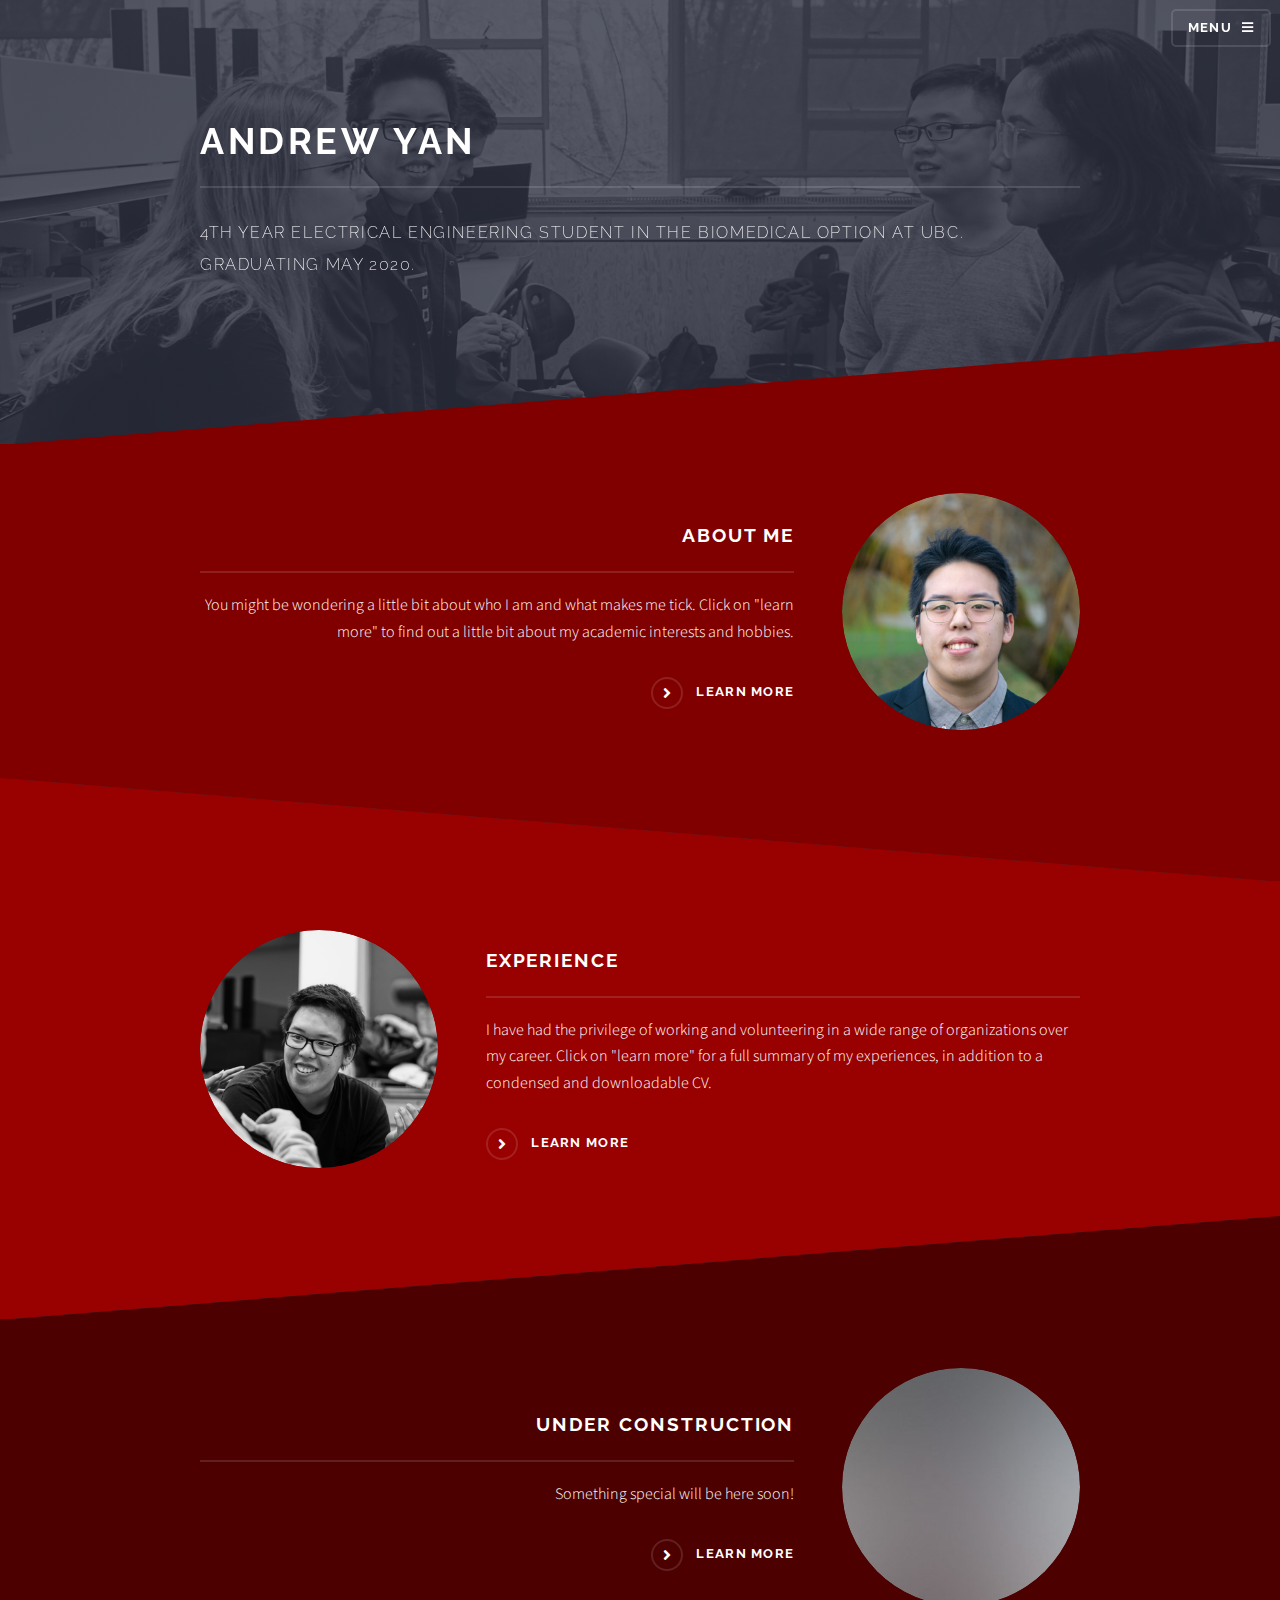
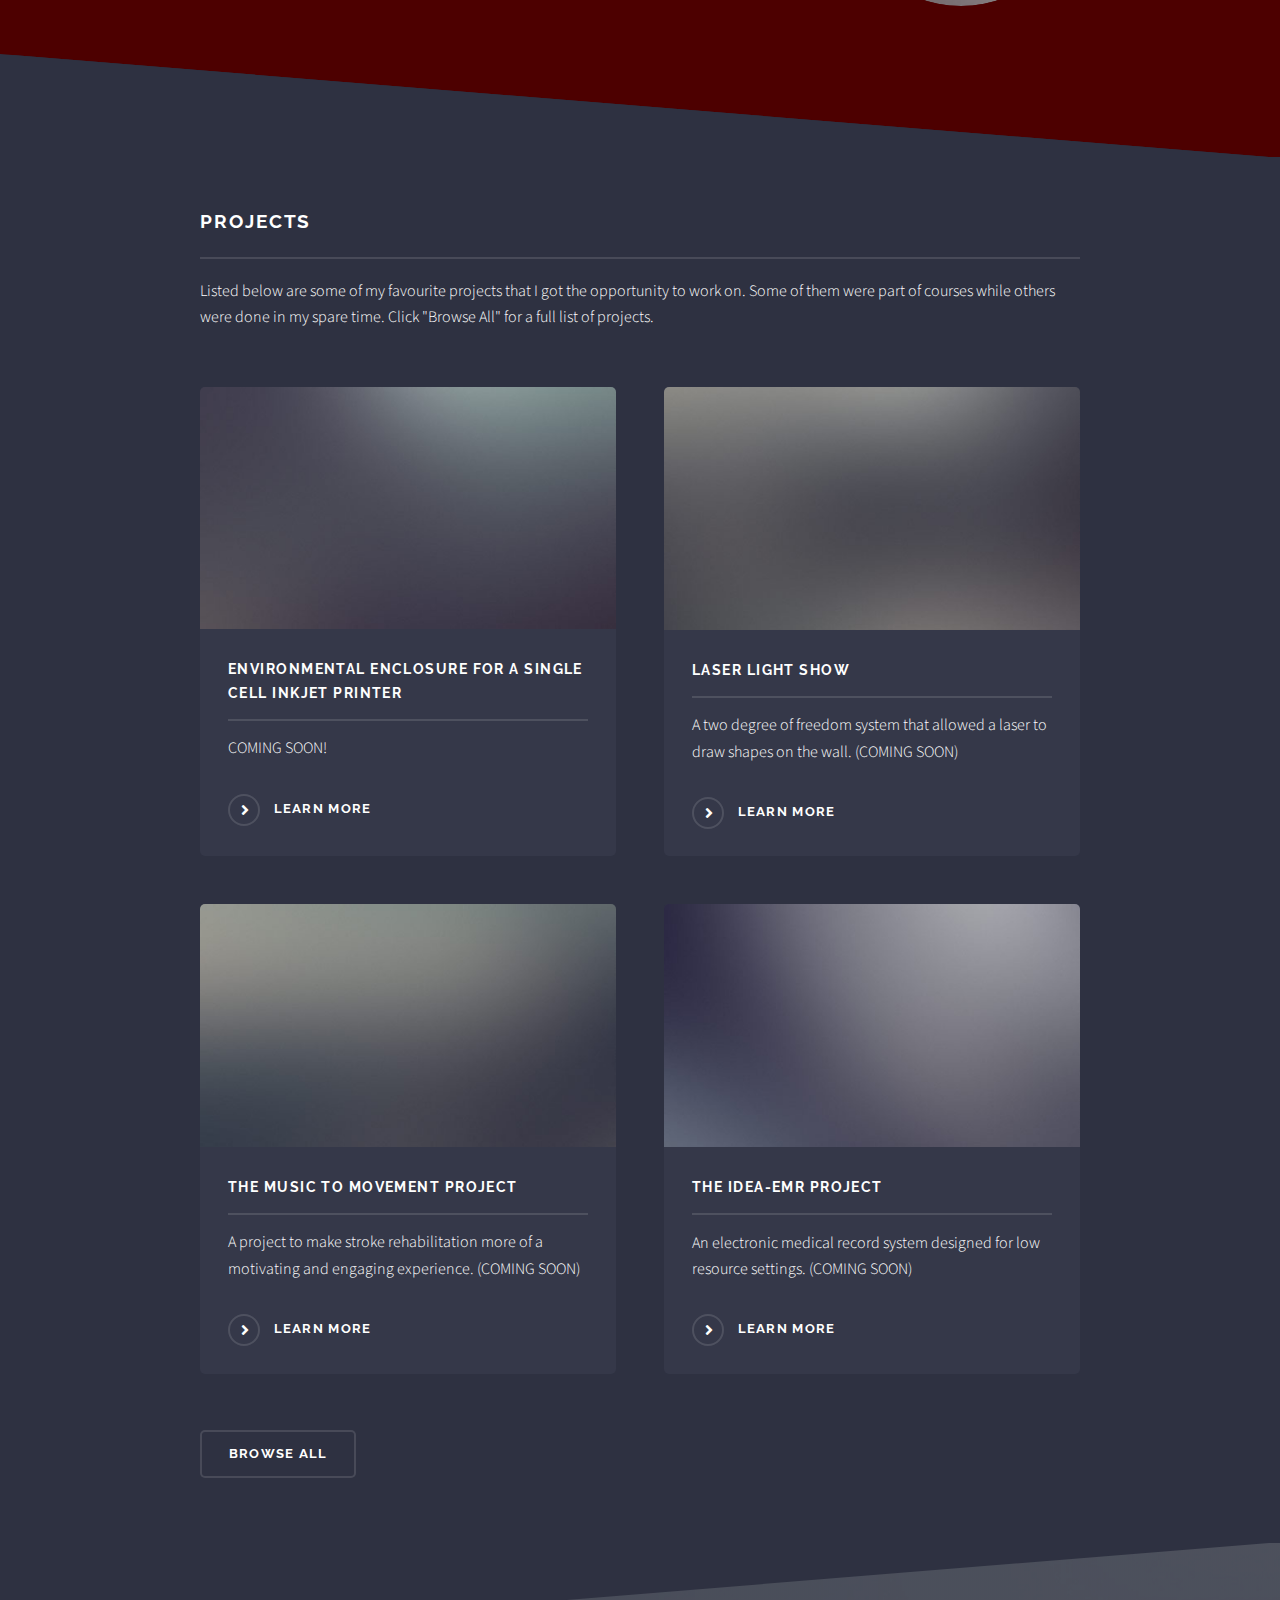
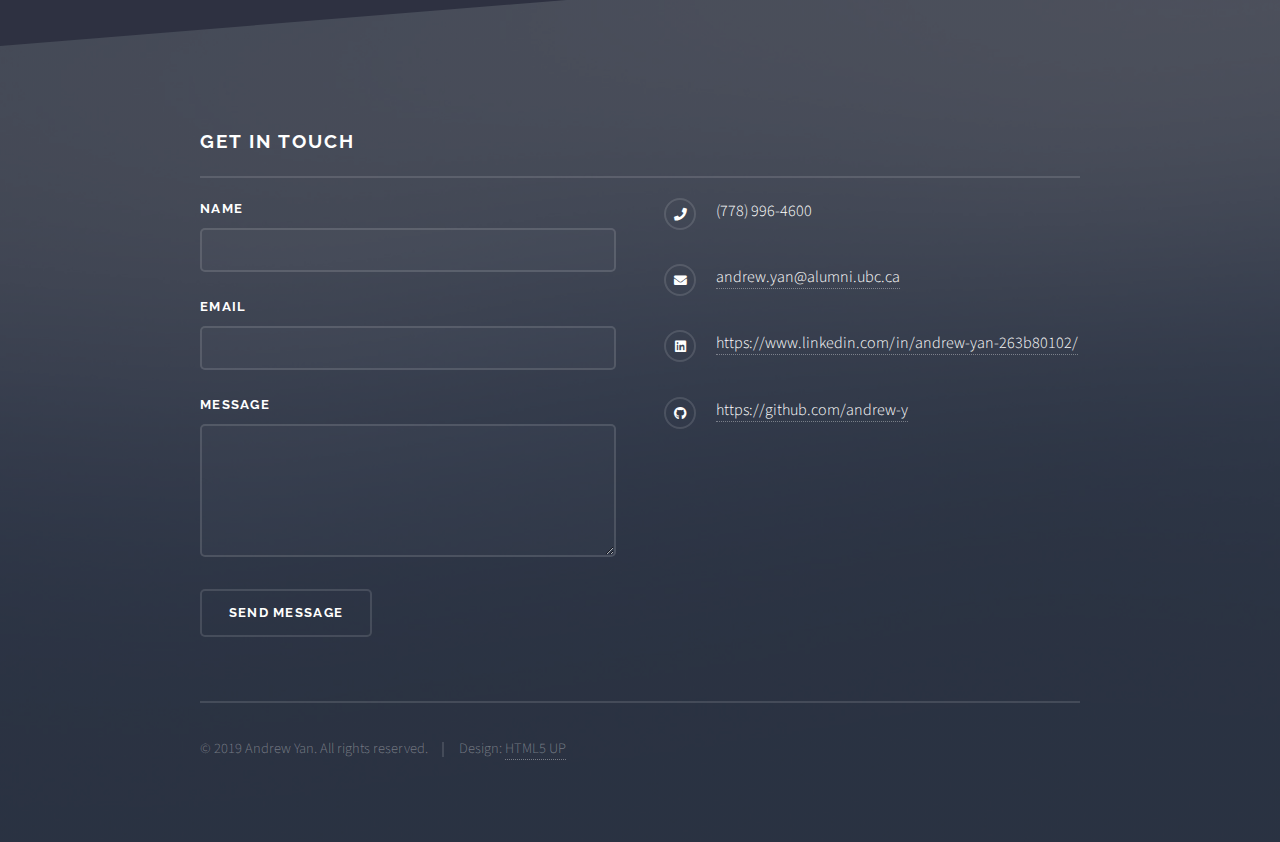
==== index.html @ cb3f6077 "Merge pull request #2 from andrew-y/projects" ====
<!DOCTYPE HTML>
<!--
	Solid State by HTML5 UP
	html5up.net | @ajlkn
	Free for personal and commercial use under the CCA 3.0 license (html5up.net/license)
-->

<html>
	<head>
		<title>Andrew Yan - Home</title>
		<meta charset="utf-8" />
		<meta name="viewport" content="width=device-width, initial-scale=1, user-scalable=no" />
		<link rel="stylesheet" href="assets/css/main.css" />
		<noscript><link rel="stylesheet" href="assets/css/noscript.css" /></noscript>
	</head>
	<body class="is-preload">

		<!-- Page Wrapper -->
			<div id="page-wrapper">

				<!-- Header -->
					<header id="header" class="alt">
						<h1><a href="index.html">Andrew Yan</a></h1>
						<nav>
							<a href="#menu">Menu</a>
						</nav>
					</header>

				<!-- Menu -->
					<nav id="menu">
						<div class="inner">
							<h2>Menu</h2>
							<ul class="links">
								<li><a href="index.html">Home</a></li>
								<li><a href="aboutme.html">About Me</a></li>
								<li><a href="experience.html">Experience</a></li>
								<li><a href="projects.html">Projects</a></li>
							</ul>
							<a href="#" class="close">Close</a>
						</div>
					</nav>

				<!-- Banner -->
					<section id="banner">
						<div class="inner">

							<h2>ANDREW YAN</h2>
							<p>4th year electrical engineering student in the biomedical option at UBC. Graduating May 2020.</p>
						</div>
					</section>

				<!-- Wrapper -->
					<section id="wrapper">

						<!-- One -->
							<section id="one" class="wrapper spotlight style1">
								<div class="inner">
									<a href="#" class="image"><img src="images/headshot_square.png" alt="" /></a>
									<div class="content">
										<h2 class="major">ABOUT ME</h2>
										<p>You might be wondering a little bit about who I am and what makes me tick.  Click on "learn more" to find out a little bit about my academic interests and hobbies.</p>
										<a href="aboutme.html" class="special">Learn more</a>
									</div>
								</div>
							</section>

						<!-- Two -->
							<section id="two" class="wrapper alt spotlight style2">
								<div class="inner">
									<a href="#" class="image"><img src="images/experience_square.png" alt="" /></a>
									<div class="content">
										<h2 class="major">EXPERIENCE</h2>
										<p>I have had the privilege of working and volunteering in a wide range of organizations over my career.  Click on "learn more" for a full summary of my experiences, in addition to a condensed and downloadable CV. </p>
										<a href="experience.html" class="special">Learn more</a>
									</div>
								</div>
							</section>

						<!-- Three -->
							<section id="three" class="wrapper spotlight style3">
								<div class="inner">
									<a href="#" class="image"><img src="images/pic03.jpg" alt="" /></a>
									<div class="content">
										<h2 class="major">UNDER CONSTRUCTION</h2>
										<p>Something special will be here soon!</p>
										<a href="#" class="special">Learn more</a>
									</div>
								</div>
							</section>

						<!-- Four -->
							<section id="four" class="wrapper alt style1">
								<div class="inner">
									<h2 class="major">PROJECTS</h2>
									<p>Listed below are some of my favourite projects that I got the opportunity to work on.  Some of them were part of courses while others were done in my spare time.  Click "Browse All" for a full list of projects.</p>
									<section class="features">
										<article>
											<a href="#" class="image"><img src="images/pic04.jpg" alt="" /></a>
											<h3 class="major">Environmental Enclosure for a Single Cell Inkjet Printer</h3>
											<p>COMING SOON!</p>
											<a href="enclosure.html" class="special">Learn more</a>
										</article>
										<article>
											<a href="#" class="image"><img src="images/pic05.jpg" alt="" /></a>
											<h3 class="major">Laser Light Show</h3>
											<p>A two degree of freedom system that allowed a laser to draw shapes on the wall. (COMING SOON)</p>
											<a href="lightshow.html" class="special">Learn more</a>
										</article>
										<article>
											<a href="#" class="image"><img src="images/pic06.jpg" alt="" /></a>
											<h3 class="major">The Music to Movement Project</h3>
											<p>A project to make stroke rehabilitation more of a motivating and engaging experience. (COMING SOON)</p>
											<a href="M2M.html" class="special">Learn more</a>
										</article>
										<article>
											<a href="#" class="image"><img src="images/pic07.jpg" alt="" /></a>
											<h3 class="major">The IDEA-EMR Project</h3>
											<p>An electronic medical record system designed for low resource settings. (COMING SOON)</p>
											<a href="IDEAEMR.html" class="special">Learn more</a>
										</article>
									</section>
									<ul class="actions">
										<li><a href="projects.html" class="button">Browse All</a></li>
									</ul>
								</div>
							</section>

					</section>

				<!-- Footer -->
					<section id="footer">
						<div class="inner">
							<h2 class="major">Get in touch</h2>
							<form method="post" action="form-to-email.php">
								<div class="fields">
									<div class="field">
										<label for="name">Name</label>
										<input type="text" name="name" id="name" />
									</div>
									<div class="field">
										<label for="email">Email</label>
										<input type="email" name="email" id="email" />
									</div>
									<div class="field">
										<label for="message">Message</label>
										<textarea name="message" id="message" rows="4"></textarea>
									</div>
								</div>
								<ul class="actions">
									<li><input type="submit" value="Send Message" /></li>
								</ul>
							</form>
							<ul class="contact">
								<li class="icon solid fa-phone">(778) 996-4600</li>
								<li class="icon solid fa-envelope"><a href="mailto: andrew.yan@alumni.ubc.ca">andrew.yan@alumni.ubc.ca</a></li>
								<!--<li class="icon brands fa-twitter"><a href="#">twitter.com/untitled-tld</a></li>
								<li class="icon brands fa-facebook-f"><a href="#">facebook.com/untitled-tld</a></li>-->
								<li class="icon brands fa-linkedin"><a href="https://www.linkedin.com/in/andrew-yan-263b80102/">https://www.linkedin.com/in/andrew-yan-263b80102/</a></li>
								<li class="icon brands fa-github"><a href="https://github.com/andrew-y">https://github.com/andrew-y</a></li>
							</ul>
							<ul class="copyright">
								<li>&copy; 2019 Andrew Yan. All rights reserved.</li><li>Design: <a href="http://html5up.net">HTML5 UP</a></li>
							</ul>
						</div>
					</section>

			</div>

		<!-- Scripts -->
			<script src="assets/js/jquery.min.js"></script>
			<script src="assets/js/jquery.scrollex.min.js"></script>
			<script src="assets/js/browser.min.js"></script>
			<script src="assets/js/breakpoints.min.js"></script>
			<script src="assets/js/util.js"></script>
			<script src="assets/js/main.js"></script>

	</body>
</html>
---- assets/css/main.css ----
@import url(fontawesome-all.min.css);
@import url("https://fonts.googleapis.com/css?family=Raleway:200,700|Source+Sans+Pro:300,600,300italic,600italic");

/*
	Solid State by HTML5 UP
	html5up.net | @ajlkn
	Free for personal and commercial use under the CCA 3.0 license (html5up.net/license)
*/

html, body, div, span, applet, object,
iframe, h1, h2, h3, h4, h5, h6, p, blockquote,
pre, a, abbr, acronym, address, big, cite,
code, del, dfn, em, img, ins, kbd, q, s, samp,
small, strike, strong, sub, sup, tt, var, b,
u, i, center, dl, dt, dd, ol, ul, li, fieldset,
form, label, legend, table, caption, tbody,
tfoot, thead, tr, th, td, article, aside,
canvas, details, embed, figure, figcaption,
footer, header, hgroup, menu, nav, output, ruby,
section, summary, time, mark, audio, video {
	margin: 0;
	padding: 0;
	border: 0;
	font-size: 100%;
	font: inherit;
	vertical-align: baseline;}

article, aside, details, figcaption, figure,
footer, header, hgroup, menu, nav, section {
	display: block;}

body {
	line-height: 1;
}

ol, ul {
	list-style: none;
}

blockquote, q {
	quotes: none;
}

	blockquote:before, blockquote:after, q:before, q:after {
		content: '';
		content: none;
	}

table {
	border-collapse: collapse;
	border-spacing: 0;
}

body {
	-webkit-text-size-adjust: none;
}

mark {
	background-color: transparent;
	color: inherit;
}

input::-moz-focus-inner {
	border: 0;
	padding: 0;
}

input, select, textarea {
	-moz-appearance: none;
	-webkit-appearance: none;
	-ms-appearance: none;
	appearance: none;
}

/* Basic */

	@-ms-viewport {
		width: device-width;
	}

	body {
		-ms-overflow-style: scrollbar;
	}

	@media screen and (max-width: 480px) {

		html, body {
			min-width: 320px;
		}

	}

	html {
		box-sizing: border-box;
	}

	*, *:before, *:after {
		box-sizing: inherit;
	}

	body {
		background-color: #2e3141;
		background-image: linear-gradient(to top, rgba(46, 49, 65, 0.8), rgba(46, 49, 65, 0.8)), url("../../images/bg.jpg");
		background-size: auto, cover;
		background-attachment: fixed, fixed;
		background-position: center, center;
	}

		body.is-preload *, body.is-preload *:before, body.is-preload *:after {
			-moz-animation: none !important;
			-webkit-animation: none !important;
			-ms-animation: none !important;
			animation: none !important;
			-moz-transition: none !important;
			-webkit-transition: none !important;
			-ms-transition: none !important;
			transition: none !important;
		}

/* Type */

	body, input, select, textarea {
		color: #ffffff;
		font-family: "Source Sans Pro", Helvetica, sans-serif;
		font-size: 16.5pt;
		font-weight: 300;
		line-height: 1.65;
	}

		@media screen and (max-width: 1680px) {

			body, input, select, textarea {
				font-size: 13pt;
			}

		}

		@media screen and (max-width: 1280px) {

			body, input, select, textarea {
				font-size: 12pt;
			}

		}

		@media screen and (max-width: 980px) {

			body, input, select, textarea {
				font-size: 12pt;
			}

		}

		@media screen and (max-width: 736px) {

			body, input, select, textarea {
				font-size: 12pt;
			}

		}

		@media screen and (max-width: 480px) {

			body, input, select, textarea {
				font-size: 12pt;
			}

		}

	a {
		-moz-transition: color 0.2s ease-in-out, border-bottom-color 0.2s ease-in-out;
		-webkit-transition: color 0.2s ease-in-out, border-bottom-color 0.2s ease-in-out;
		-ms-transition: color 0.2s ease-in-out, border-bottom-color 0.2s ease-in-out;
		transition: color 0.2s ease-in-out, border-bottom-color 0.2s ease-in-out;
		border-bottom: dotted 1px rgba(255, 255, 255, 0.35);
		color: #ffffff;
		text-decoration: none;
	}

		a:hover {
			border-bottom-color: transparent;
			color: #ffffff !important;
		}

		a.special:not(.button) {
			text-decoration: none;
			border-bottom: 0;
			display: block;
			font-family: Raleway, Helvetica, sans-serif;
			font-size: 0.8em;
			font-weight: 700;
			letter-spacing: 0.1em;
			margin: 0 0 2em 0;
			text-transform: uppercase;
		}

			a.special:not(.button):before {
				-moz-osx-font-smoothing: grayscale;
				-webkit-font-smoothing: antialiased;
				display: inline-block;
				font-style: normal;
				font-variant: normal;
				text-rendering: auto;
				line-height: 1;
				text-transform: none !important;
				font-family: 'Font Awesome 5 Free';
				font-weight: 900;
			}

			a.special:not(.button):before {
				-moz-transition: background-color 0.2s ease-in-out;
				-webkit-transition: background-color 0.2s ease-in-out;
				-ms-transition: background-color 0.2s ease-in-out;
				transition: background-color 0.2s ease-in-out;
				border-radius: 100%;
				border: solid 2px rgba(255, 255, 255, 0.125);
				content: '\f105';
				display: inline-block;
				font-size: 1.25em;
				height: 2em;
				line-height: 1.75em;
				margin-right: 0.85em;
				text-align: center;
				text-indent: 0.15em;
				vertical-align: middle;
				width: 2em;
			}

			a.special:not(.button):hover:before {
				background-color: rgba(255, 255, 255, 0.025);
			}

			a.special:not(.button):active:before {
				background-color: rgba(255, 255, 255, 0.075);
			}

	strong, b {
		color: #ffffff;
		font-weight: 600;
	}

	em, i {
		font-style: italic;
	}

	p {
		margin: 0 0 2em 0;
	}

	h1, h2, h3, h4, h5, h6 {
		color: #ffffff;
		font-family: Raleway, Helvetica, sans-serif;
		font-weight: 700;
		letter-spacing: 0.1em;
		margin: 0 0 1em 0;
		text-transform: uppercase;
	}

		h1 a, h2 a, h3 a, h4 a, h5 a, h6 a {
			color: inherit;
			text-decoration: none;
			border-bottom: 0;
		}

		h1 span, h2 span, h3 span, h4 span, h5 span, h6 span {
			font-weight: 200;
		}

		h1.major, h2.major, h3.major, h4.major, h5.major, h6.major {
			padding-bottom: 1em;
			border-bottom: solid 2px rgba(255, 255, 255, 0.125);
		}

	h2 {
		font-size: 1.2em;
	}

	h3 {
		font-size: 0.9em;
	}

	h4 {
		font-size: 0.7em;
	}

	h5 {
		font-size: 0.7em;
	}

	h6 {
		font-size: 0.7em;
	}

	@media screen and (max-width: 736px) {

		h2 {
			font-size: 1em;
		}

		h3 {
			font-size: 0.8em;
		}

	}

	sub {
		font-size: 0.8em;
		position: relative;
		top: 0.5em;
	}

	sup {
		font-size: 0.8em;
		position: relative;
		top: -0.5em;
	}

	blockquote {
		border-left: solid 4px rgba(255, 255, 255, 0.125);
		font-style: italic;
		margin: 0 0 2em 0;
		padding: 0.5em 0 0.5em 2em;
	}

	code {
		background: rgba(255, 255, 255, 0.025);
		border-radius: 5px;
		border: solid 2px rgba(255, 255, 255, 0.125);
		font-family: "Courier New", monospace;
		font-size: 0.9em;
		margin: 0 0.25em;
		padding: 0.25em 0.65em;
	}

	pre {
		-webkit-overflow-scrolling: touch;
		font-family: "Courier New", monospace;
		font-size: 0.9em;
		margin: 0 0 2em 0;
	}

		pre code {
			display: block;
			line-height: 1.75em;
			padding: 1em 1.5em;
			overflow-x: auto;
		}

	hr {
		border: 0;
		border-bottom: solid 2px rgba(255, 255, 255, 0.125);
		margin: 2.5em 0;
	}

		hr.major {
			margin: 4em 0;
		}

	.align-left {
		text-align: left;
	}

	.align-center {
		text-align: center;
	}

	.align-right {
		text-align: right;
	}

/* Row */

	.row {
		display: flex;
		flex-wrap: wrap;
		box-sizing: border-box;
		align-items: stretch;
	}

		.row > * {
			box-sizing: border-box;
		}

		.row.gtr-uniform > * > :last-child {
			margin-bottom: 0;
		}

		.row.aln-left {
			justify-content: flex-start;
		}

		.row.aln-center {
			justify-content: center;
		}

		.row.aln-right {
			justify-content: flex-end;
		}

		.row.aln-top {
			align-items: flex-start;
		}

		.row.aln-middle {
			align-items: center;
		}

		.row.aln-bottom {
			align-items: flex-end;
		}

		.row > .imp {
			order: -1;
		}

		.row > .col-1 {
			width: 8.33333%;
		}

		.row > .off-1 {
			margin-left: 8.33333%;
		}

		.row > .col-2 {
			width: 16.66667%;
		}

		.row > .off-2 {
			margin-left: 16.66667%;
		}

		.row > .col-3 {
			width: 25%;
		}

		.row > .off-3 {
			margin-left: 25%;
		}

		.row > .col-4 {
			width: 33.33333%;
		}

		.row > .off-4 {
			margin-left: 33.33333%;
		}

		.row > .col-5 {
			width: 41.66667%;
		}

		.row > .off-5 {
			margin-left: 41.66667%;
		}

		.row > .col-6 {
			width: 50%;
		}

		.row > .off-6 {
			margin-left: 50%;
		}

		.row > .col-7 {
			width: 58.33333%;
		}

		.row > .off-7 {
			margin-left: 58.33333%;
		}

		.row > .col-8 {
			width: 66.66667%;
		}

		.row > .off-8 {
			margin-left: 66.66667%;
		}

		.row > .col-9 {
			width: 75%;
		}

		.row > .off-9 {
			margin-left: 75%;
		}

		.row > .col-10 {
			width: 83.33333%;
		}

		.row > .off-10 {
			margin-left: 83.33333%;
		}

		.row > .col-11 {
			width: 91.66667%;
		}

		.row > .off-11 {
			margin-left: 91.66667%;
		}

		.row > .col-12 {
			width: 100%;
		}

		.row > .off-12 {
			margin-left: 100%;
		}

		.row.gtr-0 {
			margin-top: 0;
			margin-left: 0em;
		}

			.row.gtr-0 > * {
				padding: 0 0 0 0em;
			}

			.row.gtr-0.gtr-uniform {
				margin-top: 0em;
			}

				.row.gtr-0.gtr-uniform > * {
					padding-top: 0em;
				}

		.row.gtr-25 {
			margin-top: 0;
			margin-left: -0.4375em;
		}

			.row.gtr-25 > * {
				padding: 0 0 0 0.4375em;
			}

			.row.gtr-25.gtr-uniform {
				margin-top: -0.4375em;
			}

				.row.gtr-25.gtr-uniform > * {
					padding-top: 0.4375em;
				}

		.row.gtr-50 {
			margin-top: 0;
			margin-left: -0.875em;
		}

			.row.gtr-50 > * {
				padding: 0 0 0 0.875em;
			}

			.row.gtr-50.gtr-uniform {
				margin-top: -0.875em;
			}

				.row.gtr-50.gtr-uniform > * {
					padding-top: 0.875em;
				}

		.row {
			margin-top: 0;
			margin-left: -1.75em;
		}

			.row > * {
				padding: 0 0 0 1.75em;
			}

			.row.gtr-uniform {
				margin-top: -1.75em;
			}

				.row.gtr-uniform > * {
					padding-top: 1.75em;
				}

		.row.gtr-150 {
			margin-top: 0;
			margin-left: -2.625em;
		}

			.row.gtr-150 > * {
				padding: 0 0 0 2.625em;
			}

			.row.gtr-150.gtr-uniform {
				margin-top: -2.625em;
			}

				.row.gtr-150.gtr-uniform > * {
					padding-top: 2.625em;
				}

		.row.gtr-200 {
			margin-top: 0;
			margin-left: -3.5em;
		}

			.row.gtr-200 > * {
				padding: 0 0 0 3.5em;
			}

			.row.gtr-200.gtr-uniform {
				margin-top: -3.5em;
			}

				.row.gtr-200.gtr-uniform > * {
					padding-top: 3.5em;
				}

		@media screen and (max-width: 1680px) {

			.row {
				display: flex;
				flex-wrap: wrap;
				box-sizing: border-box;
				align-items: stretch;
			}

				.row > * {
					box-sizing: border-box;
				}

				.row.gtr-uniform > * > :last-child {
					margin-bottom: 0;
				}

				.row.aln-left {
					justify-content: flex-start;
				}

				.row.aln-center {
					justify-content: center;
				}

				.row.aln-right {
					justify-content: flex-end;
				}

				.row.aln-top {
					align-items: flex-start;
				}

				.row.aln-middle {
					align-items: center;
				}

				.row.aln-bottom {
					align-items: flex-end;
				}

				.row > .imp-xlarge {
					order: -1;
				}

				.row > .col-1-xlarge {
					width: 8.33333%;
				}

				.row > .off-1-xlarge {
					margin-left: 8.33333%;
				}

				.row > .col-2-xlarge {
					width: 16.66667%;
				}

				.row > .off-2-xlarge {
					margin-left: 16.66667%;
				}

				.row > .col-3-xlarge {
					width: 25%;
				}

				.row > .off-3-xlarge {
					margin-left: 25%;
				}

				.row > .col-4-xlarge {
					width: 33.33333%;
				}

				.row > .off-4-xlarge {
					margin-left: 33.33333%;
				}

				.row > .col-5-xlarge {
					width: 41.66667%;
				}

				.row > .off-5-xlarge {
					margin-left: 41.66667%;
				}

				.row > .col-6-xlarge {
					width: 50%;
				}

				.row > .off-6-xlarge {
					margin-left: 50%;
				}

				.row > .col-7-xlarge {
					width: 58.33333%;
				}

				.row > .off-7-xlarge {
					margin-left: 58.33333%;
				}

				.row > .col-8-xlarge {
					width: 66.66667%;
				}

				.row > .off-8-xlarge {
					margin-left: 66.66667%;
				}

				.row > .col-9-xlarge {
					width: 75%;
				}

				.row > .off-9-xlarge {
					margin-left: 75%;
				}

				.row > .col-10-xlarge {
					width: 83.33333%;
				}

				.row > .off-10-xlarge {
					margin-left: 83.33333%;
				}

				.row > .col-11-xlarge {
					width: 91.66667%;
				}

				.row > .off-11-xlarge {
					margin-left: 91.66667%;
				}

				.row > .col-12-xlarge {
					width: 100%;
				}

				.row > .off-12-xlarge {
					margin-left: 100%;
				}

				.row.gtr-0 {
					margin-top: 0;
					margin-left: 0em;
				}

					.row.gtr-0 > * {
						padding: 0 0 0 0em;
					}

					.row.gtr-0.gtr-uniform {
						margin-top: 0em;
					}

						.row.gtr-0.gtr-uniform > * {
							padding-top: 0em;
						}

				.row.gtr-25 {
					margin-top: 0;
					margin-left: -0.4375em;
				}

					.row.gtr-25 > * {
						padding: 0 0 0 0.4375em;
					}

					.row.gtr-25.gtr-uniform {
						margin-top: -0.4375em;
					}

						.row.gtr-25.gtr-uniform > * {
							padding-top: 0.4375em;
						}

				.row.gtr-50 {
					margin-top: 0;
					margin-left: -0.875em;
				}

					.row.gtr-50 > * {
						padding: 0 0 0 0.875em;
					}

					.row.gtr-50.gtr-uniform {
						margin-top: -0.875em;
					}

						.row.gtr-50.gtr-uniform > * {
							padding-top: 0.875em;
						}

				.row {
					margin-top: 0;
					margin-left: -1.75em;
				}

					.row > * {
						padding: 0 0 0 1.75em;
					}

					.row.gtr-uniform {
						margin-top: -1.75em;
					}

						.row.gtr-uniform > * {
							padding-top: 1.75em;
						}

				.row.gtr-150 {
					margin-top: 0;
					margin-left: -2.625em;
				}

					.row.gtr-150 > * {
						padding: 0 0 0 2.625em;
					}

					.row.gtr-150.gtr-uniform {
						margin-top: -2.625em;
					}

						.row.gtr-150.gtr-uniform > * {
							padding-top: 2.625em;
						}

				.row.gtr-200 {
					margin-top: 0;
					margin-left: -3.5em;
				}

					.row.gtr-200 > * {
						padding: 0 0 0 3.5em;
					}

					.row.gtr-200.gtr-uniform {
						margin-top: -3.5em;
					}

						.row.gtr-200.gtr-uniform > * {
							padding-top: 3.5em;
						}

		}

		@media screen and (max-width: 1280px) {

			.row {
				display: flex;
				flex-wrap: wrap;
				box-sizing: border-box;
				align-items: stretch;
			}

				.row > * {
					box-sizing: border-box;
				}

				.row.gtr-uniform > * > :last-child {
					margin-bottom: 0;
				}

				.row.aln-left {
					justify-content: flex-start;
				}

				.row.aln-center {
					justify-content: center;
				}

				.row.aln-right {
					justify-content: flex-end;
				}

				.row.aln-top {
					align-items: flex-start;
				}

				.row.aln-middle {
					align-items: center;
				}

				.row.aln-bottom {
					align-items: flex-end;
				}

				.row > .imp-large {
					order: -1;
				}

				.row > .col-1-large {
					width: 8.33333%;
				}

				.row > .off-1-large {
					margin-left: 8.33333%;
				}

				.row > .col-2-large {
					width: 16.66667%;
				}

				.row > .off-2-large {
					margin-left: 16.66667%;
				}

				.row > .col-3-large {
					width: 25%;
				}

				.row > .off-3-large {
					margin-left: 25%;
				}

				.row > .col-4-large {
					width: 33.33333%;
				}

				.row > .off-4-large {
					margin-left: 33.33333%;
				}

				.row > .col-5-large {
					width: 41.66667%;
				}

				.row > .off-5-large {
					margin-left: 41.66667%;
				}

				.row > .col-6-large {
					width: 50%;
				}

				.row > .off-6-large {
					margin-left: 50%;
				}

				.row > .col-7-large {
					width: 58.33333%;
				}

				.row > .off-7-large {
					margin-left: 58.33333%;
				}

				.row > .col-8-large {
					width: 66.66667%;
				}

				.row > .off-8-large {
					margin-left: 66.66667%;
				}

				.row > .col-9-large {
					width: 75%;
				}

				.row > .off-9-large {
					margin-left: 75%;
				}

				.row > .col-10-large {
					width: 83.33333%;
				}

				.row > .off-10-large {
					margin-left: 83.33333%;
				}

				.row > .col-11-large {
					width: 91.66667%;
				}

				.row > .off-11-large {
					margin-left: 91.66667%;
				}

				.row > .col-12-large {
					width: 100%;
				}

				.row > .off-12-large {
					margin-left: 100%;
				}

				.row.gtr-0 {
					margin-top: 0;
					margin-left: 0em;
				}

					.row.gtr-0 > * {
						padding: 0 0 0 0em;
					}

					.row.gtr-0.gtr-uniform {
						margin-top: 0em;
					}

						.row.gtr-0.gtr-uniform > * {
							padding-top: 0em;
						}

				.row.gtr-25 {
					margin-top: 0;
					margin-left: -0.4375em;
				}

					.row.gtr-25 > * {
						padding: 0 0 0 0.4375em;
					}

					.row.gtr-25.gtr-uniform {
						margin-top: -0.4375em;
					}

						.row.gtr-25.gtr-uniform > * {
							padding-top: 0.4375em;
						}

				.row.gtr-50 {
					margin-top: 0;
					margin-left: -0.875em;
				}

					.row.gtr-50 > * {
						padding: 0 0 0 0.875em;
					}

					.row.gtr-50.gtr-uniform {
						margin-top: -0.875em;
					}

						.row.gtr-50.gtr-uniform > * {
							padding-top: 0.875em;
						}

				.row {
					margin-top: 0;
					margin-left: -1.75em;
				}

					.row > * {
						padding: 0 0 0 1.75em;
					}

					.row.gtr-uniform {
						margin-top: -1.75em;
					}

						.row.gtr-uniform > * {
							padding-top: 1.75em;
						}

				.row.gtr-150 {
					margin-top: 0;
					margin-left: -2.625em;
				}

					.row.gtr-150 > * {
						padding: 0 0 0 2.625em;
					}

					.row.gtr-150.gtr-uniform {
						margin-top: -2.625em;
					}

						.row.gtr-150.gtr-uniform > * {
							padding-top: 2.625em;
						}

				.row.gtr-200 {
					margin-top: 0;
					margin-left: -3.5em;
				}

					.row.gtr-200 > * {
						padding: 0 0 0 3.5em;
					}

					.row.gtr-200.gtr-uniform {
						margin-top: -3.5em;
					}

						.row.gtr-200.gtr-uniform > * {
							padding-top: 3.5em;
						}

		}

		@media screen and (max-width: 980px) {

			.row {
				display: flex;
				flex-wrap: wrap;
				box-sizing: border-box;
				align-items: stretch;
			}

				.row > * {
					box-sizing: border-box;
				}

				.row.gtr-uniform > * > :last-child {
					margin-bottom: 0;
				}

				.row.aln-left {
					justify-content: flex-start;
				}

				.row.aln-center {
					justify-content: center;
				}

				.row.aln-right {
					justify-content: flex-end;
				}

				.row.aln-top {
					align-items: flex-start;
				}

				.row.aln-middle {
					align-items: center;
				}

				.row.aln-bottom {
					align-items: flex-end;
				}

				.row > .imp-medium {
					order: -1;
				}

				.row > .col-1-medium {
					width: 8.33333%;
				}

				.row > .off-1-medium {
					margin-left: 8.33333%;
				}

				.row > .col-2-medium {
					width: 16.66667%;
				}

				.row > .off-2-medium {
					margin-left: 16.66667%;
				}

				.row > .col-3-medium {
					width: 25%;
				}

				.row > .off-3-medium {
					margin-left: 25%;
				}

				.row > .col-4-medium {
					width: 33.33333%;
				}

				.row > .off-4-medium {
					margin-left: 33.33333%;
				}

				.row > .col-5-medium {
					width: 41.66667%;
				}

				.row > .off-5-medium {
					margin-left: 41.66667%;
				}

				.row > .col-6-medium {
					width: 50%;
				}

				.row > .off-6-medium {
					margin-left: 50%;
				}

				.row > .col-7-medium {
					width: 58.33333%;
				}

				.row > .off-7-medium {
					margin-left: 58.33333%;
				}

				.row > .col-8-medium {
					width: 66.66667%;
				}

				.row > .off-8-medium {
					margin-left: 66.66667%;
				}

				.row > .col-9-medium {
					width: 75%;
				}

				.row > .off-9-medium {
					margin-left: 75%;
				}

				.row > .col-10-medium {
					width: 83.33333%;
				}

				.row > .off-10-medium {
					margin-left: 83.33333%;
				}

				.row > .col-11-medium {
					width: 91.66667%;
				}

				.row > .off-11-medium {
					margin-left: 91.66667%;
				}

				.row > .col-12-medium {
					width: 100%;
				}

				.row > .off-12-medium {
					margin-left: 100%;
				}

				.row.gtr-0 {
					margin-top: 0;
					margin-left: 0em;
				}

					.row.gtr-0 > * {
						padding: 0 0 0 0em;
					}

					.row.gtr-0.gtr-uniform {
						margin-top: 0em;
					}

						.row.gtr-0.gtr-uniform > * {
							padding-top: 0em;
						}

				.row.gtr-25 {
					margin-top: 0;
					margin-left: -0.4375em;
				}

					.row.gtr-25 > * {
						padding: 0 0 0 0.4375em;
					}

					.row.gtr-25.gtr-uniform {
						margin-top: -0.4375em;
					}

						.row.gtr-25.gtr-uniform > * {
							padding-top: 0.4375em;
						}

				.row.gtr-50 {
					margin-top: 0;
					margin-left: -0.875em;
				}

					.row.gtr-50 > * {
						padding: 0 0 0 0.875em;
					}

					.row.gtr-50.gtr-uniform {
						margin-top: -0.875em;
					}

						.row.gtr-50.gtr-uniform > * {
							padding-top: 0.875em;
						}

				.row {
					margin-top: 0;
					margin-left: -1.75em;
				}

					.row > * {
						padding: 0 0 0 1.75em;
					}

					.row.gtr-uniform {
						margin-top: -1.75em;
					}

						.row.gtr-uniform > * {
							padding-top: 1.75em;
						}

				.row.gtr-150 {
					margin-top: 0;
					margin-left: -2.625em;
				}

					.row.gtr-150 > * {
						padding: 0 0 0 2.625em;
					}

					.row.gtr-150.gtr-uniform {
						margin-top: -2.625em;
					}

						.row.gtr-150.gtr-uniform > * {
							padding-top: 2.625em;
						}

				.row.gtr-200 {
					margin-top: 0;
					margin-left: -3.5em;
				}

					.row.gtr-200 > * {
						padding: 0 0 0 3.5em;
					}

					.row.gtr-200.gtr-uniform {
						margin-top: -3.5em;
					}

						.row.gtr-200.gtr-uniform > * {
							padding-top: 3.5em;
						}

		}

		@media screen and (max-width: 736px) {

			.row {
				display: flex;
				flex-wrap: wrap;
				box-sizing: border-box;
				align-items: stretch;
			}

				.row > * {
					box-sizing: border-box;
				}

				.row.gtr-uniform > * > :last-child {
					margin-bottom: 0;
				}

				.row.aln-left {
					justify-content: flex-start;
				}

				.row.aln-center {
					justify-content: center;
				}

				.row.aln-right {
					justify-content: flex-end;
				}

				.row.aln-top {
					align-items: flex-start;
				}

				.row.aln-middle {
					align-items: center;
				}

				.row.aln-bottom {
					align-items: flex-end;
				}

				.row > .imp-small {
					order: -1;
				}

				.row > .col-1-small {
					width: 8.33333%;
				}

				.row > .off-1-small {
					margin-left: 8.33333%;
				}

				.row > .col-2-small {
					width: 16.66667%;
				}

				.row > .off-2-small {
					margin-left: 16.66667%;
				}

				.row > .col-3-small {
					width: 25%;
				}

				.row > .off-3-small {
					margin-left: 25%;
				}

				.row > .col-4-small {
					width: 33.33333%;
				}

				.row > .off-4-small {
					margin-left: 33.33333%;
				}

				.row > .col-5-small {
					width: 41.66667%;
				}

				.row > .off-5-small {
					margin-left: 41.66667%;
				}

				.row > .col-6-small {
					width: 50%;
				}

				.row > .off-6-small {
					margin-left: 50%;
				}

				.row > .col-7-small {
					width: 58.33333%;
				}

				.row > .off-7-small {
					margin-left: 58.33333%;
				}

				.row > .col-8-small {
					width: 66.66667%;
				}

				.row > .off-8-small {
					margin-left: 66.66667%;
				}

				.row > .col-9-small {
					width: 75%;
				}

				.row > .off-9-small {
					margin-left: 75%;
				}

				.row > .col-10-small {
					width: 83.33333%;
				}

				.row > .off-10-small {
					margin-left: 83.33333%;
				}

				.row > .col-11-small {
					width: 91.66667%;
				}

				.row > .off-11-small {
					margin-left: 91.66667%;
				}

				.row > .col-12-small {
					width: 100%;
				}

				.row > .off-12-small {
					margin-left: 100%;
				}

				.row.gtr-0 {
					margin-top: 0;
					margin-left: 0em;
				}

					.row.gtr-0 > * {
						padding: 0 0 0 0em;
					}

					.row.gtr-0.gtr-uniform {
						margin-top: 0em;
					}

						.row.gtr-0.gtr-uniform > * {
							padding-top: 0em;
						}

				.row.gtr-25 {
					margin-top: 0;
					margin-left: -0.3125em;
				}

					.row.gtr-25 > * {
						padding: 0 0 0 0.3125em;
					}

					.row.gtr-25.gtr-uniform {
						margin-top: -0.3125em;
					}

						.row.gtr-25.gtr-uniform > * {
							padding-top: 0.3125em;
						}

				.row.gtr-50 {
					margin-top: 0;
					margin-left: -0.625em;
				}

					.row.gtr-50 > * {
						padding: 0 0 0 0.625em;
					}

					.row.gtr-50.gtr-uniform {
						margin-top: -0.625em;
					}

						.row.gtr-50.gtr-uniform > * {
							padding-top: 0.625em;
						}

				.row {
					margin-top: 0;
					margin-left: -1.25em;
				}

					.row > * {
						padding: 0 0 0 1.25em;
					}

					.row.gtr-uniform {
						margin-top: -1.25em;
					}

						.row.gtr-uniform > * {
							padding-top: 1.25em;
						}

				.row.gtr-150 {
					margin-top: 0;
					margin-left: -1.875em;
				}

					.row.gtr-150 > * {
						padding: 0 0 0 1.875em;
					}

					.row.gtr-150.gtr-uniform {
						margin-top: -1.875em;
					}

						.row.gtr-150.gtr-uniform > * {
							padding-top: 1.875em;
						}

				.row.gtr-200 {
					margin-top: 0;
					margin-left: -2.5em;
				}

					.row.gtr-200 > * {
						padding: 0 0 0 2.5em;
					}

					.row.gtr-200.gtr-uniform {
						margin-top: -2.5em;
					}

						.row.gtr-200.gtr-uniform > * {
							padding-top: 2.5em;
						}

		}

		@media screen and (max-width: 480px) {

			.row {
				display: flex;
				flex-wrap: wrap;
				box-sizing: border-box;
				align-items: stretch;
			}

				.row > * {
					box-sizing: border-box;
				}

				.row.gtr-uniform > * > :last-child {
					margin-bottom: 0;
				}

				.row.aln-left {
					justify-content: flex-start;
				}

				.row.aln-center {
					justify-content: center;
				}

				.row.aln-right {
					justify-content: flex-end;
				}

				.row.aln-top {
					align-items: flex-start;
				}

				.row.aln-middle {
					align-items: center;
				}

				.row.aln-bottom {
					align-items: flex-end;
				}

				.row > .imp-xsmall {
					order: -1;
				}

				.row > .col-1-xsmall {
					width: 8.33333%;
				}

				.row > .off-1-xsmall {
					margin-left: 8.33333%;
				}

				.row > .col-2-xsmall {
					width: 16.66667%;
				}

				.row > .off-2-xsmall {
					margin-left: 16.66667%;
				}

				.row > .col-3-xsmall {
					width: 25%;
				}

				.row > .off-3-xsmall {
					margin-left: 25%;
				}

				.row > .col-4-xsmall {
					width: 33.33333%;
				}

				.row > .off-4-xsmall {
					margin-left: 33.33333%;
				}

				.row > .col-5-xsmall {
					width: 41.66667%;
				}

				.row > .off-5-xsmall {
					margin-left: 41.66667%;
				}

				.row > .col-6-xsmall {
					width: 50%;
				}

				.row > .off-6-xsmall {
					margin-left: 50%;
				}

				.row > .col-7-xsmall {
					width: 58.33333%;
				}

				.row > .off-7-xsmall {
					margin-left: 58.33333%;
				}

				.row > .col-8-xsmall {
					width: 66.66667%;
				}

				.row > .off-8-xsmall {
					margin-left: 66.66667%;
				}

				.row > .col-9-xsmall {
					width: 75%;
				}

				.row > .off-9-xsmall {
					margin-left: 75%;
				}

				.row > .col-10-xsmall {
					width: 83.33333%;
				}

				.row > .off-10-xsmall {
					margin-left: 83.33333%;
				}

				.row > .col-11-xsmall {
					width: 91.66667%;
				}

				.row > .off-11-xsmall {
					margin-left: 91.66667%;
				}

				.row > .col-12-xsmall {
					width: 100%;
				}

				.row > .off-12-xsmall {
					margin-left: 100%;
				}

				.row.gtr-0 {
					margin-top: 0;
					margin-left: 0em;
				}

					.row.gtr-0 > * {
						padding: 0 0 0 0em;
					}

					.row.gtr-0.gtr-uniform {
						margin-top: 0em;
					}

						.row.gtr-0.gtr-uniform > * {
							padding-top: 0em;
						}

				.row.gtr-25 {
					margin-top: 0;
					margin-left: -0.3125em;
				}

					.row.gtr-25 > * {
						padding: 0 0 0 0.3125em;
					}

					.row.gtr-25.gtr-uniform {
						margin-top: -0.3125em;
					}

						.row.gtr-25.gtr-uniform > * {
							padding-top: 0.3125em;
						}

				.row.gtr-50 {
					margin-top: 0;
					margin-left: -0.625em;
				}

					.row.gtr-50 > * {
						padding: 0 0 0 0.625em;
					}

					.row.gtr-50.gtr-uniform {
						margin-top: -0.625em;
					}

						.row.gtr-50.gtr-uniform > * {
							padding-top: 0.625em;
						}

				.row {
					margin-top: 0;
					margin-left: -1.25em;
				}

					.row > * {
						padding: 0 0 0 1.25em;
					}

					.row.gtr-uniform {
						margin-top: -1.25em;
					}

						.row.gtr-uniform > * {
							padding-top: 1.25em;
						}

				.row.gtr-150 {
					margin-top: 0;
					margin-left: -1.875em;
				}

					.row.gtr-150 > * {
						padding: 0 0 0 1.875em;
					}

					.row.gtr-150.gtr-uniform {
						margin-top: -1.875em;
					}

						.row.gtr-150.gtr-uniform > * {
							padding-top: 1.875em;
						}

				.row.gtr-200 {
					margin-top: 0;
					margin-left: -2.5em;
				}

					.row.gtr-200 > * {
						padding: 0 0 0 2.5em;
					}

					.row.gtr-200.gtr-uniform {
						margin-top: -2.5em;
					}

						.row.gtr-200.gtr-uniform > * {
							padding-top: 2.5em;
						}

		}

		@media screen and (max-width: 360px) {

			.row {
				display: flex;
				flex-wrap: wrap;
				box-sizing: border-box;
				align-items: stretch;
			}

				.row > * {
					box-sizing: border-box;
				}

				.row.gtr-uniform > * > :last-child {
					margin-bottom: 0;
				}

				.row.aln-left {
					justify-content: flex-start;
				}

				.row.aln-center {
					justify-content: center;
				}

				.row.aln-right {
					justify-content: flex-end;
				}

				.row.aln-top {
					align-items: flex-start;
				}

				.row.aln-middle {
					align-items: center;
				}

				.row.aln-bottom {
					align-items: flex-end;
				}

				.row > .imp-xxsmall {
					order: -1;
				}

				.row > .col-1-xxsmall {
					width: 8.33333%;
				}

				.row > .off-1-xxsmall {
					margin-left: 8.33333%;
				}

				.row > .col-2-xxsmall {
					width: 16.66667%;
				}

				.row > .off-2-xxsmall {
					margin-left: 16.66667%;
				}

				.row > .col-3-xxsmall {
					width: 25%;
				}

				.row > .off-3-xxsmall {
					margin-left: 25%;
				}

				.row > .col-4-xxsmall {
					width: 33.33333%;
				}

				.row > .off-4-xxsmall {
					margin-left: 33.33333%;
				}

				.row > .col-5-xxsmall {
					width: 41.66667%;
				}

				.row > .off-5-xxsmall {
					margin-left: 41.66667%;
				}

				.row > .col-6-xxsmall {
					width: 50%;
				}

				.row > .off-6-xxsmall {
					margin-left: 50%;
				}

				.row > .col-7-xxsmall {
					width: 58.33333%;
				}

				.row > .off-7-xxsmall {
					margin-left: 58.33333%;
				}

				.row > .col-8-xxsmall {
					width: 66.66667%;
				}

				.row > .off-8-xxsmall {
					margin-left: 66.66667%;
				}

				.row > .col-9-xxsmall {
					width: 75%;
				}

				.row > .off-9-xxsmall {
					margin-left: 75%;
				}

				.row > .col-10-xxsmall {
					width: 83.33333%;
				}

				.row > .off-10-xxsmall {
					margin-left: 83.33333%;
				}

				.row > .col-11-xxsmall {
					width: 91.66667%;
				}

				.row > .off-11-xxsmall {
					margin-left: 91.66667%;
				}

				.row > .col-12-xxsmall {
					width: 100%;
				}

				.row > .off-12-xxsmall {
					margin-left: 100%;
				}

				.row.gtr-0 {
					margin-top: 0;
					margin-left: 0em;
				}

					.row.gtr-0 > * {
						padding: 0 0 0 0em;
					}

					.row.gtr-0.gtr-uniform {
						margin-top: 0em;
					}

						.row.gtr-0.gtr-uniform > * {
							padding-top: 0em;
						}

				.row.gtr-25 {
					margin-top: 0;
					margin-left: -0.3125em;
				}

					.row.gtr-25 > * {
						padding: 0 0 0 0.3125em;
					}

					.row.gtr-25.gtr-uniform {
						margin-top: -0.3125em;
					}

						.row.gtr-25.gtr-uniform > * {
							padding-top: 0.3125em;
						}

				.row.gtr-50 {
					margin-top: 0;
					margin-left: -0.625em;
				}

					.row.gtr-50 > * {
						padding: 0 0 0 0.625em;
					}

					.row.gtr-50.gtr-uniform {
						margin-top: -0.625em;
					}

						.row.gtr-50.gtr-uniform > * {
							padding-top: 0.625em;
						}

				.row {
					margin-top: 0;
					margin-left: -1.25em;
				}

					.row > * {
						padding: 0 0 0 1.25em;
					}

					.row.gtr-uniform {
						margin-top: -1.25em;
					}

						.row.gtr-uniform > * {
							padding-top: 1.25em;
						}

				.row.gtr-150 {
					margin-top: 0;
					margin-left: -1.875em;
				}

					.row.gtr-150 > * {
						padding: 0 0 0 1.875em;
					}

					.row.gtr-150.gtr-uniform {
						margin-top: -1.875em;
					}

						.row.gtr-150.gtr-uniform > * {
							padding-top: 1.875em;
						}

				.row.gtr-200 {
					margin-top: 0;
					margin-left: -2.5em;
				}

					.row.gtr-200 > * {
						padding: 0 0 0 2.5em;
					}

					.row.gtr-200.gtr-uniform {
						margin-top: -2.5em;
					}

						.row.gtr-200.gtr-uniform > * {
							padding-top: 2.5em;
						}

		}

/* Section/Article */

	section.special, article.special {
		text-align: center;
	}

/* Form */

	form {
		margin: 0 0 2em 0;
	}

		form > :last-child {
			margin-bottom: 0;
		}

		form > .fields {
			display: -moz-flex;
			display: -webkit-flex;
			display: -ms-flex;
			display: flex;
			-moz-flex-wrap: wrap;
			-webkit-flex-wrap: wrap;
			-ms-flex-wrap: wrap;
			flex-wrap: wrap;
			width: calc(100% + 3em);
			margin: -1.5em 0 2em -1.5em;
		}

			form > .fields > .field {
				-moz-flex-grow: 0;
				-webkit-flex-grow: 0;
				-ms-flex-grow: 0;
				flex-grow: 0;
				-moz-flex-shrink: 0;
				-webkit-flex-shrink: 0;
				-ms-flex-shrink: 0;
				flex-shrink: 0;
				padding: 1.5em 0 0 1.5em;
				width: calc(100% - 1.5em);
			}

				form > .fields > .field.half {
					width: calc(50% - 0.75em);
				}

				form > .fields > .field.third {
					width: calc(100%/3 - 0.5em);
				}

				form > .fields > .field.quarter {
					width: calc(25% - 0.375em);
				}

		@media screen and (max-width: 480px) {

			form > .fields {
				width: calc(100% + 3em);
				margin: -1.5em 0 2em -1.5em;
			}

				form > .fields > .field {
					padding: 1.5em 0 0 1.5em;
					width: calc(100% - 1.5em);
				}

					form > .fields > .field.half {
						width: calc(100% - 1.5em);
					}

					form > .fields > .field.third {
						width: calc(100% - 1.5em);
					}

					form > .fields > .field.quarter {
						width: calc(100% - 1.5em);
					}

		}

	label {
		color: #ffffff;
		display: block;
		font-family: Raleway, Helvetica, sans-serif;
		font-size: 0.8em;
		font-weight: 700;
		letter-spacing: 0.1em;
		margin: 0 0 0.7em 0;
		text-transform: uppercase;
	}

	input[type="text"],
	input[type="password"],
	input[type="email"],
	input[type="tel"],
	select,
	textarea {
		-moz-appearance: none;
		-webkit-appearance: none;
		-ms-appearance: none;
		appearance: none;
		background: rgba(255, 255, 255, 0.025);
		border-radius: 5px;
		border: none;
		border: solid 2px rgba(255, 255, 255, 0.125);
		color: inherit;
		display: block;
		outline: 0;
		padding: 0 1em;
		text-decoration: none;
		width: 100%;
	}

		input[type="text"]:invalid,
		input[type="password"]:invalid,
		input[type="email"]:invalid,
		input[type="tel"]:invalid,
		select:invalid,
		textarea:invalid {
			box-shadow: none;
		}

		input[type="text"]:focus,
		input[type="password"]:focus,
		input[type="email"]:focus,
		input[type="tel"]:focus,
		select:focus,
		textarea:focus {
			border-color: #5b6ba6;
		}

	select {
		background-image: url("data:image/svg+xml;charset=utf8,%3Csvg xmlns='http://www.w3.org/2000/svg' width='40' height='40' preserveAspectRatio='none' viewBox='0 0 40 40'%3E%3Cpath d='M9.4,12.3l10.4,10.4l10.4-10.4c0.2-0.2,0.5-0.4,0.9-0.4c0.3,0,0.6,0.1,0.9,0.4l3.3,3.3c0.2,0.2,0.4,0.5,0.4,0.9 c0,0.4-0.1,0.6-0.4,0.9L20.7,31.9c-0.2,0.2-0.5,0.4-0.9,0.4c-0.3,0-0.6-0.1-0.9-0.4L4.3,17.3c-0.2-0.2-0.4-0.5-0.4-0.9 c0-0.4,0.1-0.6,0.4-0.9l3.3-3.3c0.2-0.2,0.5-0.4,0.9-0.4S9.1,12.1,9.4,12.3z' fill='rgba(255, 255, 255, 0.125)' /%3E%3C/svg%3E");
		background-size: 1.25rem;
		background-repeat: no-repeat;
		background-position: calc(100% - 1rem) center;
		height: 2.75em;
		padding-right: 2.75em;
		text-overflow: ellipsis;
	}

		select option {
			color: #ffffff;
			background: #2e3141;
		}

		select:focus::-ms-value {
			background-color: transparent;
		}

		select::-ms-expand {
			display: none;
		}

	input[type="text"],
	input[type="password"],
	input[type="email"],
	select {
		height: 2.75em;
	}

	textarea {
		padding: 0.75em 1em;
	}

	input[type="checkbox"],
	input[type="radio"] {
		-moz-appearance: none;
		-webkit-appearance: none;
		-ms-appearance: none;
		appearance: none;
		display: block;
		float: left;
		margin-right: -2em;
		opacity: 0;
		width: 1em;
		z-index: -1;
	}

		input[type="checkbox"] + label,
		input[type="radio"] + label {
			text-decoration: none;
			color: #ffffff;
			cursor: pointer;
			display: inline-block;
			font-size: 1em;
			font-family: "Source Sans Pro", Helvetica, sans-serif;
			text-transform: none;
			letter-spacing: 0;
			font-weight: 300;
			padding-left: 2.4em;
			padding-right: 0.75em;
			position: relative;
		}

			input[type="checkbox"] + label:before,
			input[type="radio"] + label:before {
				-moz-osx-font-smoothing: grayscale;
				-webkit-font-smoothing: antialiased;
				display: inline-block;
				font-style: normal;
				font-variant: normal;
				text-rendering: auto;
				line-height: 1;
				text-transform: none !important;
				font-family: 'Font Awesome 5 Free';
				font-weight: 900;
			}

			input[type="checkbox"] + label:before,
			input[type="radio"] + label:before {
				background: rgba(255, 255, 255, 0.025);
				border-radius: 5px;
				border: solid 2px rgba(255, 255, 255, 0.125);
				content: '';
				display: inline-block;
				font-size: 0.8em;
				height: 2.0625em;
				left: 0;
				line-height: 2.0625em;
				position: absolute;
				text-align: center;
				top: 0;
				width: 2.0625em;
			}

		input[type="checkbox"]:checked + label:before,
		input[type="radio"]:checked + label:before {
			background: #ffffff;
			border-color: #ffffff;
			content: '\f00c';
			color: #2e3141;
		}

		input[type="checkbox"]:focus + label:before,
		input[type="radio"]:focus + label:before {
			border-color: #4c5c96;
		}

	input[type="checkbox"] + label:before {
		border-radius: 5px;
	}

	input[type="radio"] + label:before {
		border-radius: 100%;
	}

	::-webkit-input-placeholder {
		color: rgba(255, 255, 255, 0.35) !important;
		opacity: 1.0;
	}

	:-moz-placeholder {
		color: rgba(255, 255, 255, 0.35) !important;
		opacity: 1.0;
	}

	::-moz-placeholder {
		color: rgba(255, 255, 255, 0.35) !important;
		opacity: 1.0;
	}

	:-ms-input-placeholder {
		color: rgba(255, 255, 255, 0.35) !important;
		opacity: 1.0;
	}

/* Box */

	.box {
		border-radius: 5px;
		border: solid 2px rgba(255, 255, 255, 0.125);
		margin-bottom: 2em;
		padding: 1.5em;
	}

		.box > :last-child,
		.box > :last-child > :last-child,
		.box > :last-child > :last-child > :last-child {
			margin-bottom: 0;
		}

		.box.alt {
			border: 0;
			border-radius: 0;
			padding: 0;
		}

/* Icon */

	.icon {
		text-decoration: none;
		border-bottom: none;
		position: relative;
	}

		.icon:before {
			-moz-osx-font-smoothing: grayscale;
			-webkit-font-smoothing: antialiased;
			display: inline-block;
			font-style: normal;
			font-variant: normal;
			text-rendering: auto;
			line-height: 1;
			text-transform: none !important;
			font-family: 'Font Awesome 5 Free';
			font-weight: 400;
		}

		.icon > .label {
			display: none;
		}

		.icon:before {
			line-height: inherit;
		}

		.icon.solid:before {
			font-weight: 900;
		}

		.icon.brands:before {
			font-family: 'Font Awesome 5 Brands';
		}

/* Image */

	.image {
		border-radius: 5px;
		border: 0;
		display: inline-block;
		position: relative;
	}

		.image img {
			border-radius: 5px;
			display: block;
		}

		.image.left, .image.right {
			max-width: 40%;
		}

			.image.left img, .image.right img {
				width: 100%;
			}

		.image.left {
			float: left;
			padding: 0 1.5em 1em 0;
			top: 0.25em;
		}

		.image.right {
			float: right;
			padding: 0 0 1em 1.5em;
			top: 0.25em;
		}

		.image.fit {
			display: block;
			margin: 0 0 2em 0;
			width: 100%;
		}

			.image.fit img {
				width: 100%;
			}

		.image.main {
			display: block;
			margin: 0 0 3em 0;
			width: 100%;
		}

			.image.main img {
				width: 100%;
			}

/* List */

	ol {
		list-style: decimal;
		margin: 0 0 2em 0;
		padding-left: 1.25em;
	}

		ol li {
			padding-left: 0.25em;
		}

	ul {
		list-style: disc;
		margin: 0 0 3em 0;
		padding-left: 4em;
	}

		ul li {
			padding-left: 0.5em;
		}

		ul.alt {
			list-style: none;
			padding-left: 0;
		}

			ul.alt li {
				border-top: solid 1px rgba(255, 255, 255, 0.125);
				padding: 0.5em 0;
			}

				ul.alt li:first-child {
					border-top: 0;
					padding-top: 0;
				}

	dl {
		margin: 0 0 2em 0;
	}

		dl dt {
			display: block;
			font-weight: 600;
			margin: 0 0 1em 0;
		}

		dl dd {
			margin-left: 2em;
		}

/* Actions */

	ul.actions {
		display: -moz-flex;
		display: -webkit-flex;
		display: -ms-flex;
		display: flex;
		cursor: default;
		list-style: none;
		margin-left: -1em;
		padding-left: 0;
	}

		ul.actions li {
			padding: 0 0 0 1em;
			vertical-align: middle;
		}

		ul.actions.special {
			-moz-justify-content: center;
			-webkit-justify-content: center;
			-ms-justify-content: center;
			justify-content: center;
			width: 100%;
			margin-left: 0;
		}

			ul.actions.special li:first-child {
				padding-left: 0;
			}

		ul.actions.stacked {
			-moz-flex-direction: column;
			-webkit-flex-direction: column;
			-ms-flex-direction: column;
			flex-direction: column;
			margin-left: 0;
		}

			ul.actions.stacked li {
				padding: 1.3em 0 0 0;
			}

				ul.actions.stacked li:first-child {
					padding-top: 0;
				}

		ul.actions.fit {
			width: calc(100% + 1em);
		}

			ul.actions.fit li {
				-moz-flex-grow: 1;
				-webkit-flex-grow: 1;
				-ms-flex-grow: 1;
				flex-grow: 1;
				-moz-flex-shrink: 1;
				-webkit-flex-shrink: 1;
				-ms-flex-shrink: 1;
				flex-shrink: 1;
				width: 100%;
			}

				ul.actions.fit li > * {
					width: 100%;
				}

			ul.actions.fit.stacked {
				width: 100%;
			}

		@media screen and (max-width: 480px) {

			ul.actions:not(.fixed) {
				-moz-flex-direction: column;
				-webkit-flex-direction: column;
				-ms-flex-direction: column;
				flex-direction: column;
				margin-left: 0;
				width: 100% !important;
			}

				ul.actions:not(.fixed) li {
					-moz-flex-grow: 1;
					-webkit-flex-grow: 1;
					-ms-flex-grow: 1;
					flex-grow: 1;
					-moz-flex-shrink: 1;
					-webkit-flex-shrink: 1;
					-ms-flex-shrink: 1;
					flex-shrink: 1;
					padding: 1em 0 0 0;
					text-align: center;
					width: 100%;
				}

					ul.actions:not(.fixed) li > * {
						width: 100%;
					}

					ul.actions:not(.fixed) li:first-child {
						padding-top: 0;
					}

					ul.actions:not(.fixed) li input[type="submit"],
					ul.actions:not(.fixed) li input[type="reset"],
					ul.actions:not(.fixed) li input[type="button"],
					ul.actions:not(.fixed) li button,
					ul.actions:not(.fixed) li .button {
						width: 100%;
					}

						ul.actions:not(.fixed) li input[type="submit"].icon:before,
						ul.actions:not(.fixed) li input[type="reset"].icon:before,
						ul.actions:not(.fixed) li input[type="button"].icon:before,
						ul.actions:not(.fixed) li button.icon:before,
						ul.actions:not(.fixed) li .button.icon:before {
							margin-left: -0.5rem;
						}

		}

/* Icons */

	ul.icons {
		cursor: default;
		list-style: none;
		padding-left: 0;
	}

		ul.icons li {
			display: inline-block;
			padding: 0 1em 0 0;
		}

			ul.icons li:last-child {
				padding-right: 0;
			}

			ul.icons li .icon:before {
				font-size: 1.25em;
			}

/* Contact */

	ul.contact {
		list-style: none;
		padding: 0;
	}

		ul.contact li {
			text-decoration: none;
			margin: 2.5em 0 0 0;
			padding: 0 0 0 3.25em;
			position: relative;
		}

			ul.contact li:before {
				-moz-osx-font-smoothing: grayscale;
				-webkit-font-smoothing: antialiased;
				display: inline-block;
				font-style: normal;
				font-variant: normal;
				text-rendering: auto;
				line-height: 1;
				text-transform: none !important;
				font-family: 'Font Awesome 5 Free';
				font-weight: 400;
			}

			ul.contact li:before {
				border-radius: 100%;
				border: solid 2px rgba(255, 255, 255, 0.125);
				display: inline-block;
				font-size: 0.8em;
				height: 2.5em;
				left: 0;
				line-height: 2.35em;
				position: absolute;
				text-align: center;
				top: 0;
				width: 2.5em;
			}

			ul.contact li:first-child {
				margin-top: 0;
			}

		@media screen and (max-width: 736px) {

			ul.contact li {
				margin: 1.5em 0 0 0;
			}

		}

/* Pagination */

	ul.pagination {
		cursor: default;
		list-style: none;
		padding-left: 0;
	}

		ul.pagination li {
			display: inline-block;
			padding-left: 0;
			vertical-align: middle;
		}

			ul.pagination li > .page {
				-moz-transition: background-color 0.2s ease-in-out, color 0.2s ease-in-out;
				-webkit-transition: background-color 0.2s ease-in-out, color 0.2s ease-in-out;
				-ms-transition: background-color 0.2s ease-in-out, color 0.2s ease-in-out;
				transition: background-color 0.2s ease-in-out, color 0.2s ease-in-out;
				border-bottom: 0;
				border-radius: 5px;
				display: inline-block;
				height: 1.5em;
				line-height: 1.5em;
				margin: 0 0.125em;
				min-width: 1.5em;
				padding: 0 0.5em;
				text-align: center;
			}

				ul.pagination li > .page:hover {
					background-color: rgba(255, 255, 255, 0.025);
				}

				ul.pagination li > .page.active {
					background-color: #4c5c96;
				}

			ul.pagination li:first-child {
				padding-right: 0.75em;
			}

			ul.pagination li:last-child {
				padding-left: 0.75em;
			}

		@media screen and (max-width: 480px) {

			ul.pagination li:nth-child(n+2):nth-last-child(n+2) {
				display: none;
			}

			ul.pagination li .button {
				width: 100%;
			}

			ul.pagination li:first-child {
				width: calc(50% - 2px);
				text-align: left;
				padding-right: 0.325em;
			}

			ul.pagination li:last-child {
				width: calc(50% - 2px);
				text-align: right;
				padding-left: 0.325em;
			}

		}

/* Table */

	.table-wrapper {
		-webkit-overflow-scrolling: touch;
		overflow-x: auto;
	}

	table {
		margin: 0 0 2em 0;
		width: 100%;
	}

		table tbody tr {
			border: solid 1px rgba(255, 255, 255, 0.125);
			border-left: 0;
			border-right: 0;
		}

			table tbody tr:nth-child(2n + 1) {
				background-color: rgba(255, 255, 255, 0.025);
			}

		table td {
			padding: 0.75em 0.75em;
		}

		table th {
			color: #ffffff;
			font-size: 0.9em;
			font-weight: 600;
			padding: 0 0.75em 0.75em 0.75em;
			text-align: left;
		}

		table thead {
			border-bottom: solid 2px rgba(255, 255, 255, 0.125);
		}

		table tfoot {
			border-top: solid 2px rgba(255, 255, 255, 0.125);
		}

		table.alt {
			border-collapse: separate;
		}

			table.alt tbody tr td {
				border: solid 1px rgba(255, 255, 255, 0.125);
				border-left-width: 0;
				border-top-width: 0;
			}

				table.alt tbody tr td:first-child {
					border-left-width: 1px;
				}

			table.alt tbody tr:first-child td {
				border-top-width: 1px;
			}

			table.alt thead {
				border-bottom: 0;
			}

			table.alt tfoot {
				border-top: 0;
			}

/* Button */

	input[type="submit"],
	input[type="reset"],
	input[type="button"],
	button,
	.button {
		-moz-appearance: none;
		-webkit-appearance: none;
		-ms-appearance: none;
		appearance: none;
		-moz-transition: background-color 0.2s ease-in-out;
		-webkit-transition: background-color 0.2s ease-in-out;
		-ms-transition: background-color 0.2s ease-in-out;
		transition: background-color 0.2s ease-in-out;
		background-color: transparent;
		border-radius: 5px;
		border: 0;
		box-shadow: inset 0 0 0 2px rgba(255, 255, 255, 0.125);
		color: #ffffff !important;
		cursor: pointer;
		display: inline-block;
		font-family: Raleway, Helvetica, sans-serif;
		font-size: 0.8em;
		font-weight: 700;
		height: 3.75em;
		letter-spacing: 0.1em;
		line-height: 3.75em;
		padding: 0 2.25em;
		text-align: center;
		text-decoration: none;
		text-transform: uppercase;
		white-space: nowrap;
	}

		input[type="submit"]:hover,
		input[type="reset"]:hover,
		input[type="button"]:hover,
		button:hover,
		.button:hover {
			background-color: rgba(255, 255, 255, 0.025);
		}

		input[type="submit"]:active,
		input[type="reset"]:active,
		input[type="button"]:active,
		button:active,
		.button:active {
			background-color: rgba(255, 255, 255, 0.075);
		}

		input[type="submit"].icon:before,
		input[type="reset"].icon:before,
		input[type="button"].icon:before,
		button.icon:before,
		.button.icon:before {
			margin-right: 0.5em;
			color: rgba(255, 255, 255, 0.35);
		}

		input[type="submit"].primary,
		input[type="reset"].primary,
		input[type="button"].primary,
		button.primary,
		.button.primary {
			background-color: #4c5c96;
			box-shadow: none;
		}

			input[type="submit"].primary:hover,
			input[type="reset"].primary:hover,
			input[type="button"].primary:hover,
			button.primary:hover,
			.button.primary:hover {
				background-color: #53639e;
			}

			input[type="submit"].primary:active,
			input[type="reset"].primary:active,
			input[type="button"].primary:active,
			button.primary:active,
			.button.primary:active {
				background-color: #45558d;
			}

			input[type="submit"].primary.icon:before,
			input[type="reset"].primary.icon:before,
			input[type="button"].primary.icon:before,
			button.primary.icon:before,
			.button.primary.icon:before {
				color: #7985b0;
			}

		input[type="submit"].fit,
		input[type="reset"].fit,
		input[type="button"].fit,
		button.fit,
		.button.fit {
			width: 100%;
		}

		input[type="submit"].small,
		input[type="reset"].small,
		input[type="button"].small,
		button.small,
		.button.small {
			font-size: 0.6em;
		}

		input[type="submit"].large,
		input[type="reset"].large,
		input[type="button"].large,
		button.large,
		.button.large {
			font-size: 1em;
		}

		input[type="submit"].disabled, input[type="submit"]:disabled,
		input[type="reset"].disabled,
		input[type="reset"]:disabled,
		input[type="button"].disabled,
		input[type="button"]:disabled,
		button.disabled,
		button:disabled,
		.button.disabled,
		.button:disabled {
			opacity: 0.25;
		}

		@media screen and (max-width: 480px) {

			input[type="submit"],
			input[type="reset"],
			input[type="button"],
			button,
			.button {
				padding: 0;
			}

		}

/* Features */

	.features {
		display: -moz-flex;
		display: -webkit-flex;
		display: -ms-flex;
		display: flex;
		-moz-flex-wrap: wrap;
		-webkit-flex-wrap: wrap;
		-ms-flex-wrap: wrap;
		flex-wrap: wrap;
		margin: 0 0 2em 0;
	}

		.features article {
			padding: 1.75em 1.75em 0.1em 1.75em ;
			background-color: #353849;
			border-radius: 5px;
			margin: 1.5em 3em 1.5em 0;
			width: calc(50% - 1.5em);
		}

			.features article:nth-child(2n) {
				margin-right: 0;
			}

			.features article .image {
				border-radius: 5px 5px 0 0;
				display: block;
				margin-bottom: 1.75em;
				margin-left: -1.75em;
				margin-top: -1.75em;
				position: relative;
				width: calc(100% + 3.5em);
			}

				.features article .image img {
					border-radius: 5px 5px 0 0;
					width: 100%;
				}

		@media screen and (max-width: 980px) {

			.features article {
				margin: 1em 2em 1em 0;
				width: calc(50% - 1em);
			}

		}

		@media screen and (max-width: 736px) {

			.features article {
				padding: 1.5em 1.5em 0.1em 1.5em ;
				margin: 0.875em 1.75em 0.875em 0;
				width: calc(50% - 0.875em - 1px);
			}

				.features article .image {
					margin-bottom: 1.5em;
					margin-left: -1.5em;
					margin-top: -1.5em;
					width: calc(100% + 3em);
				}

		}

		@media screen and (max-width: 480px) {

			.features {
				display: block;
			}

				.features article {
					width: 100%;
					margin: 0 0 2em 0 !important;
				}

		}

/* Header */

	#header {
		-moz-transition: background-color 0.2s ease-in-out;
		-webkit-transition: background-color 0.2s ease-in-out;
		-ms-transition: background-color 0.2s ease-in-out;
		transition: background-color 0.2s ease-in-out;
		background-color: rgba(53, 56, 73, 0.95);
		height: 3.5em;
		left: 0;
		line-height: 3.5em;
		padding: 0 1.25em;
		position: fixed;
		top: 0;
		width: 100%;
		z-index: 10000;
	}

		#header h1 {
			-moz-transition: opacity 0.2s ease-in-out, visibility 0.2s;
			-webkit-transition: opacity 0.2s ease-in-out, visibility 0.2s;
			-ms-transition: opacity 0.2s ease-in-out, visibility 0.2s;
			transition: opacity 0.2s ease-in-out, visibility 0.2s;
			border-bottom: 0;
			font-size: 0.8em;
			margin-bottom: 0;
			opacity: 1;
			visibility: visible;
		}

			#header h1 a {
				border: 0;
			}

		#header nav {
			font-family: Raleway, Helvetica, sans-serif;
			font-size: 0.8em;
			font-weight: 700;
			height: 3em;
			letter-spacing: 0.1em;
			line-height: 3em;
			position: absolute;
			right: 0.7em;
			text-transform: uppercase;
			top: 0.7em;
		}

			#header nav a {
				border: 0;
				display: inline-block;
				padding: 0 1em;
			}

				#header nav a:before {
					float: right;
					margin-left: 0.75em;
				}

				#header nav a[href="#menu"] {
					text-decoration: none;
					-moz-transition: background-color 0.2s ease-in-out;
					-webkit-transition: background-color 0.2s ease-in-out;
					-ms-transition: background-color 0.2s ease-in-out;
					transition: background-color 0.2s ease-in-out;
					border-radius: 5px;
					box-shadow: inset 0 0 0 2px rgba(255, 255, 255, 0.125);
					padding: 0 1.35em;
				}

					#header nav a[href="#menu"]:before {
						-moz-osx-font-smoothing: grayscale;
						-webkit-font-smoothing: antialiased;
						display: inline-block;
						font-style: normal;
						font-variant: normal;
						text-rendering: auto;
						line-height: 1;
						text-transform: none !important;
						font-family: 'Font Awesome 5 Free';
						font-weight: 900;
					}

					#header nav a[href="#menu"]:before {
						content: '\f0c9';
						line-height: inherit;
					}

					#header nav a[href="#menu"]:hover {
						background-color: rgba(255, 255, 255, 0.025);
					}

					#header nav a[href="#menu"]:active {
						background-color: rgba(255, 255, 255, 0.075);
					}

		#header.alt {
			background-color: transparent;
		}

			#header.alt h1 {
				opacity: 0;
				visibility: hidden;
			}

		@media screen and (max-width: 736px) {

			#header {
				height: 2.75em;
				line-height: 2.75em;
			}

				#header nav {
					top: 0;
					right: 0;
					height: inherit;
					line-height: inherit;
				}

					#header nav a {
						height: inherit;
						line-height: inherit;
					}

						#header nav a[href="#menu"] {
							box-shadow: none;
							padding: 0 1em;
							border-radius: 0;
						}

							#header nav a[href="#menu"]:hover, #header nav a[href="#menu"]:active {
								background-color: inherit;
							}

		}

		@media screen and (max-width: 480px) {

			#header nav a[href="#menu"] {
				width: 4em;
				white-space: nowrap;
				text-indent: 4em;
				position: relative;
			}

				#header nav a[href="#menu"]:before {
					width: inherit;
					position: absolute;
					top: 0;
					left: 0;
					text-indent: 0;
					text-align: right;
					margin-left: 0;
					padding-right: 1.25em;
				}

		}

/* Menu */

	#page-wrapper {
		-moz-transition: -moz-filter 0.25s ease;
		-webkit-transition: -webkit-filter 0.25s ease;
		-ms-transition: -ms-filter 0.25s ease;
		transition: filter 0.25s ease;
	}

	#menu {
		-moz-align-items: center;
		-webkit-align-items: center;
		-ms-align-items: center;
		align-items: center;
		display: -moz-flex;
		display: -webkit-flex;
		display: -ms-flex;
		display: flex;
		-moz-justify-content: center;
		-webkit-justify-content: center;
		-ms-justify-content: center;
		justify-content: center;
		pointer-events: none;
		-moz-transition: opacity 0.35s ease, visibility 0.35s;
		-webkit-transition: opacity 0.35s ease, visibility 0.35s;
		-ms-transition: opacity 0.35s ease, visibility 0.35s;
		transition: opacity 0.35s ease, visibility 0.35s;
		-moz-user-select: none;
		-webkit-user-select: none;
		-ms-user-select: none;
		user-select: none;
		-webkit-tap-highlight-color: rgba(0, 0, 0, 0);
		background: rgba(46, 49, 65, 0.8);
		cursor: default;
		height: 100%;
		left: 0;
		opacity: 0;
		position: fixed;
		text-align: center;
		top: 0;
		visibility: hidden;
		width: 100%;
	}

		#menu .inner {
			padding: 2.5em 1.5em 0.5em 1.5em ;
			-moz-transform: translateY(0.5em);
			-webkit-transform: translateY(0.5em);
			-ms-transform: translateY(0.5em);
			transform: translateY(0.5em);
			-moz-transition: opacity 0.35s ease, -moz-transform 0.35s ease;
			-webkit-transition: opacity 0.35s ease, -webkit-transform 0.35s ease;
			-ms-transition: opacity 0.35s ease, -ms-transform 0.35s ease;
			transition: opacity 0.35s ease, transform 0.35s ease;
			-webkit-overflow-scrolling: touch;
			background: #4d4d4d;
			border-radius: 5px;
			display: block;
			max-width: 100%;
			opacity: 0;
			position: relative;
			width: 18em;
		}

		#menu h2 {
			border-bottom: solid 2px rgba(255, 255, 255, 0.125);
			padding-bottom: 1em;
		}

		#menu .close {
			background-image: url("images/close.svg");
			background-position: 75% 25%;
			background-repeat: no-repeat;
			background-size: 2em 2em;
			border: 0;
			content: '';
			display: block;
			height: 4em;
			overflow: hidden;
			position: absolute;
			right: 0;
			text-align: center;
			text-indent: 4em;
			top: 0;
			width: 4em;
		}

		#menu .links {
			list-style: none;
			margin-bottom: 1.5em;
			padding: 0;
		}

			#menu .links li {
				padding: 0;
			}

				#menu .links li a {
					border-radius: 5px;
					border: 0;
					display: block;
					font-family: Raleway, Helvetica, sans-serif;
					font-size: 0.8em;
					font-weight: 200;
					letter-spacing: 0.1em;
					line-height: 1.85em;
					padding: 0.75em 0;
					text-transform: uppercase;
				}

					#menu .links li a:hover {
						background: #800000;
					}

		@media screen and (max-width: 736px) {

			#menu .inner {
				max-height: 100%;
				overflow-y: auto;
				overflow-x: hidden;
			}

				#menu .inner .close {
					background-size: 1.5em 1.5em;
				}

		}

	body.is-menu-visible #page-wrapper {
		-moz-filter: blur(1.5px);
		-webkit-filter: blur(1.5px);
		-ms-filter: blur(1.5px);
		filter: blur(1.5px);
	}

	body.is-menu-visible #menu {
		pointer-events: auto;
		opacity: 1;
		visibility: visible;
	}

		body.is-menu-visible #menu .inner {
			-moz-transform: translateY(0);
			-webkit-transform: translateY(0);
			-ms-transform: translateY(0);
			transform: translateY(0);
			opacity: 1;
		}

/* Banner */

	#banner {
		padding: 10em 0 4.75em 0 ;
	}

		#banner .inner {
			margin: 0 auto;
			width: 55em;
		}

		#banner .logo {
			-moz-transition: opacity 2s ease, -moz-transform 1s ease;
			-webkit-transition: opacity 2s ease, -webkit-transform 1s ease;
			-ms-transition: opacity 2s ease, -ms-transform 1s ease;
			transition: opacity 2s ease, transform 1s ease;
			-moz-transform: translateY(0);
			-webkit-transform: translateY(0);
			-ms-transform: translateY(0);
			transform: translateY(0);
			opacity: 1;
			margin: 0 0 1.3em 0;
		}

			#banner .logo .icon {
				border-radius: 100%;
				border: solid 2px rgba(255, 255, 255, 0.125);
				cursor: default;
				display: inline-block;
				font-size: 2em;
				height: 2.25em;
				line-height: 2.25em;
				text-align: center;
				width: 2.25em;
			}

		#banner h2 {
			-moz-transition: opacity 0.5s ease, -moz-transform 0.5s ease, -moz-filter 0.25s ease;
			-webkit-transition: opacity 0.5s ease, -webkit-transform 0.5s ease, -webkit-filter 0.25s ease;
			-ms-transition: opacity 0.5s ease, -ms-transform 0.5s ease, -ms-filter 0.25s ease;
			transition: opacity 0.5s ease, transform 0.5s ease, filter 0.25s ease;
			-moz-transform: translateX(0);
			-webkit-transform: translateX(0);
			-ms-transform: translateX(0);
			transform: translateX(0);
			-moz-transition-delay: 0.65s;
			-webkit-transition-delay: 0.65s;
			-ms-transition-delay: 0.65s;
			transition-delay: 0.65s;
			-moz-filter: blur(0);
			-webkit-filter: blur(0);
			-ms-filter: blur(0);
			filter: blur(0);
			opacity: 1;
			border-bottom: solid 2px rgba(255, 255, 255, 0.125);
			font-size: 2.25em;
			margin-bottom: 0.8em;
			padding-bottom: 0.4em;
		}

		#banner p {
			-moz-transition: opacity 0.5s ease, -moz-transform 0.5s ease, -moz-filter 0.25s ease;
			-webkit-transition: opacity 0.5s ease, -webkit-transform 0.5s ease, -webkit-filter 0.25s ease;
			-ms-transition: opacity 0.5s ease, -ms-transform 0.5s ease, -ms-filter 0.25s ease;
			transition: opacity 0.5s ease, transform 0.5s ease, filter 0.25s ease;
			-moz-transform: translateX(0);
			-webkit-transform: translateX(0);
			-ms-transform: translateX(0);
			transform: translateX(0);
			-moz-transition-delay: 0.8s;
			-webkit-transition-delay: 0.8s;
			-ms-transition-delay: 0.8s;
			transition-delay: 0.8s;
			-moz-filter: blur(0);
			-webkit-filter: blur(0);
			-ms-filter: blur(0);
			filter: blur(0);
			opacity: 1;
			font-family: Raleway, Helvetica, sans-serif;
			font-size: 1em;
			font-weight: 200;
			letter-spacing: 0.1em;
			line-height: 2;
			text-transform: uppercase;
		}

		@media screen and (max-width: 4096px) {

			#banner {
				padding: 7em 0 8.25em 0 ;
				background-color: #2e3141;
				background-image: linear-gradient(to top, rgba(46, 49, 65, 0.8), rgba(46, 49, 65, 0.8)), url("../../images/lab_photo2.jpg");
				background-size: auto, cover;
				background-position: center, center;
				margin-bottom: -6.5em;
			}

		}

		@media screen and (max-width: 980px) {

			#banner {
				padding: 12em 3em 12.375em 3em ;
				margin-bottom: -4.75em;
			}

				#banner .inner {
					width: 100%;
				}

		}

		@media screen and (max-width: 736px) {

			#banner {
				padding: 5em 2em 4.25em 2em ;
				margin-bottom: -2.5em;
			}

				#banner .logo {
					margin: 0 0 1em 0;
				}

					#banner .logo .icon {
						font-size: 1.5em;
					}

				#banner h2 {
					font-size: 1.5em;
				}

				#banner p {
					font-size: 0.8em;
				}

		}

		body.is-preload #banner .logo {
			-moz-transform: translateY(0.5em);
			-webkit-transform: translateY(0.5em);
			-ms-transform: translateY(0.5em);
			transform: translateY(0.5em);
			opacity: 0;
		}

		body.is-preload #banner h2 {
			opacity: 0;
			-moz-transform: translateX(0.25em);
			-webkit-transform: translateX(0.25em);
			-ms-transform: translateX(0.25em);
			transform: translateX(0.25em);
			-moz-filter: blur(2px);
			-webkit-filter: blur(2px);
			-ms-filter: blur(2px);
			filter: blur(2px);
		}

		body.is-preload #banner p {
			opacity: 0;
			-moz-transform: translateX(0.5em);
			-webkit-transform: translateX(0.5em);
			-ms-transform: translateX(0.5em);
			transform: translateX(0.5em);
			-moz-filter: blur(2px);
			-webkit-filter: blur(2px);
			-ms-filter: blur(2px);
			filter: blur(2px);
		}

/* Wrapper */

	#wrapper > header {
		padding: 11em 0 2.25em 0 ;
	}

		#wrapper > header .inner {
			margin: 0 auto;
			width: 55em;
		}

		#wrapper > header h2 {
			border-bottom: solid 2px rgba(255, 255, 255, 0.125);
			font-size: 2em;
			margin-bottom: 0.8em;
			padding-bottom: 0.4em;
		}

		#wrapper > header p {
			font-family: Raleway, Helvetica, sans-serif;
			font-size: 1em;
			font-weight: 200;
			letter-spacing: 0.1em;
			line-height: 2;
			text-transform: uppercase;
		}

	@media screen and (max-width: 1280px) {

		#wrapper > header {
			padding: 9em 0 6.25em 0 ;
			background-color: #2e3141;
			background-image: linear-gradient(to top, rgba(46, 49, 65, 0.8), rgba(46, 49, 65, 0.8)), url("../../images/bg.jpg");
			background-size: auto, cover;
			background-position: center, 0% 30%;
			margin-bottom: -6.5em;
		}

	}

	@media screen and (max-width: 980px) {

		#wrapper > header {
			padding: 11em 3em 7.375em 3em ;
			background-size: auto, cover;
			background-position: center, 0% 0%;
			margin-bottom: -4.75em;
		}

			#wrapper > header .inner {
				width: 100%;
			}

	}

	@media screen and (max-width: 736px) {

		#wrapper > header {
			padding: 6.5em 2em 3em 2em ;
			background-size: auto, 125%;
			margin-bottom: -2.5em;
		}

			#wrapper > header h2 {
				font-size: 1.25em;
			}

			#wrapper > header p {
				font-size: 0.8em;
			}

	}

	.wrapper {
		background-color: #2e3141;
		margin: 6.5em 0;
		position: relative;
	}

		.wrapper:before, .wrapper:after {
			background-image: url("data:image/svg+xml;charset=utf8,%3Csvg xmlns='http://www.w3.org/2000/svg' width='100' height='100' viewBox='0 0 100 100' preserveAspectRatio='none'%3E%3Cpolygon points='0,100 100,0 100,100' style='fill:%232e3141%3B' /%3E%3C/svg%3E");
		}

		.wrapper:before {
			box-shadow: inset 0 -1px 0 0 #2e3141, 0 1px 0 0 #2e3141;
		}

		.wrapper:after {
			box-shadow: inset 0 -1px 0 0 #2e3141, 0 1px 0 0 #2e3141;
		}

		.wrapper:before, .wrapper:after {
			background-repeat: no-repeat;
			background-size: 100% 100%;
			content: '';
			display: block;
			height: 6.5em;
			position: absolute;
			width: 100%;
		}

		.wrapper:before {
			left: 0;
			top: -6.5em;
		}

		.wrapper:after {
			-moz-transform: scaleY(-1);
			-webkit-transform: scaleY(-1);
			-ms-transform: scaleY(-1);
			transform: scaleY(-1);
			bottom: -6.5em;
			left: 0;
		}

		.wrapper.alt:before {
			-moz-transform: scaleX(-1);
			-webkit-transform: scaleX(-1);
			-ms-transform: scaleX(-1);
			transform: scaleX(-1);
		}

		.wrapper.alt:after {
			-moz-transform: scaleY(-1) scaleX(-1);
			-webkit-transform: scaleY(-1) scaleX(-1);
			-ms-transform: scaleY(-1) scaleX(-1);
			transform: scaleY(-1) scaleX(-1);
		}

		.wrapper .inner {
			padding: 3em 0 1em 0 ;
			margin: 0 auto;
			width: 55em;
		}

		.wrapper.style2 {
			background-color: #353849;
		}

			.wrapper.style2:before, .wrapper.style2:after {
				background-image: url("data:image/svg+xml;charset=utf8,%3Csvg xmlns='http://www.w3.org/2000/svg' width='100' height='100' viewBox='0 0 100 100' preserveAspectRatio='none'%3E%3Cpolygon points='0,100 100,0 100,100' style='fill:%23353849%3B' /%3E%3C/svg%3E");
			}

			.wrapper.style2:before {
				box-shadow: inset 0 -1px 0 0 #353849, 0 1px 0 0 #353849;
			}

			.wrapper.style2:after {
				box-shadow: inset 0 -1px 0 0 #353849, 0 1px 0 0 #353849;
			}

		.wrapper.style3 {
			background-color: #3d4051;
		}

			.wrapper.style3:before, .wrapper.style3:after {
				background-image: url("data:image/svg+xml;charset=utf8,%3Csvg xmlns='http://www.w3.org/2000/svg' width='100' height='100' viewBox='0 0 100 100' preserveAspectRatio='none'%3E%3Cpolygon points='0,100 100,0 100,100' style='fill:%233d4051%3B' /%3E%3C/svg%3E");
			}

			.wrapper.style3:before {
				box-shadow: inset 0 -1px 0 0 #3d4051, 0 1px 0 0 #3d4051;
			}

			.wrapper.style3:after {
				box-shadow: inset 0 -1px 0 0 #3d4051, 0 1px 0 0 #3d4051;
			}

		.wrapper.style4 {
			background-color: #454858;
		}

			.wrapper.style4:before, .wrapper.style4:after {
				background-image: url("data:image/svg+xml;charset=utf8,%3Csvg xmlns='http://www.w3.org/2000/svg' width='100' height='100' viewBox='0 0 100 100' preserveAspectRatio='none'%3E%3Cpolygon points='0,100 100,0 100,100' style='fill:%23454858%3B' /%3E%3C/svg%3E");
			}

			.wrapper.style4:before {
				box-shadow: inset 0 -1px 0 0 #454858, 0 1px 0 0 #454858;
			}

			.wrapper.style4:after {
				box-shadow: inset 0 -1px 0 0 #454858, 0 1px 0 0 #454858;
			}

		.wrapper.style5 {
			background-color: #4d5060;
		}

			.wrapper.style5:before, .wrapper.style5:after {
				background-image: url("data:image/svg+xml;charset=utf8,%3Csvg xmlns='http://www.w3.org/2000/svg' width='100' height='100' viewBox='0 0 100 100' preserveAspectRatio='none'%3E%3Cpolygon points='0,100 100,0 100,100' style='fill:%234d5060%3B' /%3E%3C/svg%3E");
			}

			.wrapper.style5:before {
				box-shadow: inset 0 -1px 0 0 #4d5060, 0 1px 0 0 #4d5060;
			}

			.wrapper.style5:after {
				box-shadow: inset 0 -1px 0 0 #4d5060, 0 1px 0 0 #4d5060;
			}

		.wrapper.style6 {
			background-color: #555867;
		}

			.wrapper.style6:before, .wrapper.style6:after {
				background-image: url("data:image/svg+xml;charset=utf8,%3Csvg xmlns='http://www.w3.org/2000/svg' width='100' height='100' viewBox='0 0 100 100' preserveAspectRatio='none'%3E%3Cpolygon points='0,100 100,0 100,100' style='fill:%23555867%3B' /%3E%3C/svg%3E");
			}

			.wrapper.style6:before {
				box-shadow: inset 0 -1px 0 0 #555867, 0 1px 0 0 #555867;
			}

			.wrapper.style6:after {
				box-shadow: inset 0 -1px 0 0 #555867, 0 1px 0 0 #555867;
			}

		.wrapper.spotlight {
			background-color: #800000;
		}

			.wrapper.spotlight:before, .wrapper.spotlight:after {
				background-image: url("data:image/svg+xml;charset=utf8,%3Csvg xmlns='http://www.w3.org/2000/svg' width='100' height='100' viewBox='0 0 100 100' preserveAspectRatio='none'%3E%3Cpolygon points='0,100 100,0 100,100' style='fill:%23800000%3B' /%3E%3C/svg%3E");
			}

			.wrapper.spotlight:before {
				box-shadow: inset 0 -1px 0 0 #800000, 0 1px 0 0 #800000;
			}

			.wrapper.spotlight:after {
				box-shadow: inset 0 -1px 0 0 #800000, 0 1px 0 0 #800000;
			}

			.wrapper.spotlight .inner {
				display: -moz-flex;
				display: -webkit-flex;
				display: -ms-flex;
				display: flex;
				-moz-align-items: center;
				-webkit-align-items: center;
				-ms-align-items: center;
				align-items: center;
				-moz-flex-direction: row;
				-webkit-flex-direction: row;
				-ms-flex-direction: row;
				flex-direction: row;
			}

			.wrapper.spotlight .image {
				border-radius: 100%;
				margin: 0 3em 2em 0;
				width: 22em;
				overflow: hidden;
				-ms-flex: 1;
			}

				.wrapper.spotlight .image img {
					border-radius: 100%;
					width: 100%;
				}

			.wrapper.spotlight .content {
				width: 100%;
				-ms-flex: 2;
			}

			.wrapper.spotlight:nth-child(2n - 1) .inner {
				-moz-flex-direction: row-reverse;
				-webkit-flex-direction: row-reverse;
				-ms-flex-direction: row-reverse;
				flex-direction: row-reverse;
				text-align: right;
			}

			.wrapper.spotlight:nth-child(2n - 1) .image {
				margin: 0 0 2em 3em;
			}

			.wrapper.spotlight.style2 {
				background-color: #990000;
			}

				.wrapper.spotlight.style2:before, .wrapper.spotlight.style2:after {
					background-image: url("data:image/svg+xml;charset=utf8,%3Csvg xmlns='http://www.w3.org/2000/svg' width='100' height='100' viewBox='0 0 100 100' preserveAspectRatio='none'%3E%3Cpolygon points='0,100 100,0 100,100' style='fill:%23990000%3B' /%3E%3C/svg%3E");
				}

				.wrapper.spotlight.style2:before {
					box-shadow: inset 0 -1px 0 0 #990000, 0 1px 0 0 #990000;
				}

				.wrapper.spotlight.style2:after {
					box-shadow: inset 0 -1px 0 0 #990000, 0 1px 0 0 #990000;
				}

			.wrapper.spotlight.style3 {
				background-color: #4d0000;
			}

				.wrapper.spotlight.style3:before, .wrapper.spotlight.style3:after {
					background-image: url("data:image/svg+xml;charset=utf8,%3Csvg xmlns='http://www.w3.org/2000/svg' width='100' height='100' viewBox='0 0 100 100' preserveAspectRatio='none'%3E%3Cpolygon points='0,100 100,0 100,100' style='fill:%234d0000%3B' /%3E%3C/svg%3E");
				}

				.wrapper.spotlight.style3:before {
					box-shadow: inset 0 -1px 0 0 #4d0000, 0 1px 0 0 #4d0000;
				}

				.wrapper.spotlight.style3:after {
					box-shadow: inset 0 -1px 0 0 #4d0000, 0 1px 0 0 #4d0000;
				}

			.wrapper.spotlight.style4 {
				background-color: #39477c;
			}

				.wrapper.spotlight.style4:before, .wrapper.spotlight.style4:after {
					background-image: url("data:image/svg+xml;charset=utf8,%3Csvg xmlns='http://www.w3.org/2000/svg' width='100' height='100' viewBox='0 0 100 100' preserveAspectRatio='none'%3E%3Cpolygon points='0,100 100,0 100,100' style='fill:%2339477c%3B' /%3E%3C/svg%3E");
				}

				.wrapper.spotlight.style4:before {
					box-shadow: inset 0 -1px 0 0 #39477c, 0 1px 0 0 #39477c;
				}

				.wrapper.spotlight.style4:after {
					box-shadow: inset 0 -1px 0 0 #39477c, 0 1px 0 0 #39477c;
				}

			.wrapper.spotlight.style5 {
				background-color: #324072;
			}

				.wrapper.spotlight.style5:before, .wrapper.spotlight.style5:after {
					background-image: url("data:image/svg+xml;charset=utf8,%3Csvg xmlns='http://www.w3.org/2000/svg' width='100' height='100' viewBox='0 0 100 100' preserveAspectRatio='none'%3E%3Cpolygon points='0,100 100,0 100,100' style='fill:%23324072%3B' /%3E%3C/svg%3E");
				}

				.wrapper.spotlight.style5:before {
					box-shadow: inset 0 -1px 0 0 #324072, 0 1px 0 0 #324072;
				}

				.wrapper.spotlight.style5:after {
					box-shadow: inset 0 -1px 0 0 #324072, 0 1px 0 0 #324072;
				}

			.wrapper.spotlight.style6 {
				background-color: #2d3a69;
			}

				.wrapper.spotlight.style6:before, .wrapper.spotlight.style6:after {
					background-image: url("data:image/svg+xml;charset=utf8,%3Csvg xmlns='http://www.w3.org/2000/svg' width='100' height='100' viewBox='0 0 100 100' preserveAspectRatio='none'%3E%3Cpolygon points='0,100 100,0 100,100' style='fill:%232d3a69%3B' /%3E%3C/svg%3E");
				}

				.wrapper.spotlight.style6:before {
					box-shadow: inset 0 -1px 0 0 #2d3a69, 0 1px 0 0 #2d3a69;
				}

				.wrapper.spotlight.style6:after {
					box-shadow: inset 0 -1px 0 0 #2d3a69, 0 1px 0 0 #2d3a69;
				}

		@media screen and (max-width: 980px) {

			.wrapper {
				margin: 4.75em 0;
			}

				.wrapper:before, .wrapper:after {
					height: 4.75em;
				}

				.wrapper:before {
					top: -4.75em;
				}

				.wrapper:after {
					bottom: -4.75em;
					left: 0;
				}

				.wrapper .inner {
					padding: 3em 3em 1em 3em ;
					width: 100%;
				}

				.wrapper.spotlight .image {
					margin: 0 2em 2em 0;
					width: 32em;
				}

				.wrapper.spotlight:nth-child(2n - 1) .image {
					margin: 0 0 2em 2em;
				}

		}

		@media screen and (max-width: 736px) {

			.wrapper {
				margin: 2.5em 0;
			}

				.wrapper:before, .wrapper:after {
					height: 2.5em;
				}

				.wrapper:before {
					top: -2.5em;
				}

				.wrapper:after {
					bottom: -2.5em;
					left: 0;
				}

				.wrapper .inner {
					padding: 2em 2em 0.1em 2em ;
				}

				.wrapper.spotlight .inner {
					-moz-align-items: -moz-flex-start;
					-webkit-align-items: -webkit-flex-start;
					-ms-align-items: -ms-flex-start;
					align-items: flex-start;
				}

				.wrapper.spotlight .image {
					width: 19em;
					margin: 0 1.75em 2em 0;
				}

				.wrapper.spotlight:nth-child(2n - 1) .image {
					margin: 0 0 2em 1.75em;
				}

		}

		@media screen and (max-width: 480px) {

			.wrapper.spotlight .inner {
				display: block;
			}

			.wrapper.spotlight .image {
				margin: 0 0 1em 0 !important;
				max-width: 85%;
				width: 12em;
			}

		}

		@media screen and (max-width: 360px) {

			.wrapper .inner {
				padding: 2em 1.5em 0.1em 1.5em ;
			}

		}

/* Footer */

	#footer .inner {
		padding: 5em 0 3em 0 ;
		display: -moz-flex;
		display: -webkit-flex;
		display: -ms-flex;
		display: flex;
		-moz-flex-direction: row;
		-webkit-flex-direction: row;
		-ms-flex-direction: row;
		flex-direction: row;
		-moz-flex-wrap: wrap;
		-webkit-flex-wrap: wrap;
		-ms-flex-wrap: wrap;
		flex-wrap: wrap;
		margin: 0 auto;
		width: 55em;
	}

		#footer .inner > * {
			width: 100%;
		}

		#footer .inner form {
			margin: 0 3em 0 0;
			width: calc(50% - 1.5em);
		}

		#footer .inner .contact {
			width: calc(50% - 1.5em);
		}

		#footer .inner .copyright {
			border-top: solid 2px rgba(255, 255, 255, 0.125);
			list-style: none;
			margin: 4em 0 2em 0;
			padding: 2em 0 0 0;
			width: 100%;
		}

			#footer .inner .copyright li {
				border-left: solid 2px rgba(255, 255, 255, 0.125);
				color: rgba(255, 255, 255, 0.35);
				display: inline-block;
				font-size: 0.9em;
				line-height: 1;
				margin-left: 1em;
				padding: 0;
				padding-left: 1em;
			}

				#footer .inner .copyright li:first-child {
					border-left: 0;
					margin-left: 0;
					padding-left: 0;
				}

				#footer .inner .copyright li a {
					color: inherit;
				}

	@media screen and (max-width: 1280px) {

		#footer {
			background-color: #2e3141;
			background-image: linear-gradient(to top, rgba(46, 49, 65, 0.8), rgba(46, 49, 65, 0.8)), url("../../images/bg.jpg");
			background-size: auto, cover;
			background-position: center, center;
			margin-top: -6.5em;
			padding-top: 6.5em;
		}

	}

	@media screen and (max-width: 980px) {

		#footer {
			margin-top: -4.75em;
			padding-top: 4.75em;
		}

			#footer .inner {
				padding: 3em 3em 1em 3em ;
				display: block;
				width: 100%;
			}

				#footer .inner form {
					width: 100%;
					margin: 0 0 4em 0;
				}

				#footer .inner .contact {
					width: 100%;
					margin: 0 0 4em 0;
				}

				#footer .inner .copyright {
					margin: 4em 0 2em 0;
				}

	}

	@media screen and (max-width: 736px) {

		#footer {
			margin-top: -2.5em;
			padding-top: 2.5em;
		}

			#footer .inner {
				padding: 2em 2em 0.1em 2em ;
			}

				#footer .inner form {
					margin: 0 0 3em 0;
				}

				#footer .inner .contact {
					margin: 0 0 3em 0;
				}

	}

	@media screen and (max-width: 480px) {

		#footer .inner .copyright li {
			border-left: 0;
			display: block;
			margin: 1em 0 0 0;
			padding-left: 0;
		}

			#footer .inner .copyright li:first-child {
				margin-top: 0;
			}

	}

	@media screen and (max-width: 360px) {

		#footer .inner {
			padding: 2em 1.5em 0.1em 1.5em ;
		}

	}
---- assets/css/noscript.css ----
/*
	Solid State by HTML5 UP
	html5up.net | @ajlkn
	Free for personal and commercial use under the CCA 3.0 license (html5up.net/license)
*/

/* Banner */

	body.is-preload #banner .logo {
		-moz-transform: none;
		-webkit-transform: none;
		-ms-transform: none;
		transform: none;
		opacity: 1;
	}

	body.is-preload #banner h2 {
		opacity: 1;
		-moz-transform: none;
		-webkit-transform: none;
		-ms-transform: none;
		transform: none;
		-moz-filter: none;
		-webkit-filter: none;
		-ms-filter: none;
		filter: none;
	}

	body.is-preload #banner p {
		opacity: 01;
		-moz-transform: none;
		-webkit-transform: none;
		-ms-transform: none;
		transform: none;
		-moz-filter: none;
		-webkit-filter: none;
		-ms-filter: none;
		filter: none;
	}
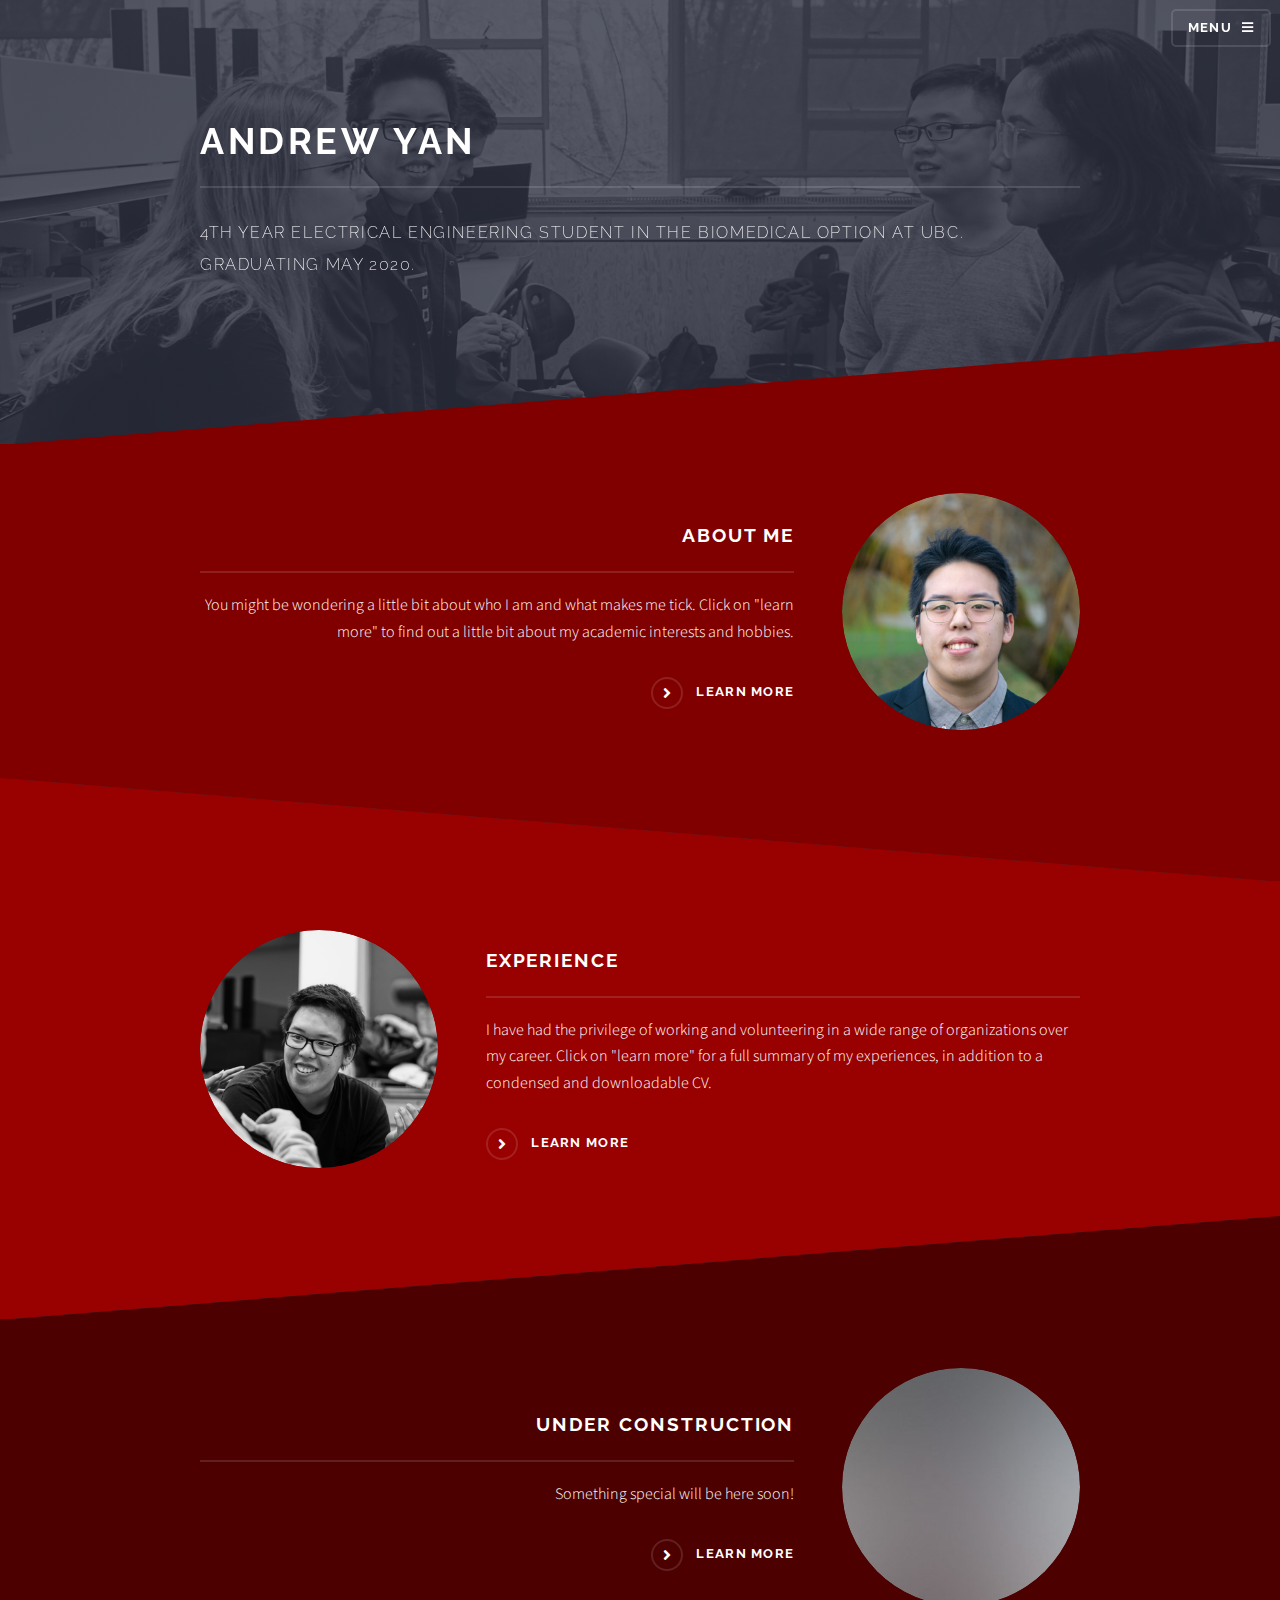
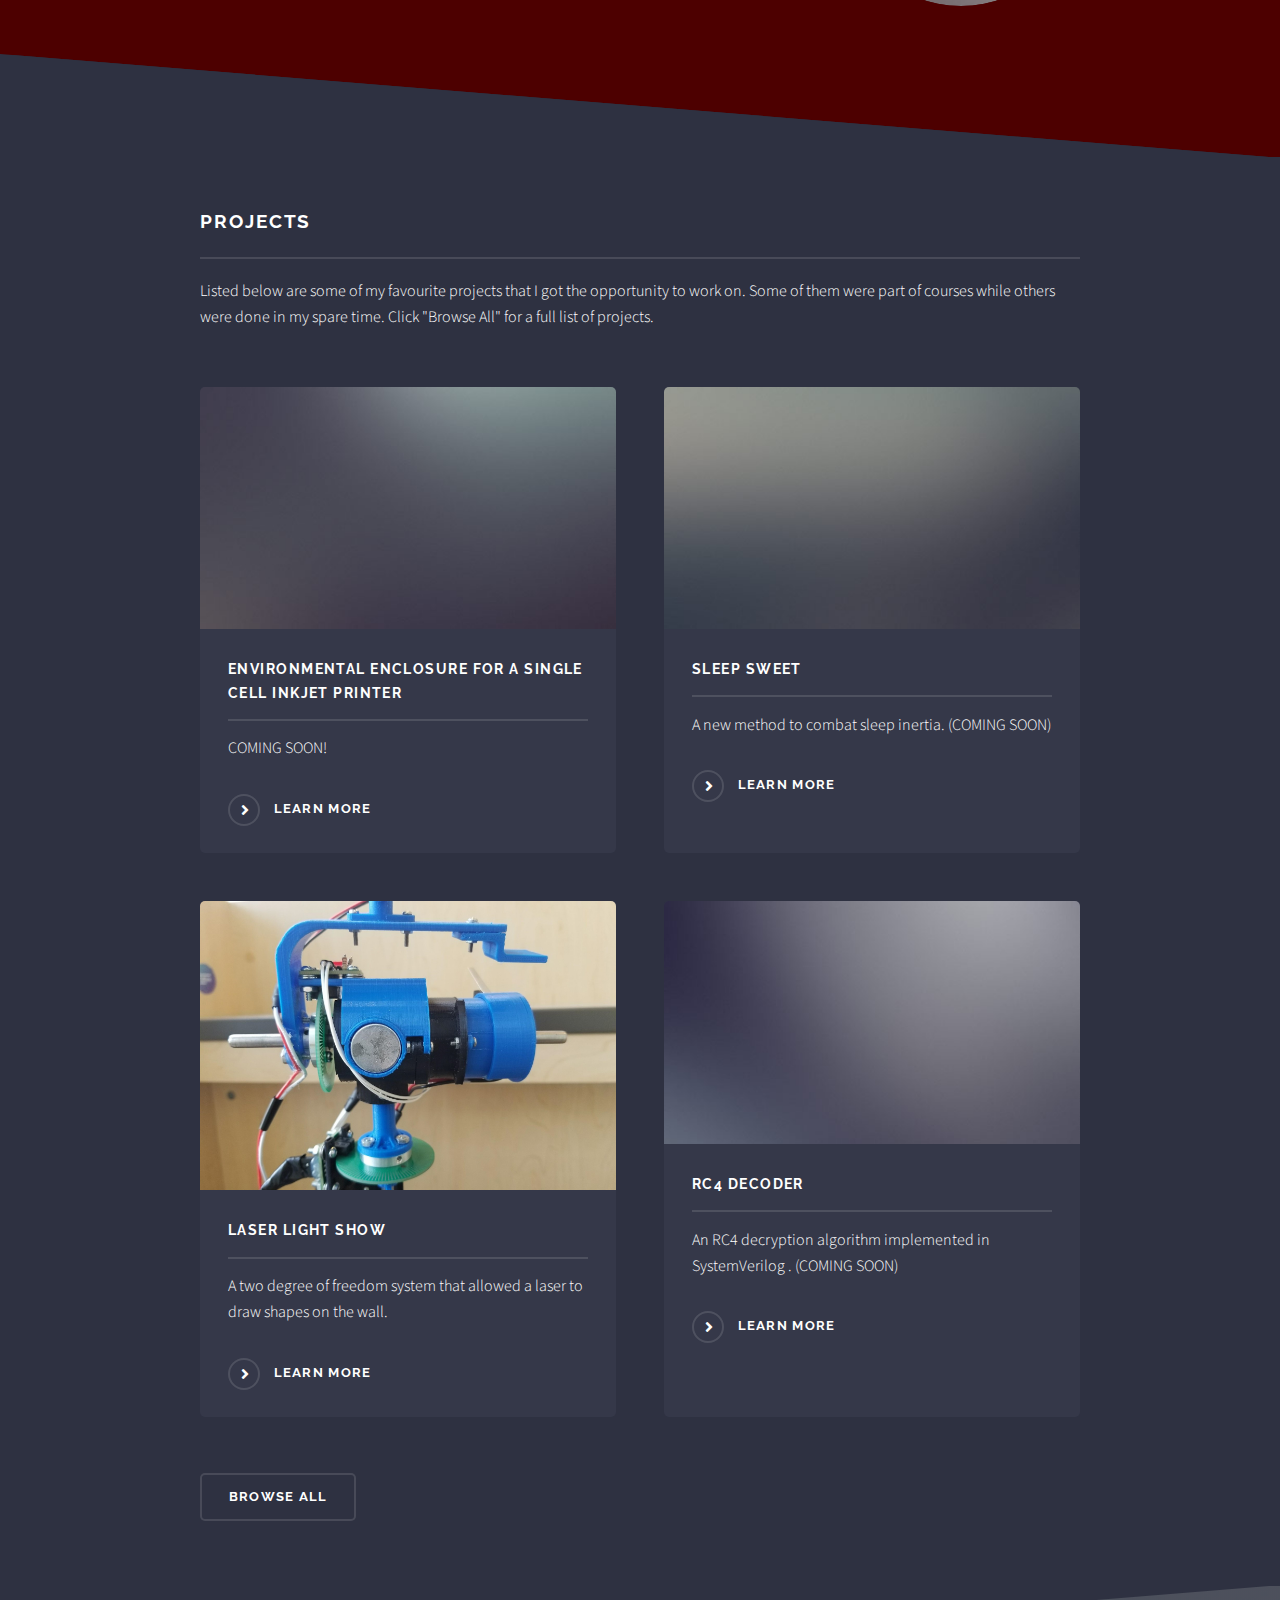
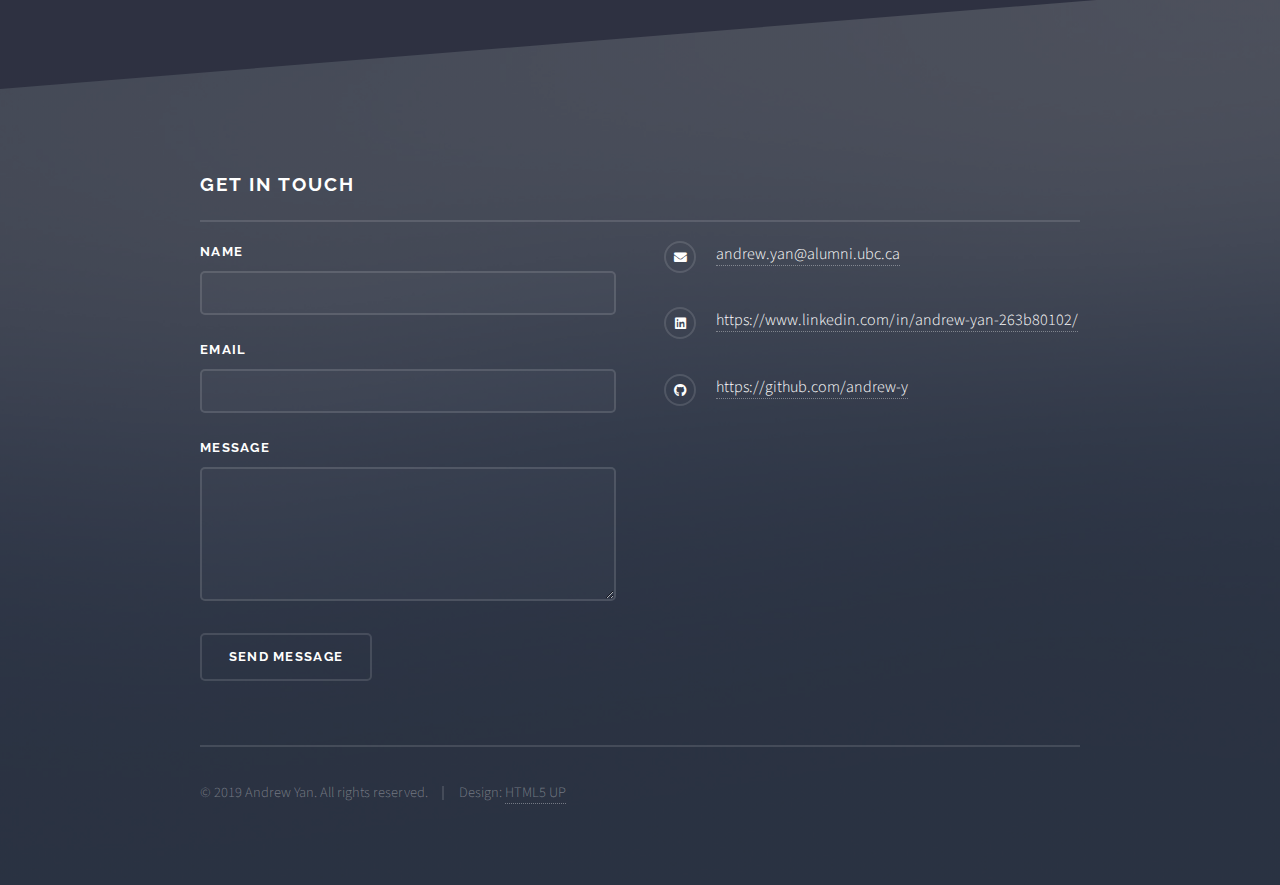
==== commit c8aec46a: "added all projects and project summary document" ====
--- a/index.html
+++ b/index.html
@@ -12,6 +12,15 @@
 		<meta name="viewport" content="width=device-width, initial-scale=1, user-scalable=no" />
 		<link rel="stylesheet" href="assets/css/main.css" />
 		<noscript><link rel="stylesheet" href="assets/css/noscript.css" /></noscript>
+		<!-- Global site tag (gtag.js) - Google Analytics -->
+		<script async src="https://www.googletagmanager.com/gtag/js?id=G-5B5MLZBRSQ"></script>
+		<script>
+		  window.dataLayer = window.dataLayer || [];
+		  function gtag(){dataLayer.push(arguments);}
+		  gtag('js', new Date());
+
+		  gtag('config', 'G-5B5MLZBRSQ');
+		</script>
 	</head>
 	<body class="is-preload">
 
@@ -101,22 +110,22 @@
 											<a href="enclosure.html" class="special">Learn more</a>
 										</article>
 										<article>
-											<a href="#" class="image"><img src="images/pic05.jpg" alt="" /></a>
+											<a href="#" class="image"><img src="images/pic06.jpg" alt="" /></a>
+											<h3 class="major">Sleep Sweet</h3>
+											<p>A new method to combat sleep inertia. (COMING SOON)</p>
+											<a href="nwhacks2020.html" class="special">Learn more</a>
+										</article>
+										<article>
+											<a href="#" class="image"><img src="images/laser_bg.jpg" alt="" /></a>
 											<h3 class="major">Laser Light Show</h3>
-											<p>A two degree of freedom system that allowed a laser to draw shapes on the wall. (COMING SOON)</p>
+											<p>A two degree of freedom system that allowed a laser to draw shapes on the wall.</p>
 											<a href="lightshow.html" class="special">Learn more</a>
 										</article>
 										<article>
-											<a href="#" class="image"><img src="images/pic06.jpg" alt="" /></a>
-											<h3 class="major">The Music to Movement Project</h3>
-											<p>A project to make stroke rehabilitation more of a motivating and engaging experience. (COMING SOON)</p>
-											<a href="M2M.html" class="special">Learn more</a>
-										</article>
-										<article>
 											<a href="#" class="image"><img src="images/pic07.jpg" alt="" /></a>
-											<h3 class="major">The IDEA-EMR Project</h3>
-											<p>An electronic medical record system designed for low resource settings. (COMING SOON)</p>
-											<a href="IDEAEMR.html" class="special">Learn more</a>
+											<h3 class="major">RC4 Decoder</h3>
+											<p>An RC4 decryption algorithm implemented in SystemVerilog . (COMING SOON)</p>
+											<a href="decoder.html" class="special">Learn more</a>
 										</article>
 									</section>
 									<ul class="actions">
@@ -151,7 +160,6 @@
 								</ul>
 							</form>
 							<ul class="contact">
-								<li class="icon solid fa-phone">(778) 996-4600</li>
 								<li class="icon solid fa-envelope"><a href="mailto: andrew.yan@alumni.ubc.ca">andrew.yan@alumni.ubc.ca</a></li>
 								<!--<li class="icon brands fa-twitter"><a href="#">twitter.com/untitled-tld</a></li>
 								<li class="icon brands fa-facebook-f"><a href="#">facebook.com/untitled-tld</a></li>-->
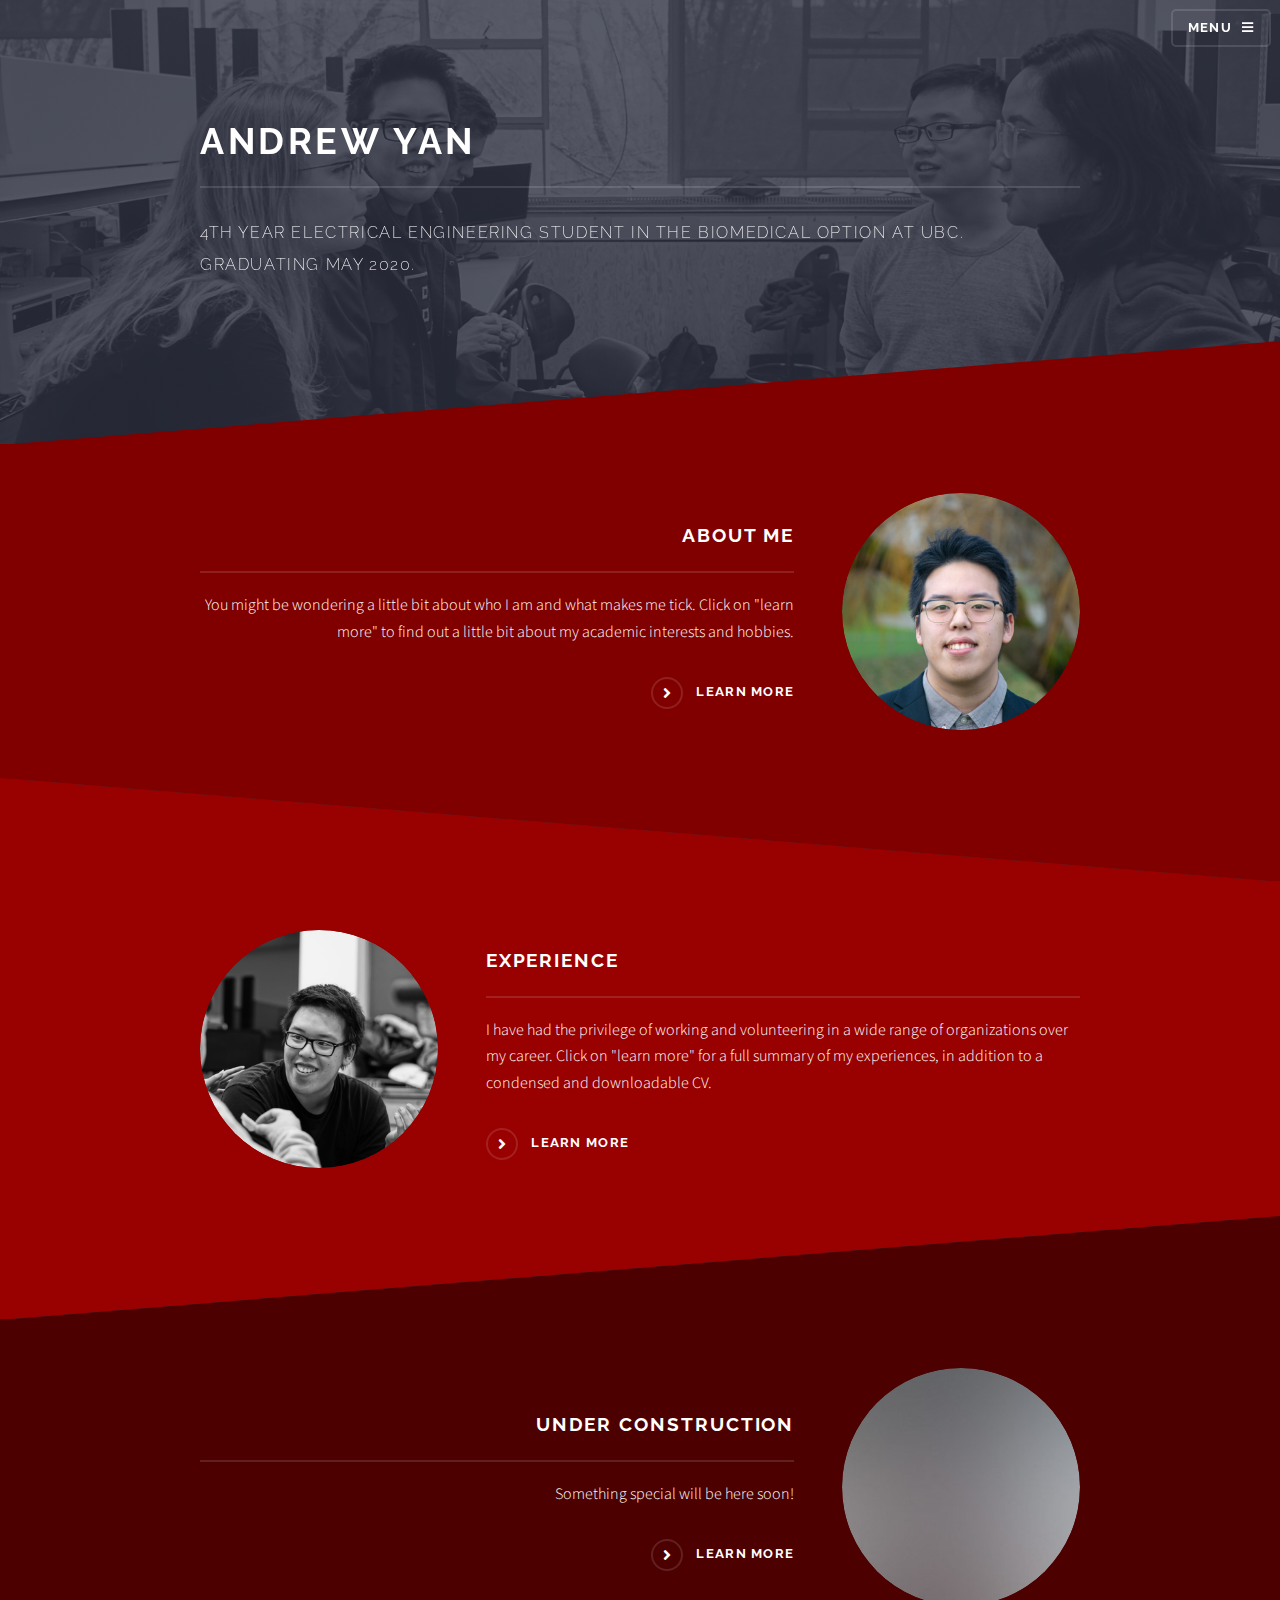
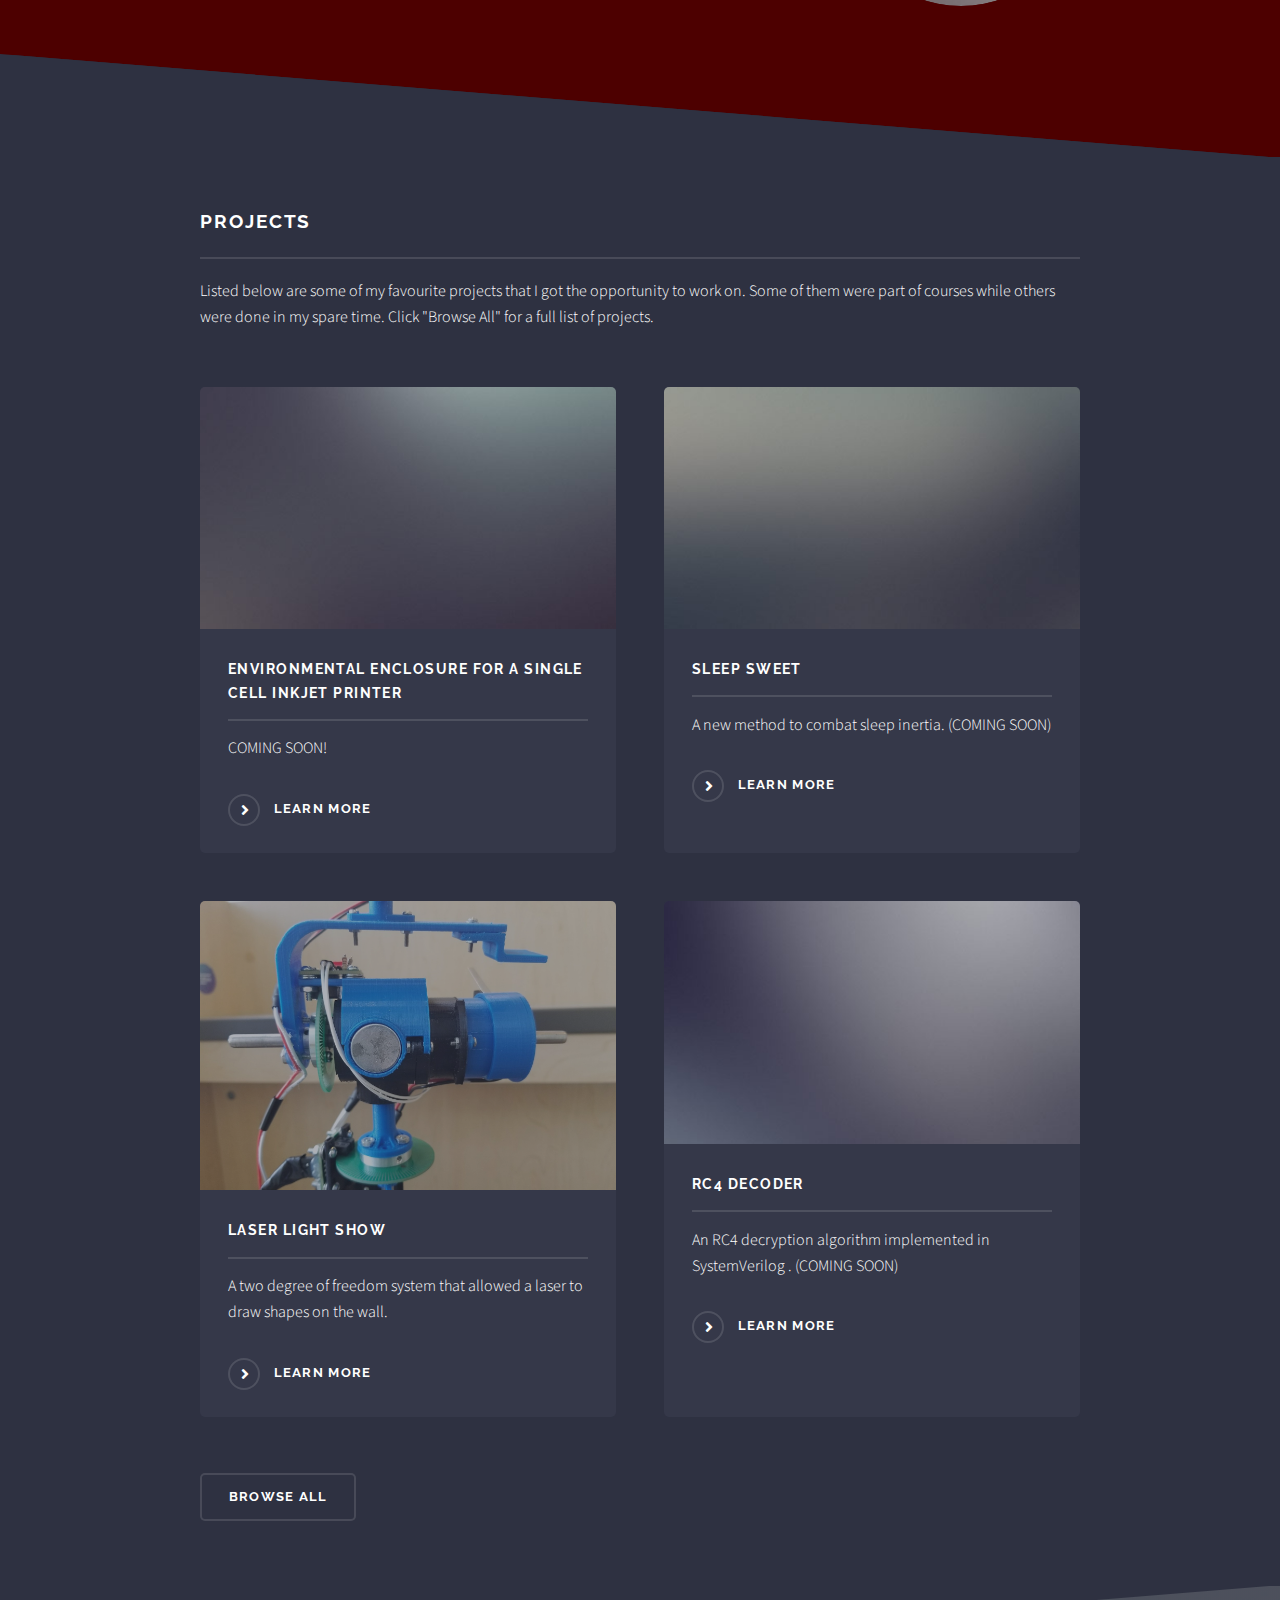
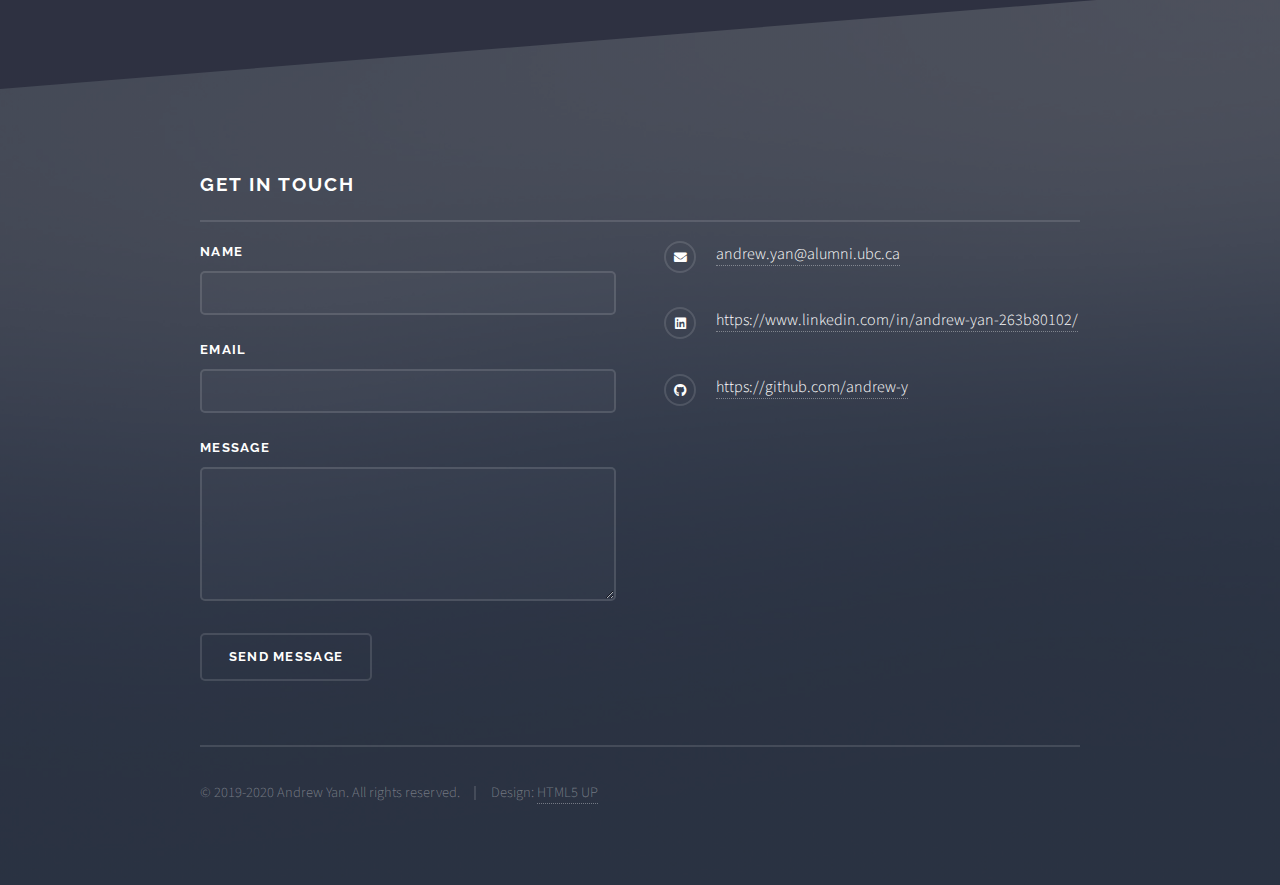
==== commit 345d2246: "updated copyright to 2019-2020, fixed lumohacks description, new version of project portfolio" ====
--- a/index.html
+++ b/index.html
@@ -104,25 +104,25 @@
 									<p>Listed below are some of my favourite projects that I got the opportunity to work on.  Some of them were part of courses while others were done in my spare time.  Click "Browse All" for a full list of projects.</p>
 									<section class="features">
 										<article>
-											<a href="#" class="image"><img src="images/pic04.jpg" alt="" /></a>
+											<a href="enclosure.html" class="image"><img src="images/pic04.jpg" alt="" /></a>
 											<h3 class="major">Environmental Enclosure for a Single Cell Inkjet Printer</h3>
 											<p>COMING SOON!</p>
 											<a href="enclosure.html" class="special">Learn more</a>
 										</article>
 										<article>
-											<a href="#" class="image"><img src="images/pic06.jpg" alt="" /></a>
+											<a href="nwhacks2020.html" class="image"><img src="images/pic06.jpg" alt="" /></a>
 											<h3 class="major">Sleep Sweet</h3>
 											<p>A new method to combat sleep inertia. (COMING SOON)</p>
 											<a href="nwhacks2020.html" class="special">Learn more</a>
 										</article>
 										<article>
-											<a href="#" class="image"><img src="images/laser_bg.jpg" alt="" /></a>
+											<a href="lightshow.html" class="image"><img src="images/laser_bg.jpg" alt="" style="opacity: 0.6"/></a>
 											<h3 class="major">Laser Light Show</h3>
 											<p>A two degree of freedom system that allowed a laser to draw shapes on the wall.</p>
 											<a href="lightshow.html" class="special">Learn more</a>
 										</article>
 										<article>
-											<a href="#" class="image"><img src="images/pic07.jpg" alt="" /></a>
+											<a href="decoder.html" class="image"><img src="images/pic07.jpg" alt="" /></a>
 											<h3 class="major">RC4 Decoder</h3>
 											<p>An RC4 decryption algorithm implemented in SystemVerilog . (COMING SOON)</p>
 											<a href="decoder.html" class="special">Learn more</a>
@@ -167,7 +167,7 @@
 								<li class="icon brands fa-github"><a href="https://github.com/andrew-y">https://github.com/andrew-y</a></li>
 							</ul>
 							<ul class="copyright">
-								<li>&copy; 2019 Andrew Yan. All rights reserved.</li><li>Design: <a href="http://html5up.net">HTML5 UP</a></li>
+								<li>&copy; 2019-2020 Andrew Yan. All rights reserved.</li><li>Design: <a href="http://html5up.net">HTML5 UP</a></li>
 							</ul>
 						</div>
 					</section>
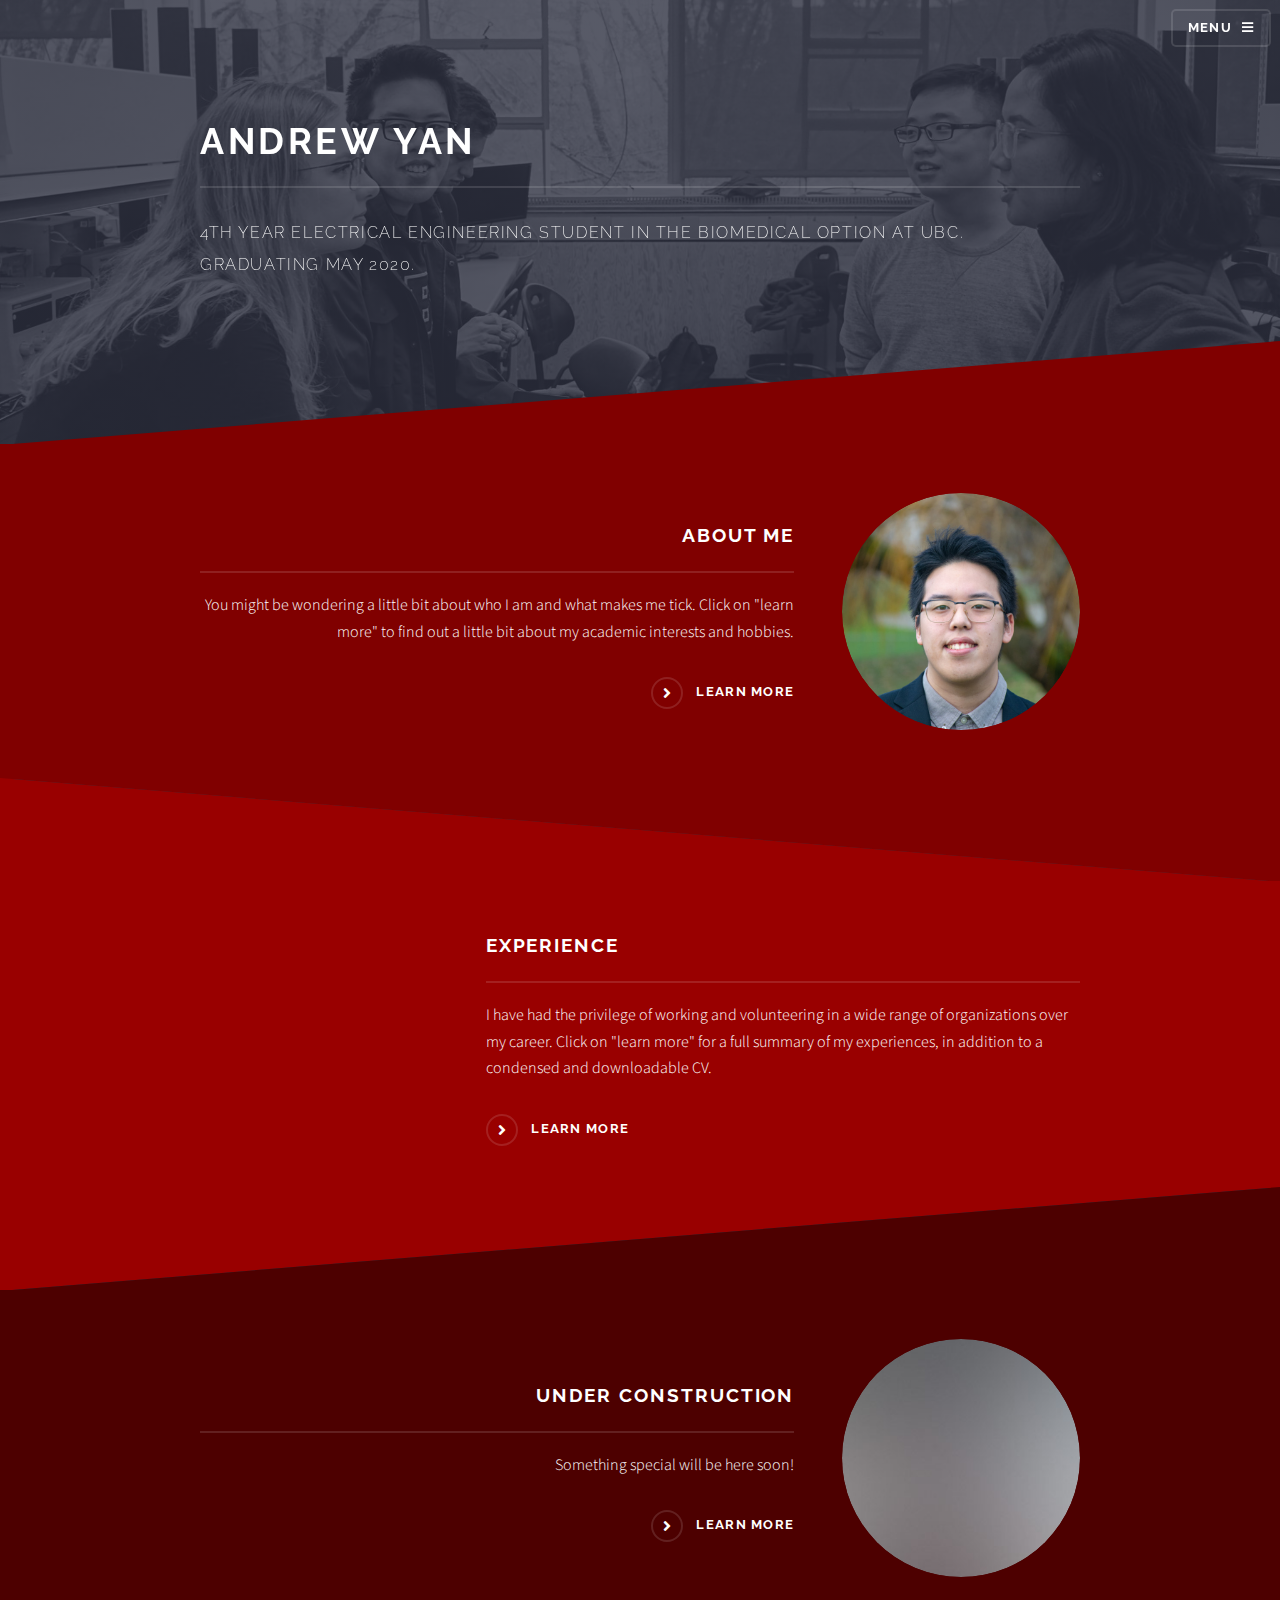
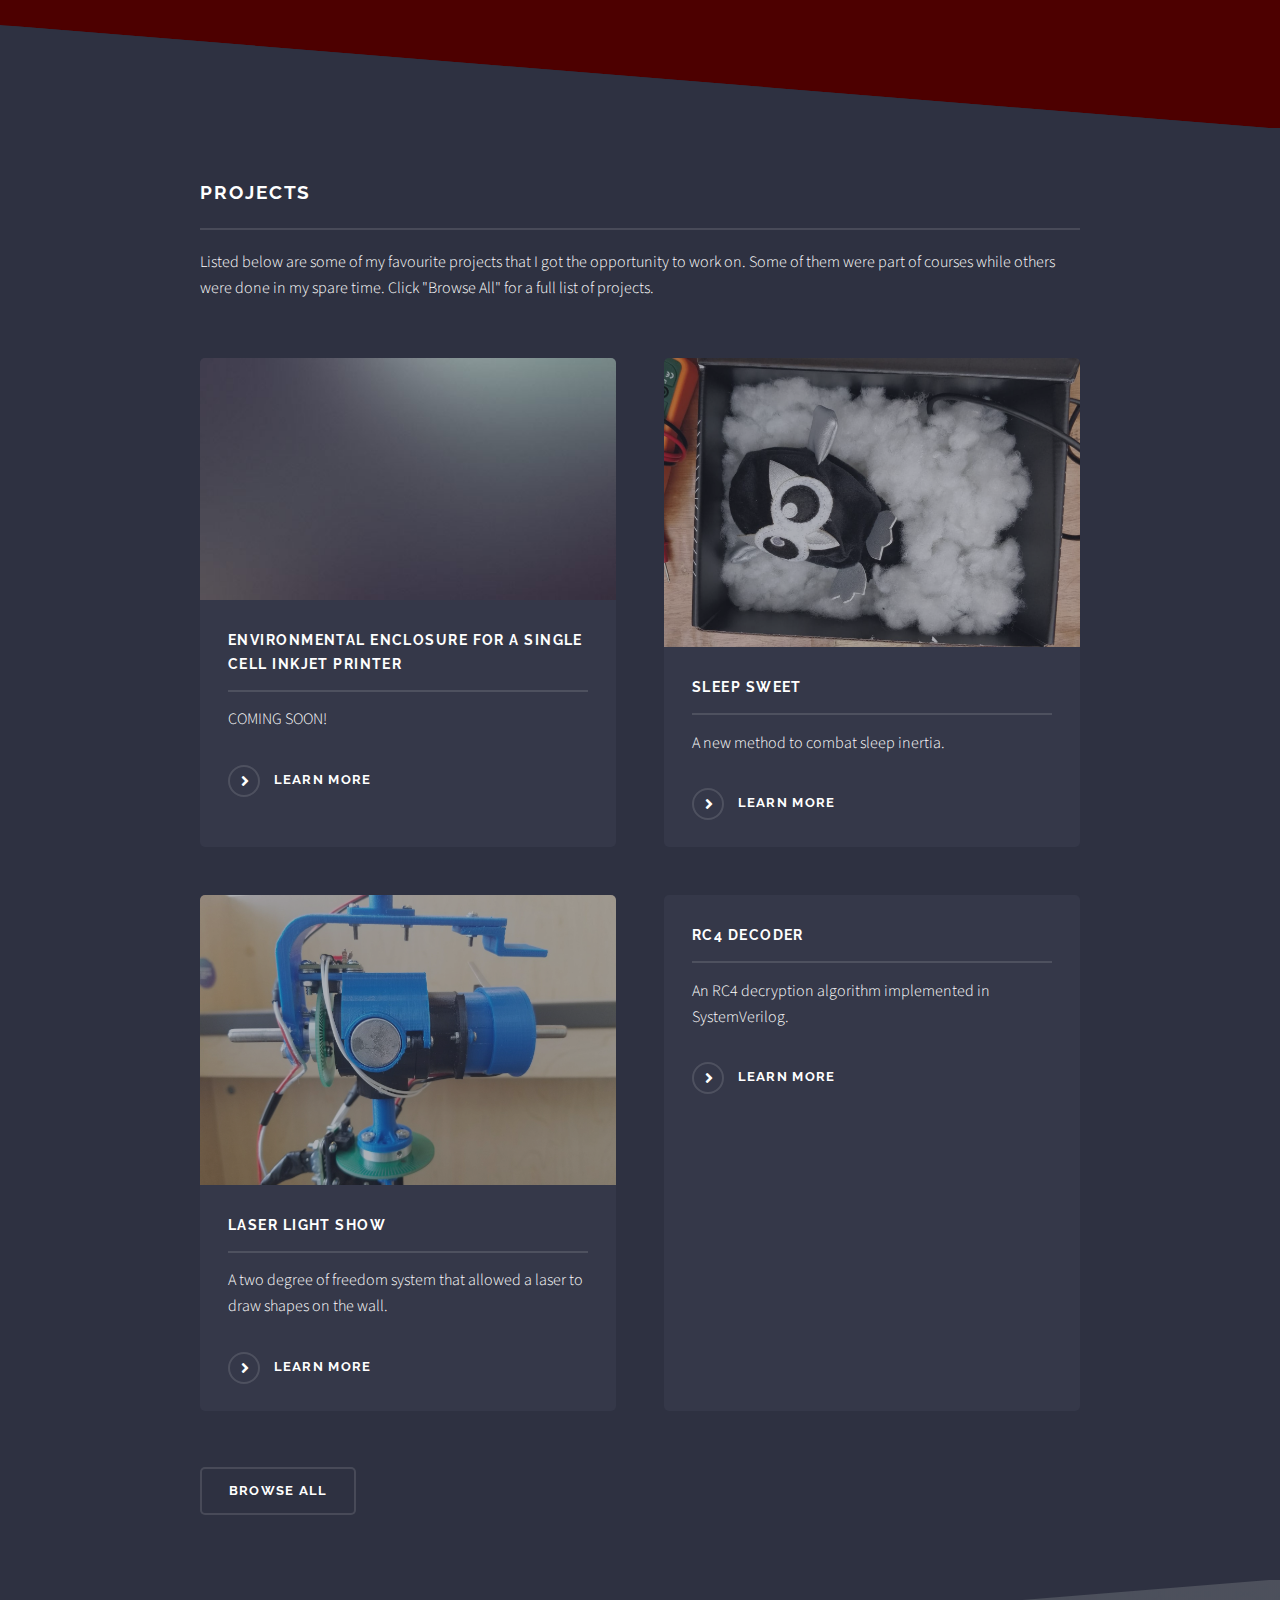
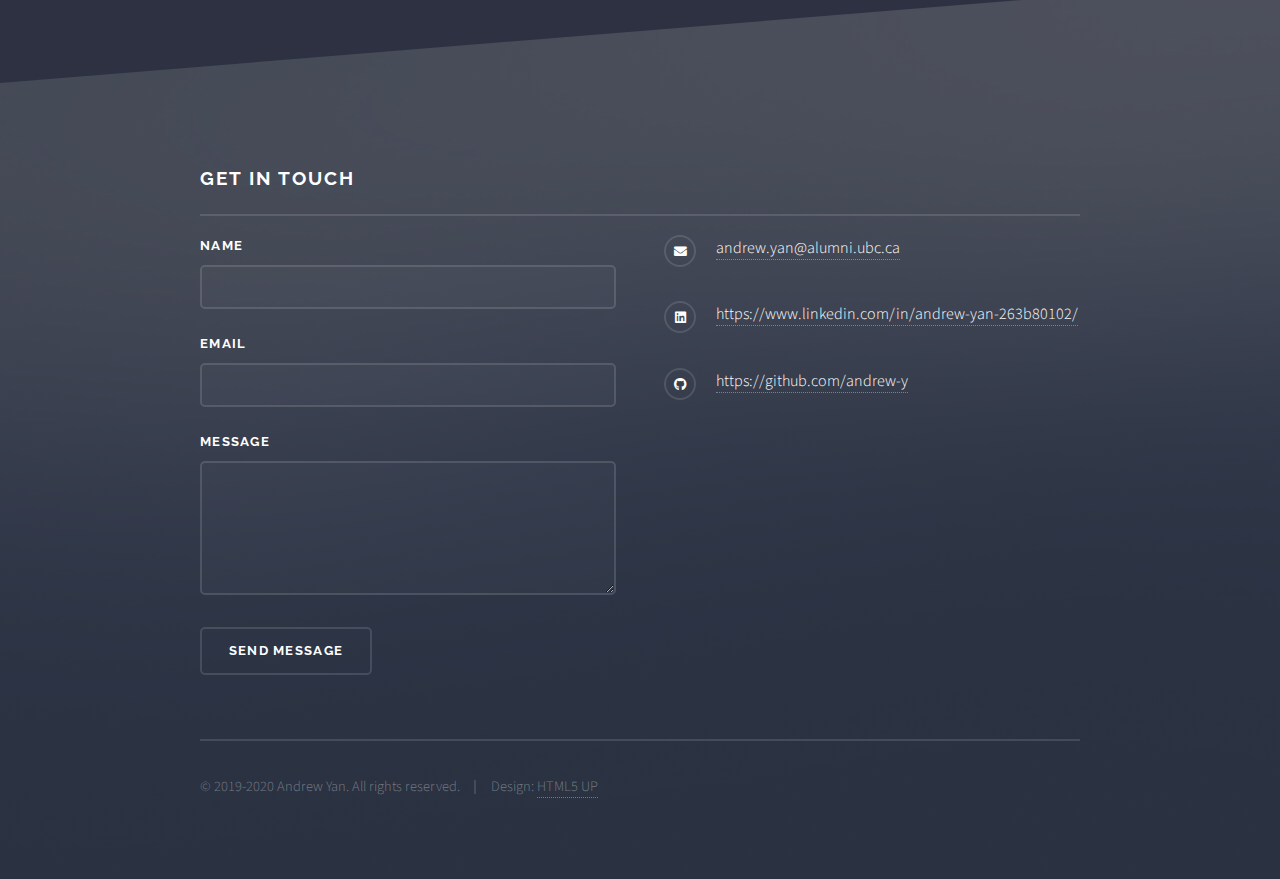
==== commit aa829f01: "added content for sleep sweet page" ====
--- a/index.html
+++ b/index.html
@@ -12,6 +12,7 @@
 		<meta name="viewport" content="width=device-width, initial-scale=1, user-scalable=no" />
 		<link rel="stylesheet" href="assets/css/main.css" />
 		<noscript><link rel="stylesheet" href="assets/css/noscript.css" /></noscript>
+		<link rel="shortcut icon" type="image/x-icon" href="images/icons/favicon.ico" />
 		<!-- Global site tag (gtag.js) - Google Analytics -->
 		<script async src="https://www.googletagmanager.com/gtag/js?id=G-5B5MLZBRSQ"></script>
 		<script>
@@ -64,7 +65,7 @@
 						<!-- One -->
 							<section id="one" class="wrapper spotlight style1">
 								<div class="inner">
-									<a href="#" class="image"><img src="images/headshot_square.png" alt="" /></a>
+									<a href="aboutme.html" class="image"><img src="images/headshot_square.png" alt="" /></a>
 									<div class="content">
 										<h2 class="major">ABOUT ME</h2>
 										<p>You might be wondering a little bit about who I am and what makes me tick.  Click on "learn more" to find out a little bit about my academic interests and hobbies.</p>
@@ -76,7 +77,7 @@
 						<!-- Two -->
 							<section id="two" class="wrapper alt spotlight style2">
 								<div class="inner">
-									<a href="#" class="image"><img src="images/experience_square.png" alt="" /></a>
+									<a href="experience.html" class="image"><img src="images/stemcon_square.png" alt="" /></a>
 									<div class="content">
 										<h2 class="major">EXPERIENCE</h2>
 										<p>I have had the privilege of working and volunteering in a wide range of organizations over my career.  Click on "learn more" for a full summary of my experiences, in addition to a condensed and downloadable CV. </p>
@@ -110,9 +111,9 @@
 											<a href="enclosure.html" class="special">Learn more</a>
 										</article>
 										<article>
-											<a href="nwhacks2020.html" class="image"><img src="images/pic06.jpg" alt="" /></a>
+											<a href="nwhacks2020.html" class="image"><img src="images/sleepsweet.png" alt="" style="opacity: 0.6"/></a>
 											<h3 class="major">Sleep Sweet</h3>
-											<p>A new method to combat sleep inertia. (COMING SOON)</p>
+											<p>A new method to combat sleep inertia.</p>
 											<a href="nwhacks2020.html" class="special">Learn more</a>
 										</article>
 										<article>
@@ -122,9 +123,9 @@
 											<a href="lightshow.html" class="special">Learn more</a>
 										</article>
 										<article>
-											<a href="decoder.html" class="image"><img src="images/pic07.jpg" alt="" /></a>
+											<a href="decoder.html" class="image"><img src="images/rc4_preview.png" alt="" style="opacity: 0.6"/></a>
 											<h3 class="major">RC4 Decoder</h3>
-											<p>An RC4 decryption algorithm implemented in SystemVerilog . (COMING SOON)</p>
+											<p>An RC4 decryption algorithm implemented in SystemVerilog.</p>
 											<a href="decoder.html" class="special">Learn more</a>
 										</article>
 									</section>
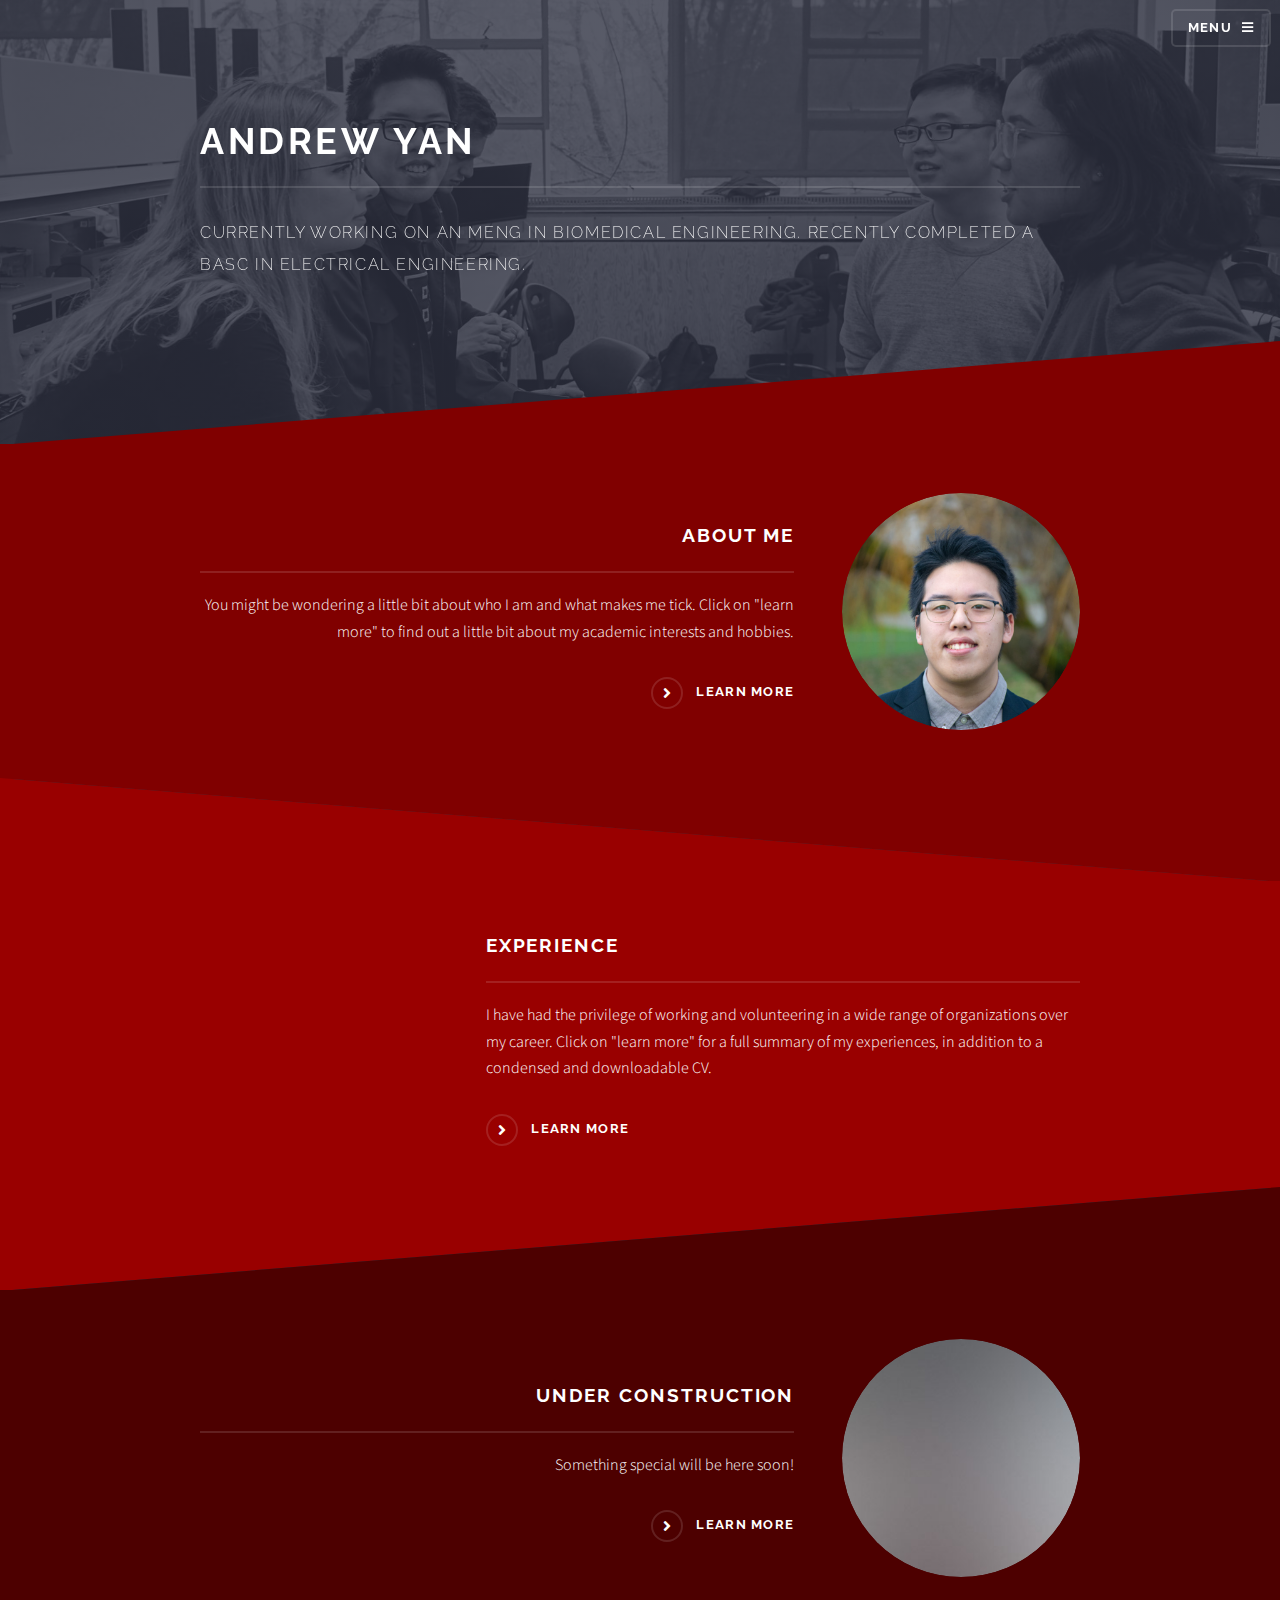
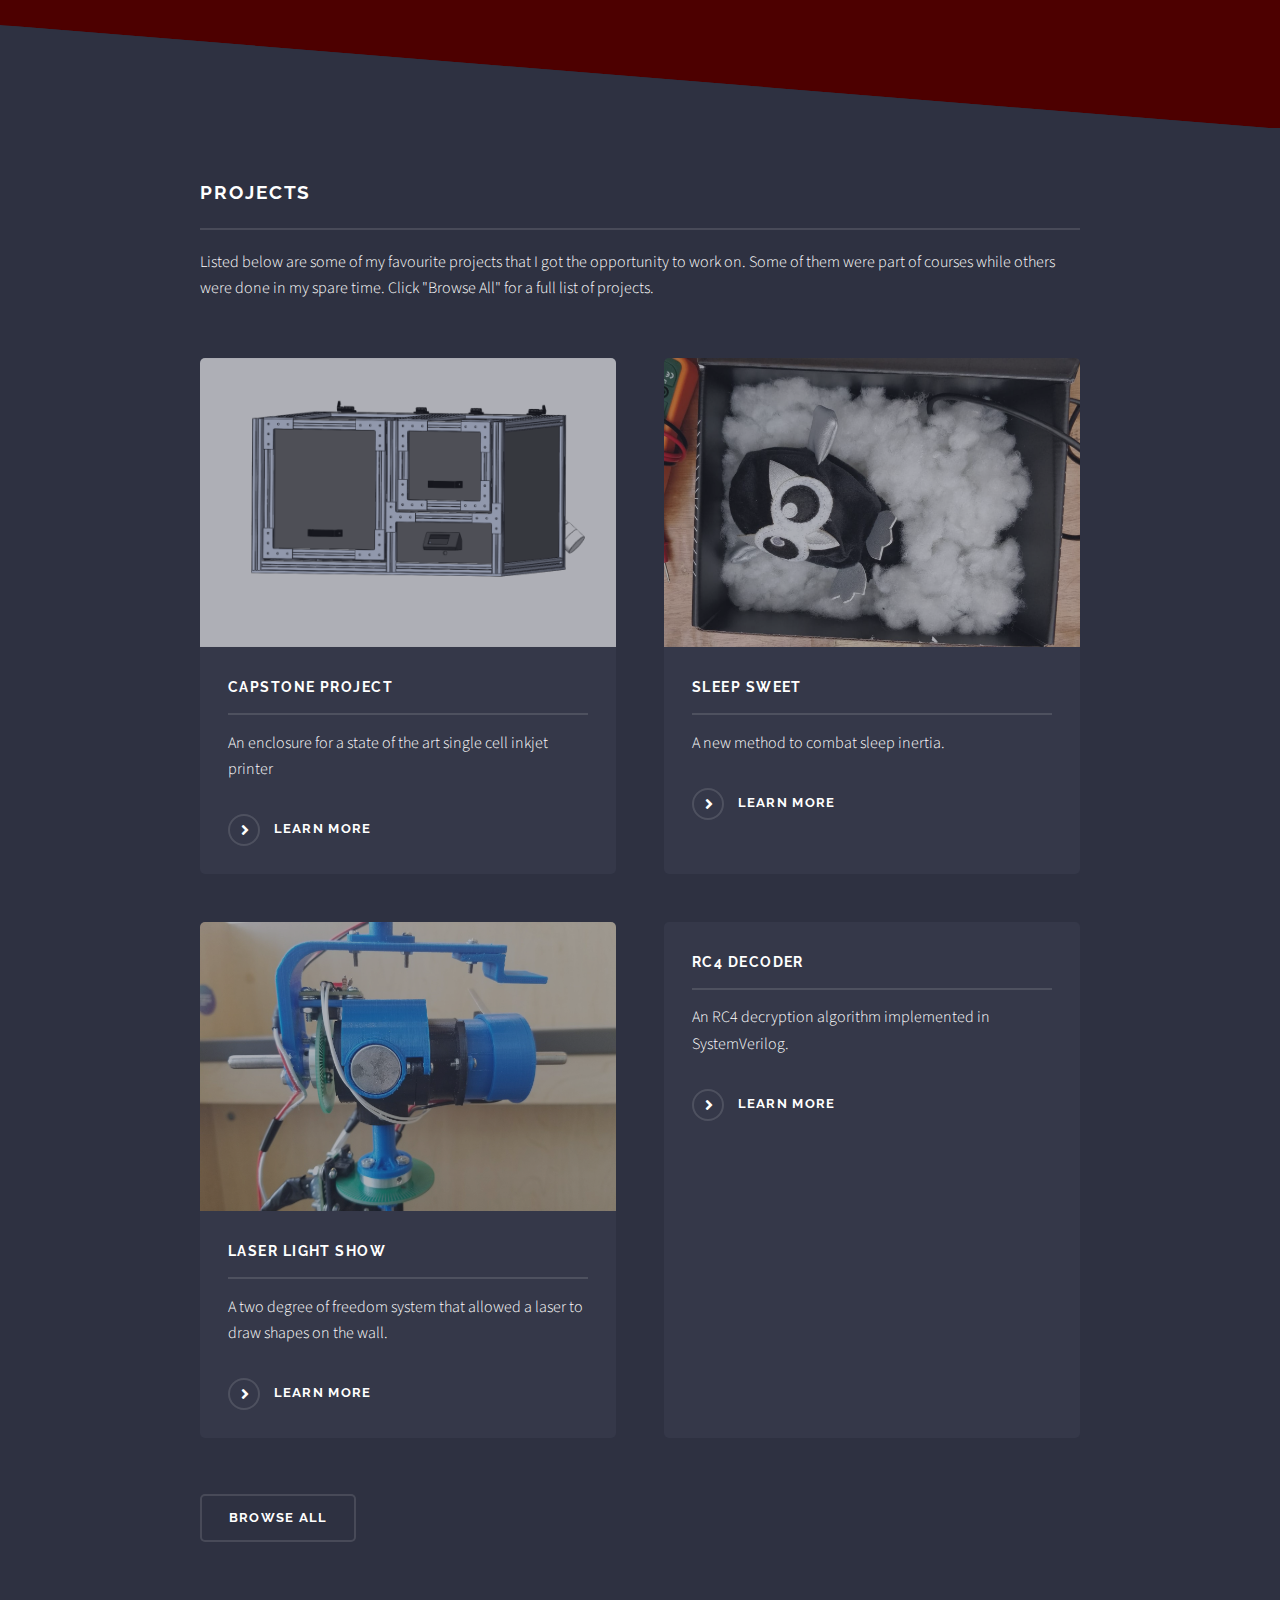
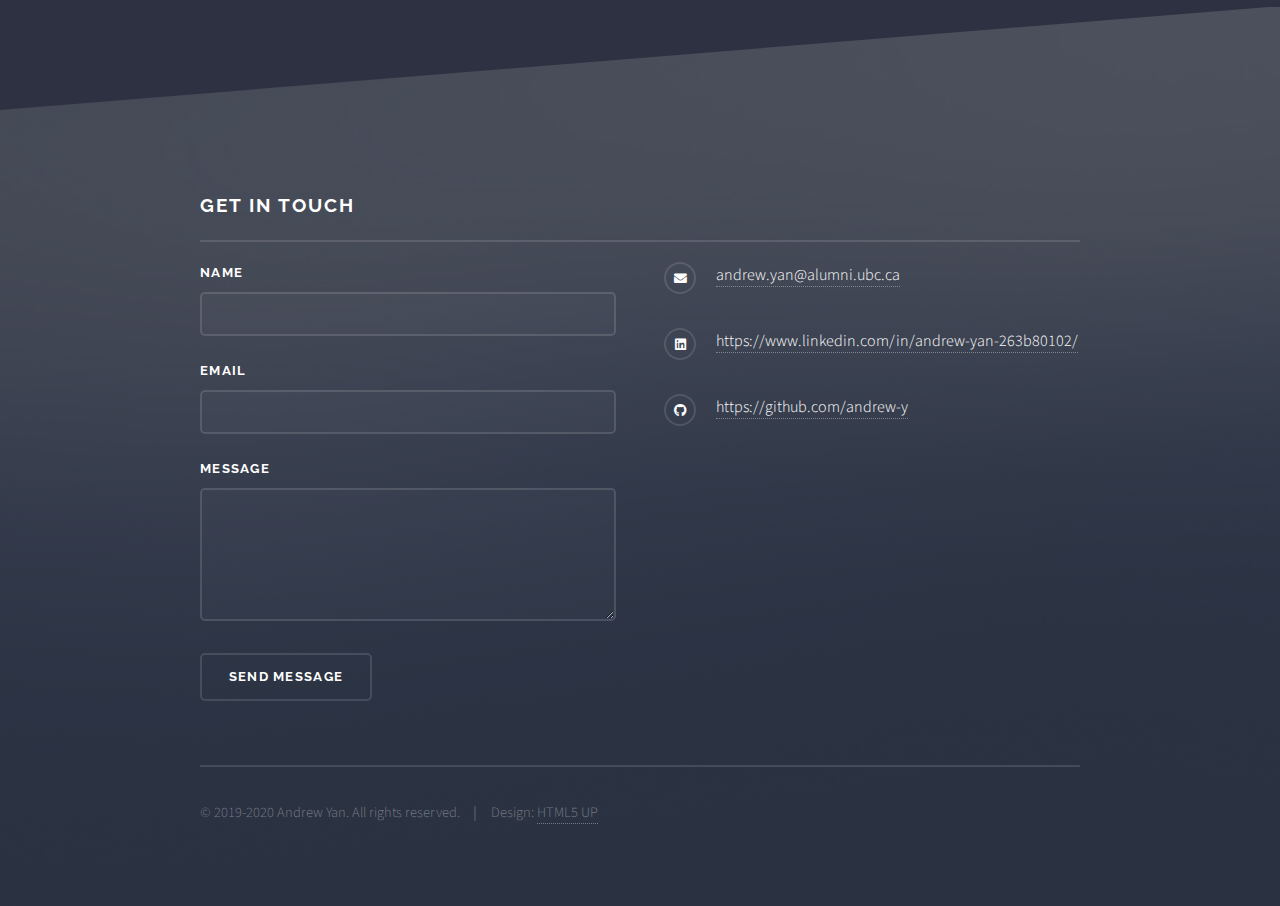
==== commit 2ee6db28: "updated for grad school start" ====
--- a/index.html
+++ b/index.html
@@ -55,7 +55,7 @@
 						<div class="inner">
 
 							<h2>ANDREW YAN</h2>
-							<p>4th year electrical engineering student in the biomedical option at UBC. Graduating May 2020.</p>
+							<p>Currently working on an MEng in Biomedical Engineering.  Recently completed a BASc in Electrical Engineering.</p>
 						</div>
 					</section>
 
@@ -105,9 +105,9 @@
 									<p>Listed below are some of my favourite projects that I got the opportunity to work on.  Some of them were part of courses while others were done in my spare time.  Click "Browse All" for a full list of projects.</p>
 									<section class="features">
 										<article>
-											<a href="enclosure.html" class="image"><img src="images/pic04.jpg" alt="" /></a>
-											<h3 class="major">Environmental Enclosure for a Single Cell Inkjet Printer</h3>
-											<p>COMING SOON!</p>
+											<a href="enclosure.html" class="image"><img src="images/capstone.png" alt="" style="opacity:0.6"/></a>
+											<h3 class="major">Capstone Project</h3>
+											<p>An enclosure for a state of the art single cell inkjet printer</p>
 											<a href="enclosure.html" class="special">Learn more</a>
 										</article>
 										<article>
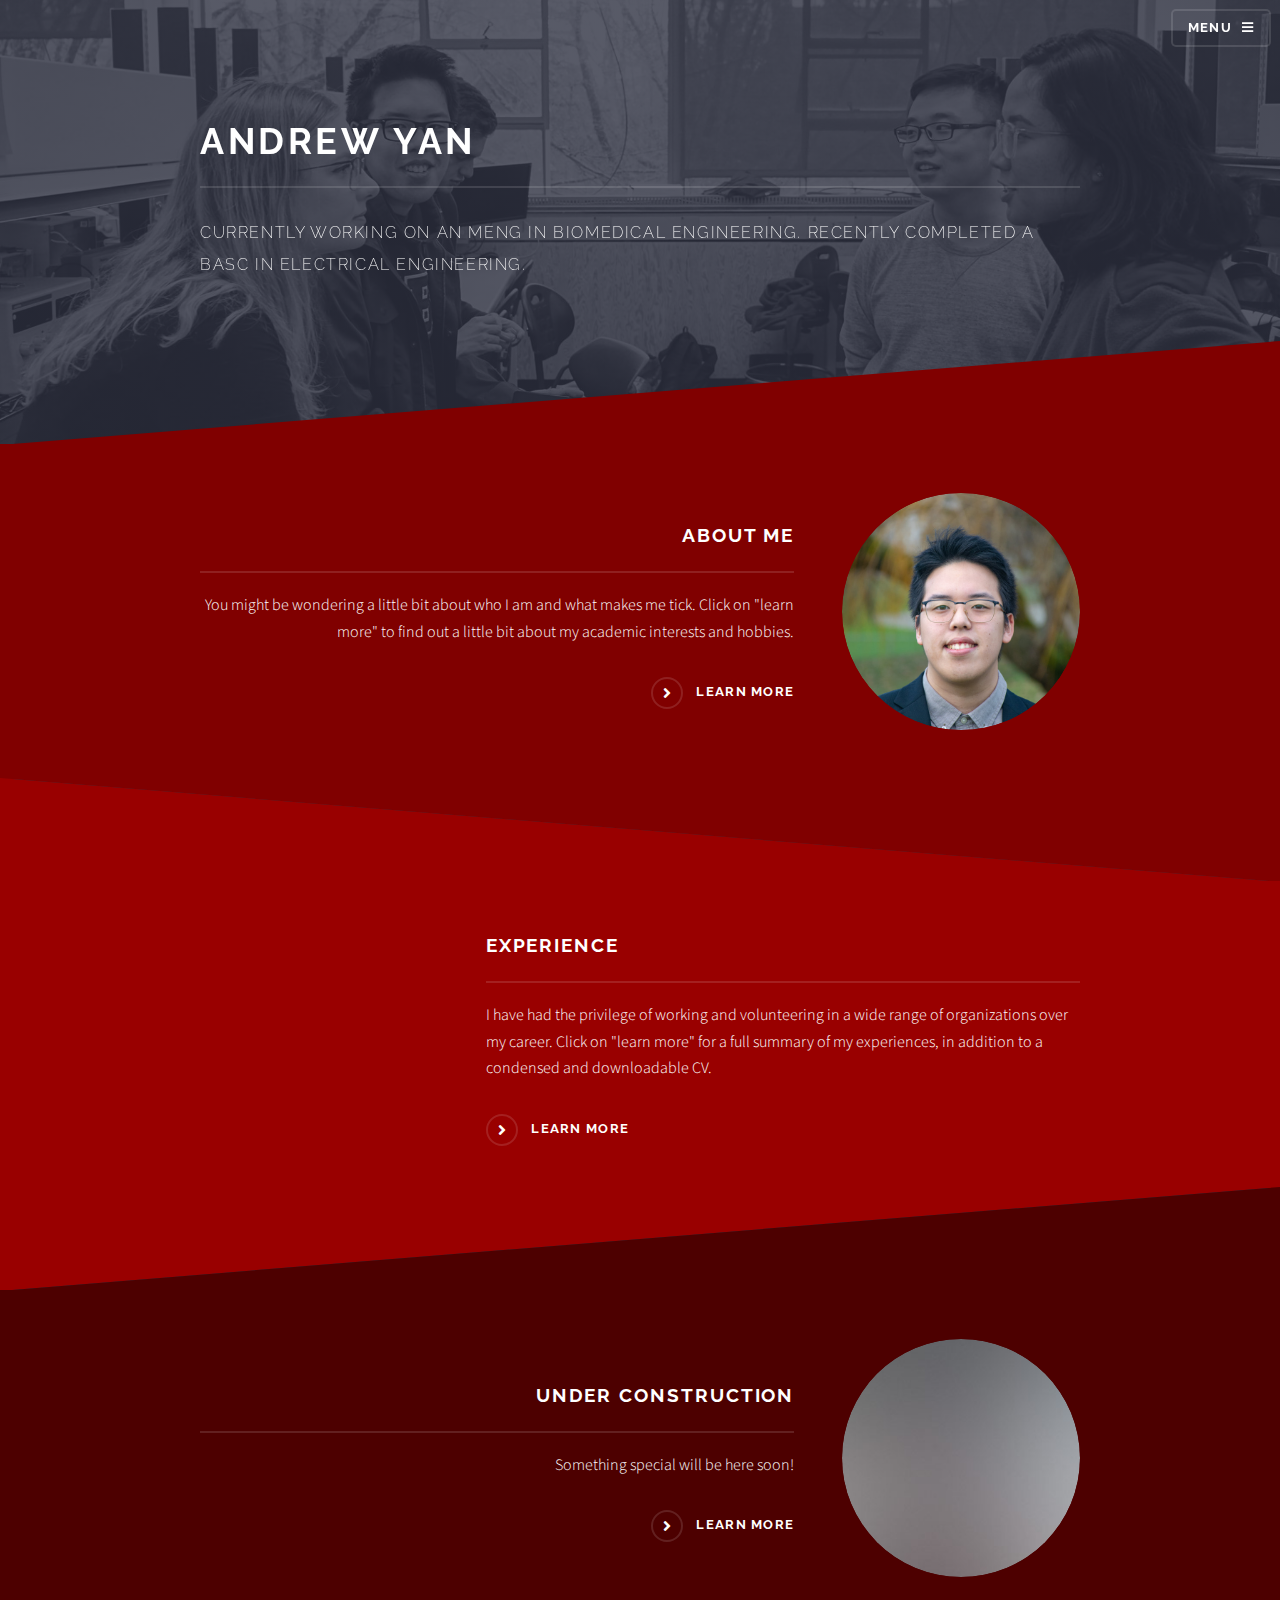
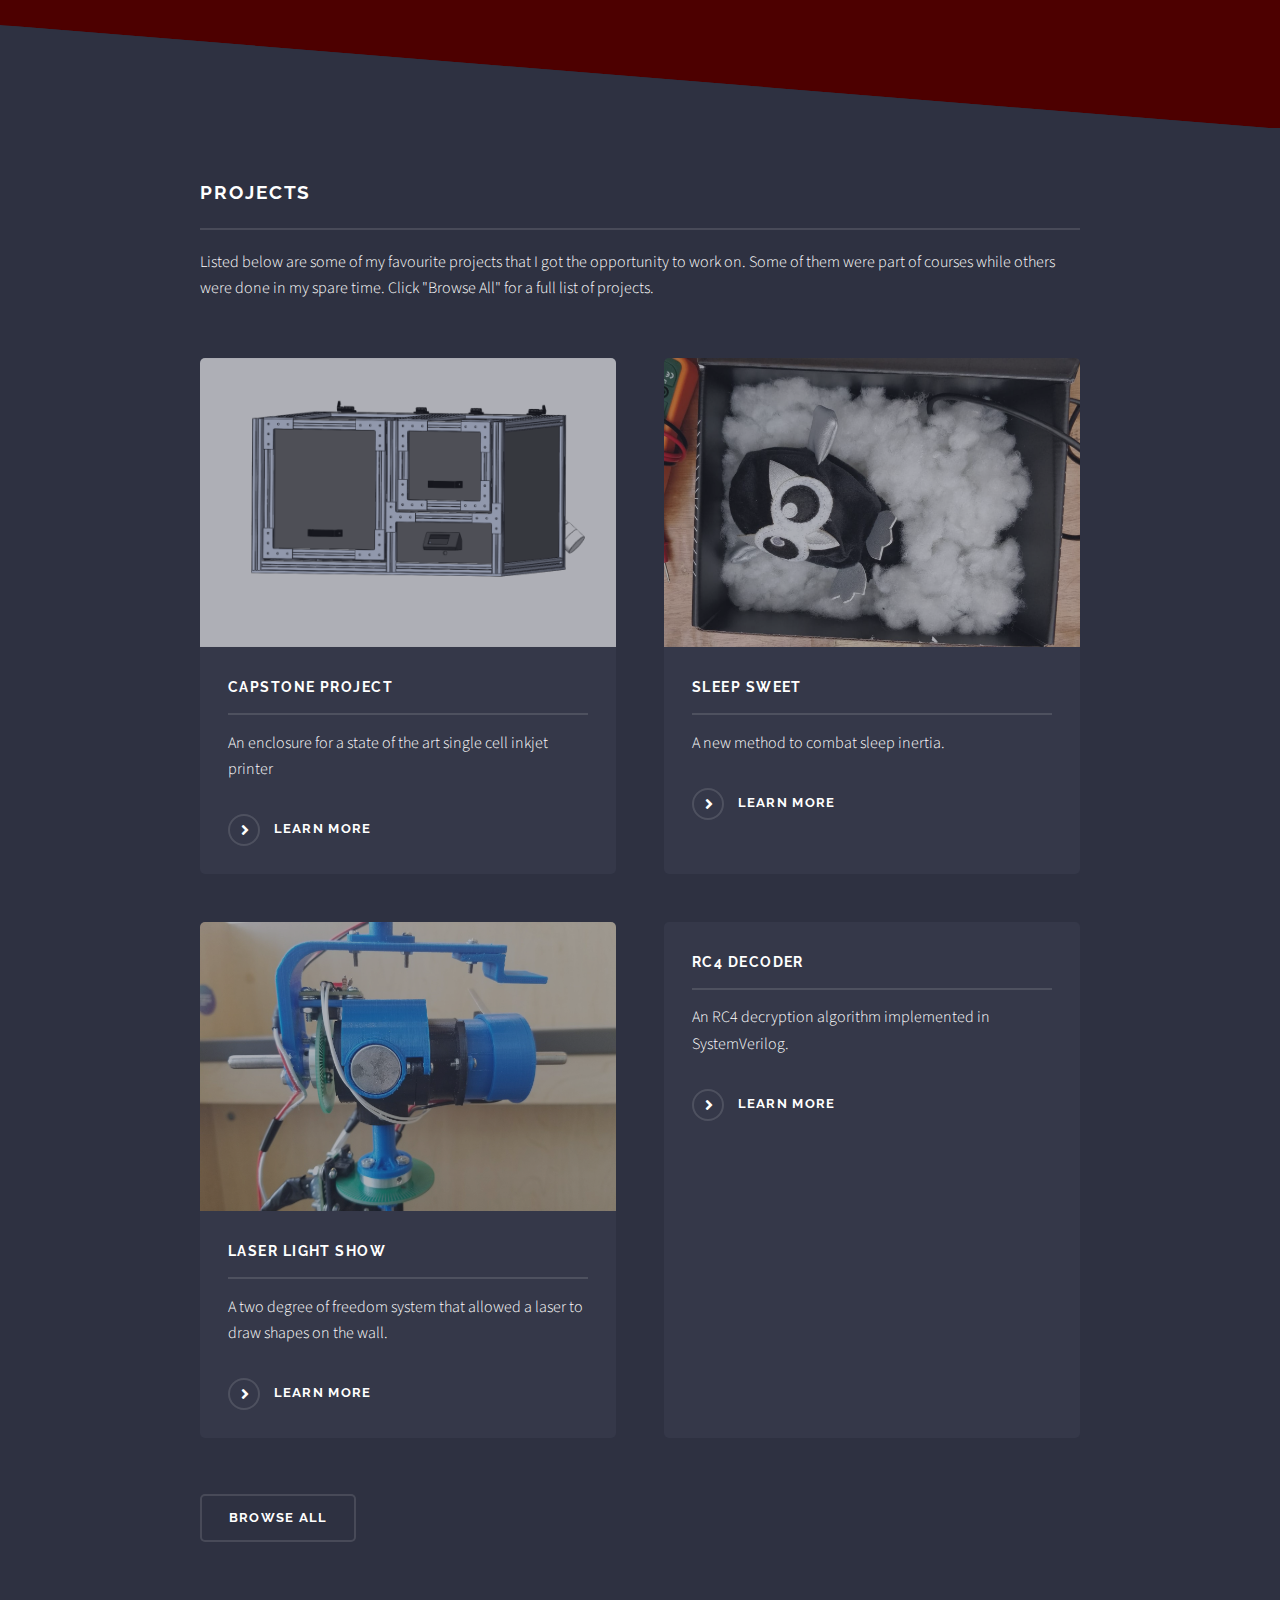
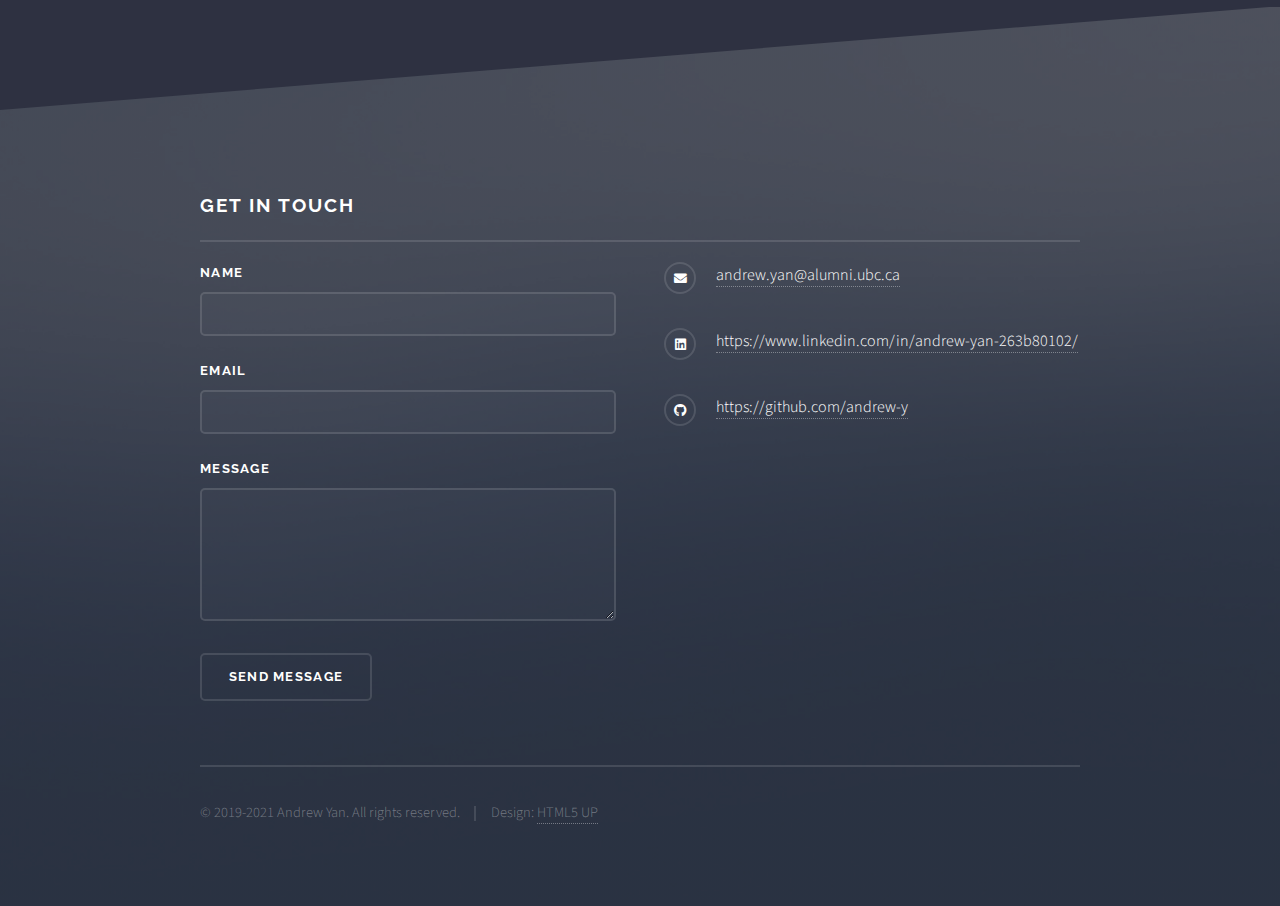
==== commit 965eee25: "updated all dates for pages" ====
--- a/index.html
+++ b/index.html
@@ -168,7 +168,7 @@
 								<li class="icon brands fa-github"><a href="https://github.com/andrew-y">https://github.com/andrew-y</a></li>
 							</ul>
 							<ul class="copyright">
-								<li>&copy; 2019-2020 Andrew Yan. All rights reserved.</li><li>Design: <a href="http://html5up.net">HTML5 UP</a></li>
+								<li>&copy; 2019-2021 Andrew Yan. All rights reserved.</li><li>Design: <a href="http://html5up.net">HTML5 UP</a></li>
 							</ul>
 						</div>
 					</section>
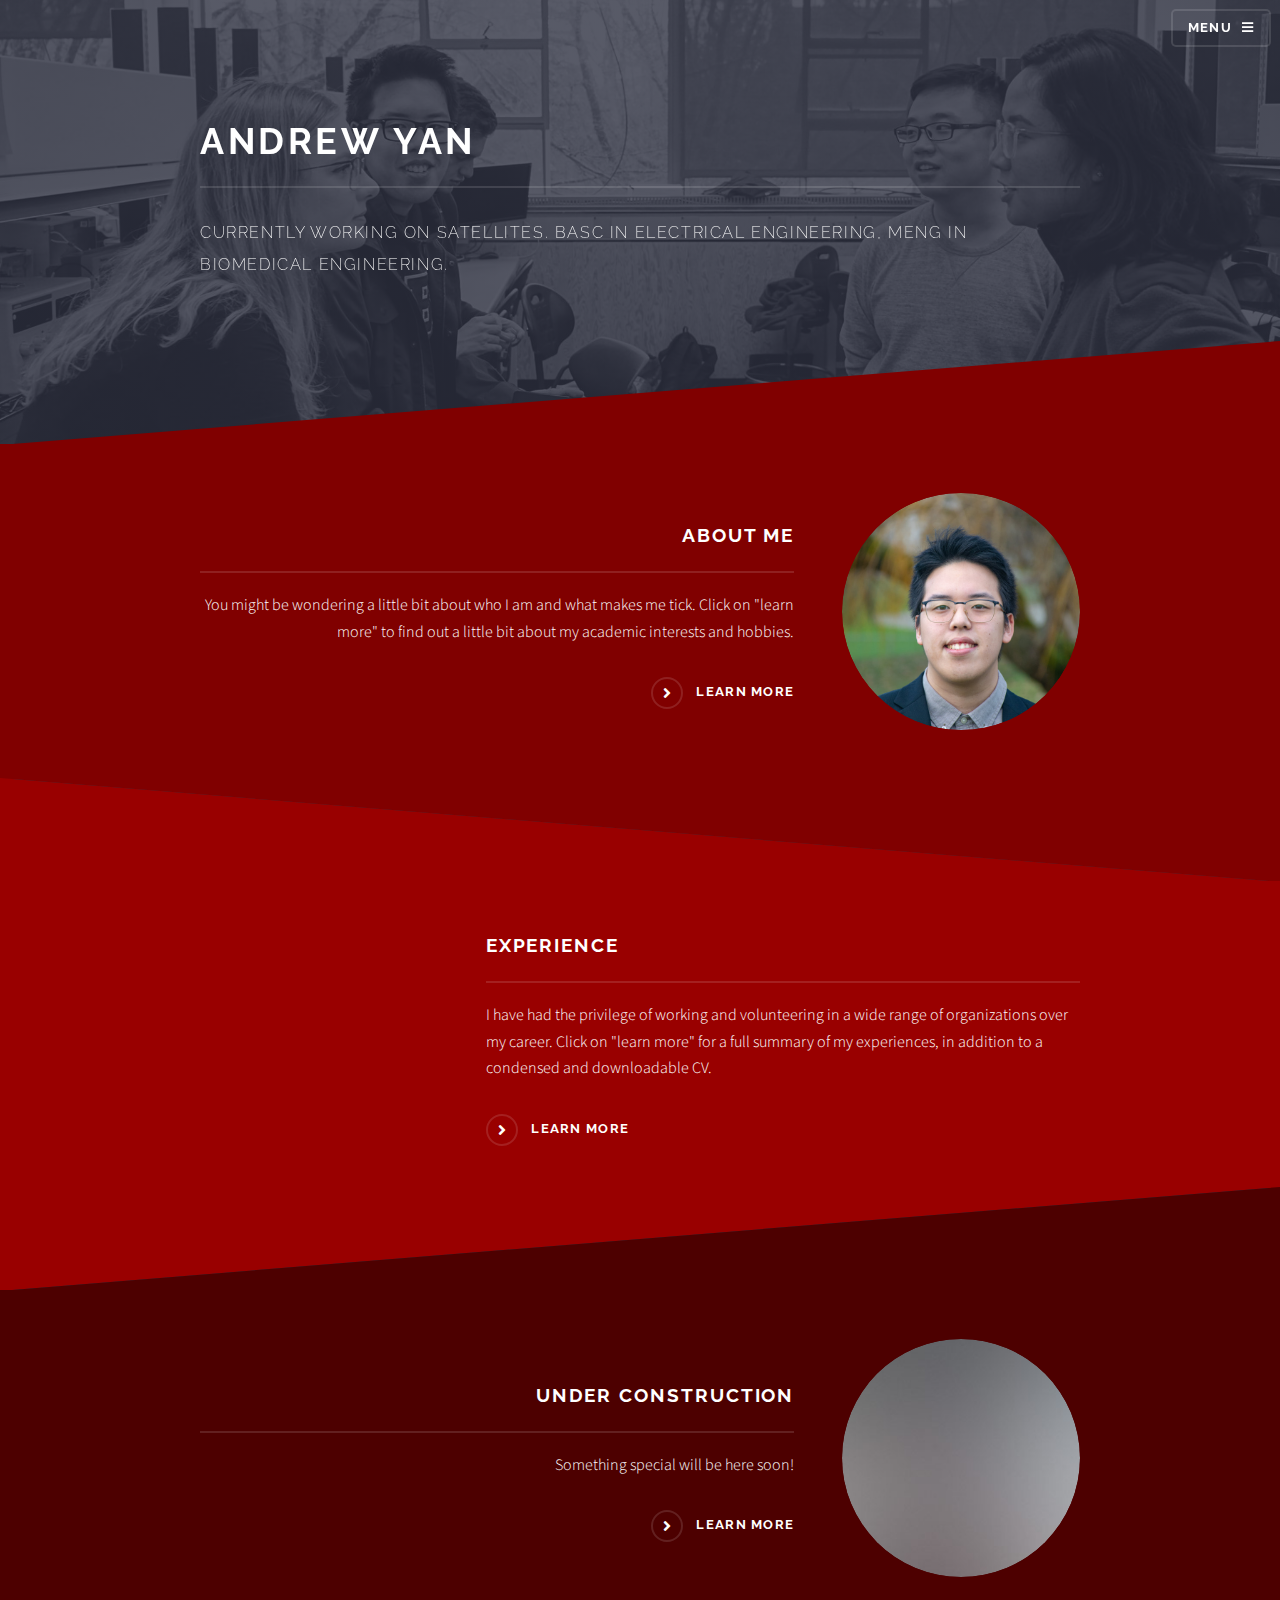
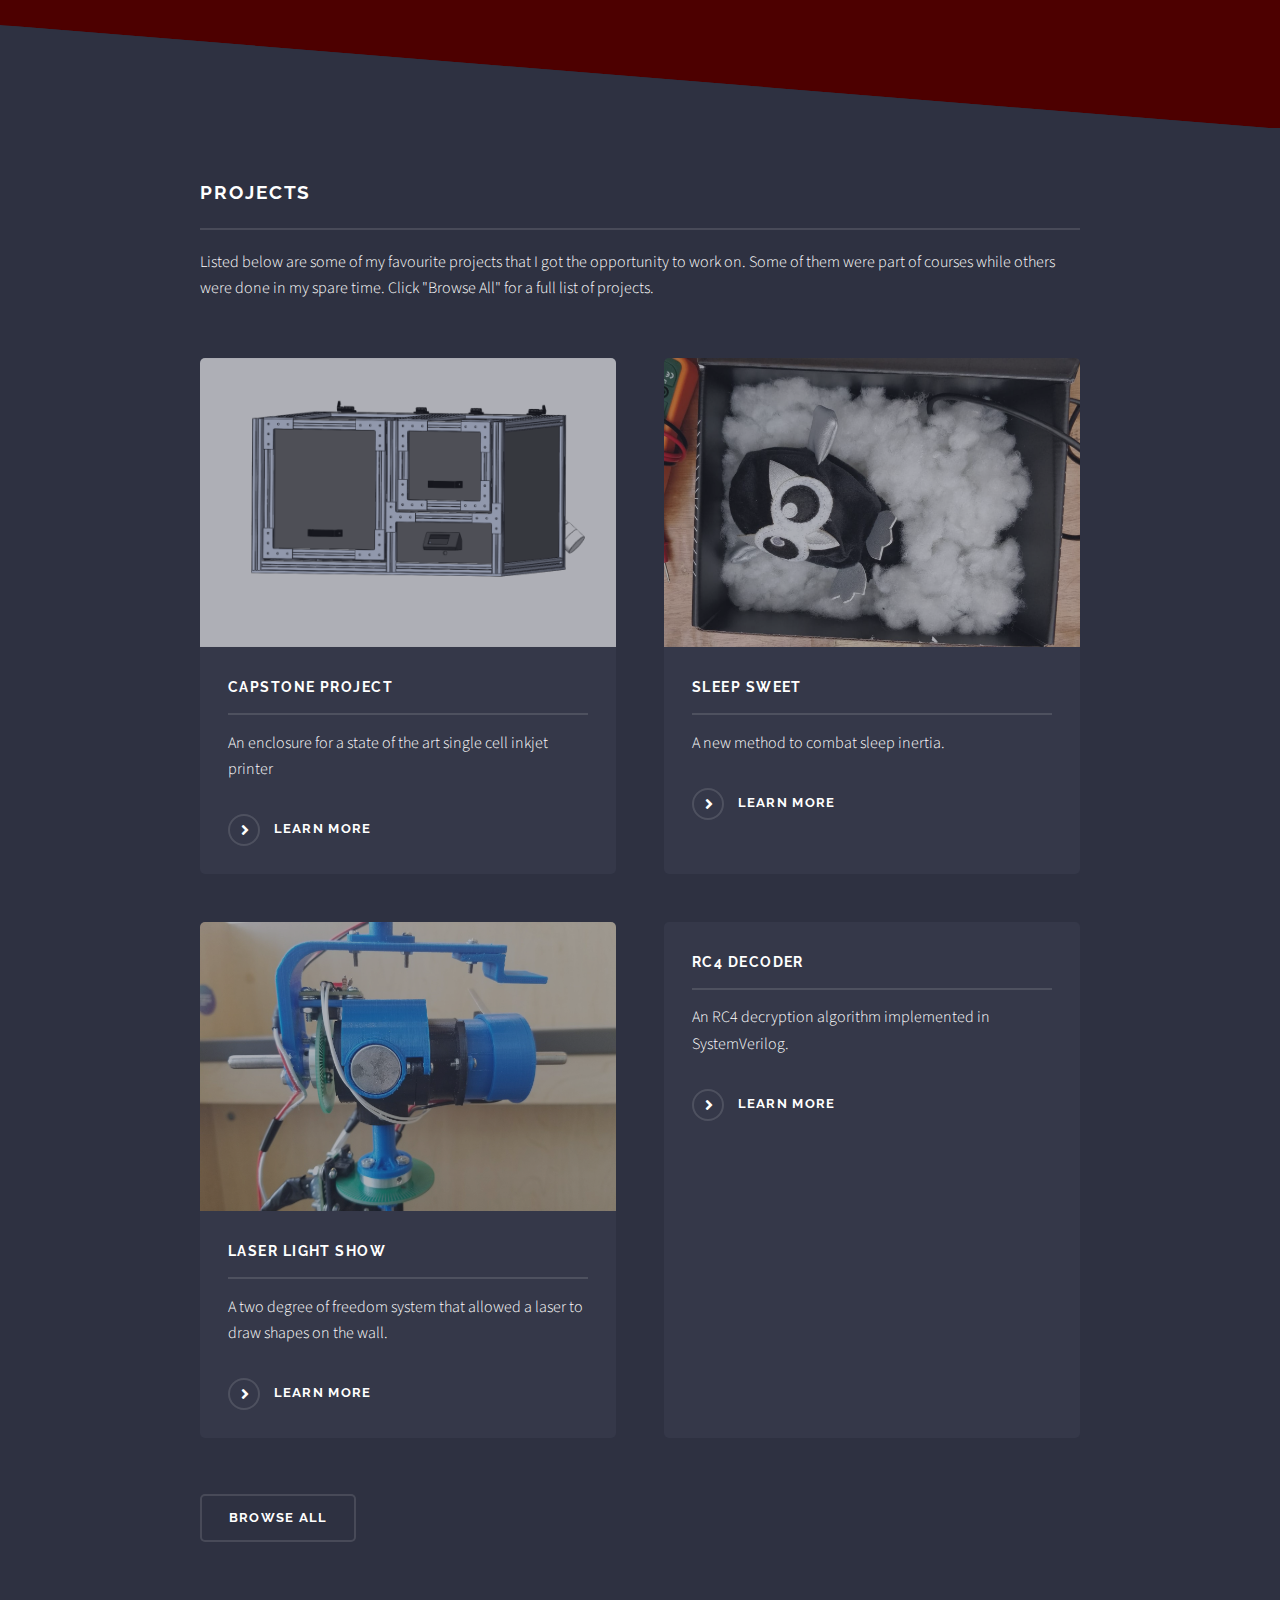
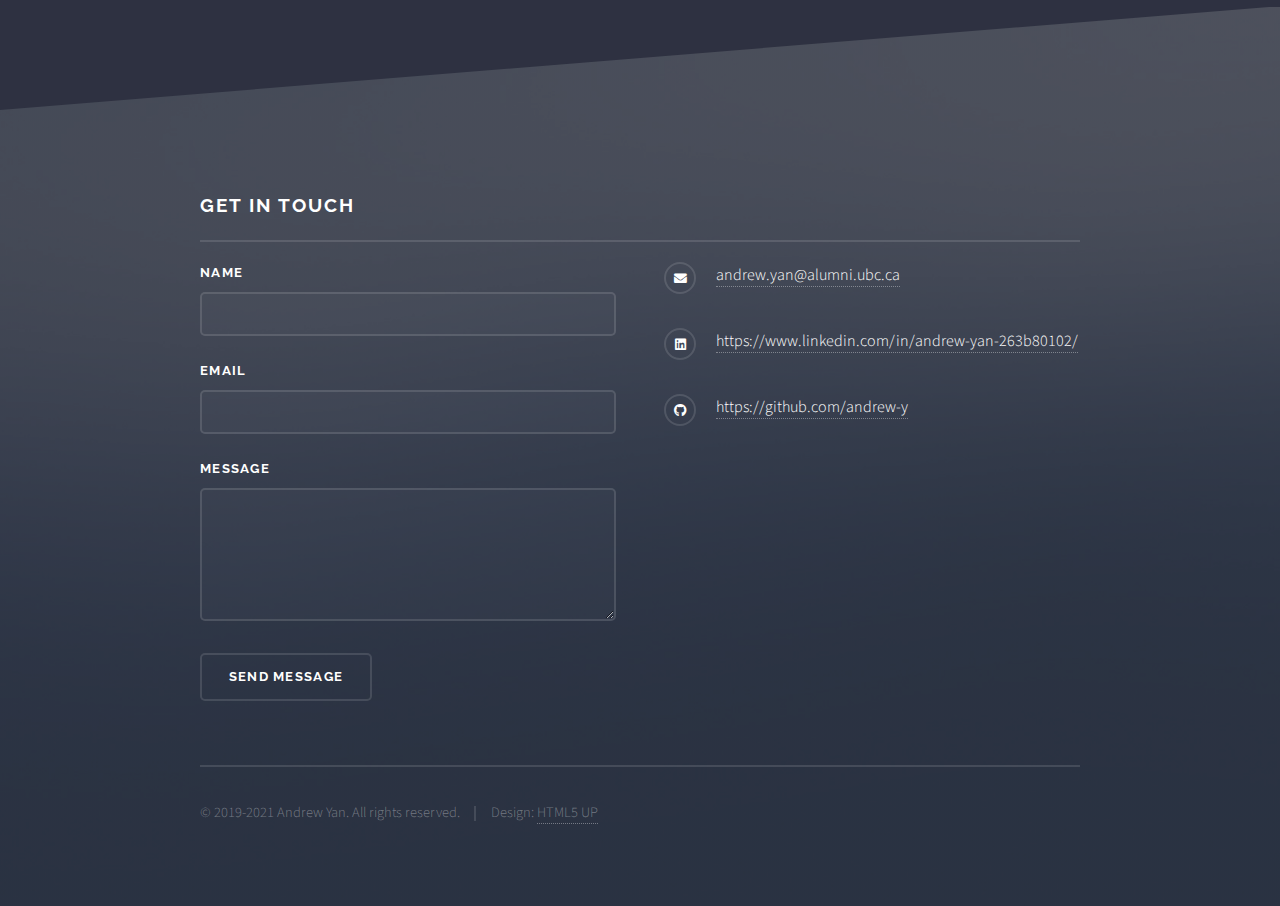
==== commit 9e52de59: "Updated for 2024" ====
--- a/index.html
+++ b/index.html
@@ -55,7 +55,7 @@
 						<div class="inner">
 
 							<h2>ANDREW YAN</h2>
-							<p>Currently working on an MEng in Biomedical Engineering.  Recently completed a BASc in Electrical Engineering.</p>
+							<p>Currently working on Satellites. BASc in Electrical Engineering, MEng in Biomedical Engineering.</p>
 						</div>
 					</section>
 
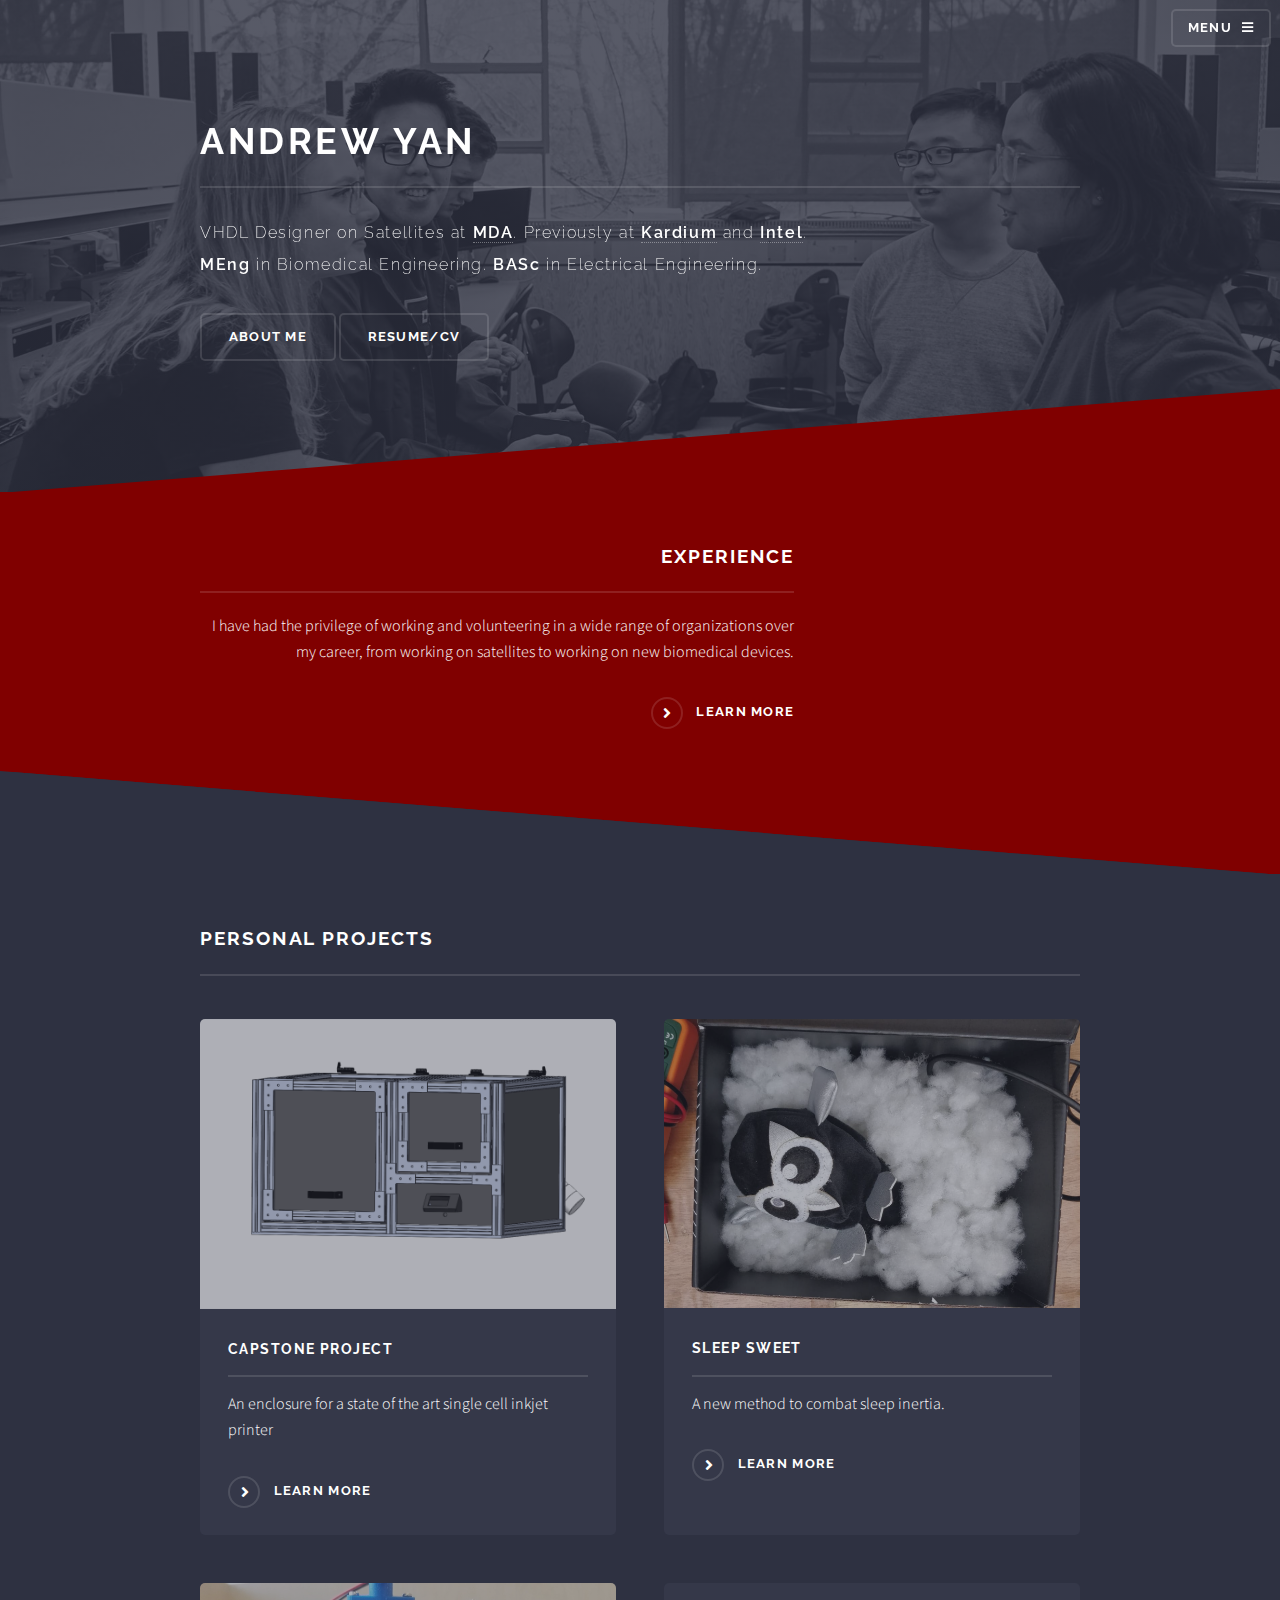
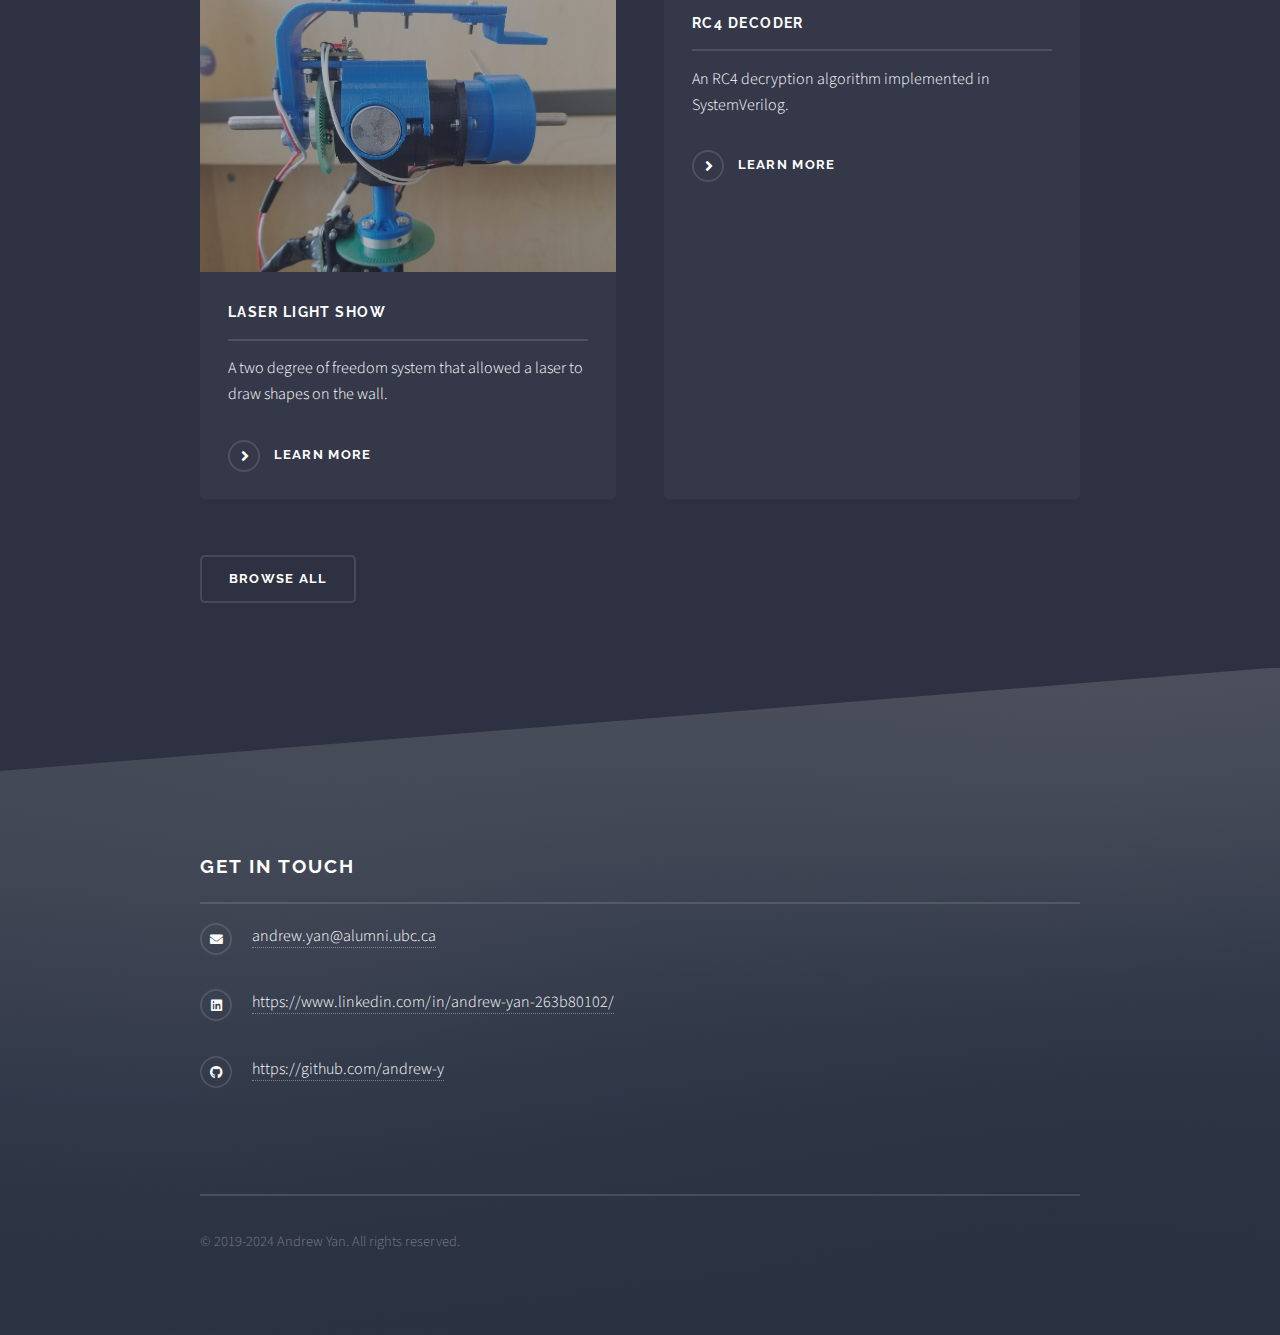
==== commit 40e76a0c: "Merge pull request #3 from yan-alan/master" ====
--- a/index.html
+++ b/index.html
@@ -55,7 +55,14 @@
 						<div class="inner">
 
 							<h2>ANDREW YAN</h2>
-							<p>Currently working on Satellites. BASc in Electrical Engineering, MEng in Biomedical Engineering.</p>
+							<p>
+								VHDL Designer on Satellites at <a href="https://mda.space/en/"><strong>MDA</strong></a>. Previously at <a href="https://kardium.com"><strong>Kardium</strong></a> and <a href="https://www.intel.com/content/www/us/en/homepage.html"><strong>Intel</strong></a>.
+								<br/>
+								<strong>MEng</strong> in Biomedical Engineering. <strong>BASc</strong> in Electrical Engineering.
+							</p>
+							<a href="aboutme.html" class="button">About Me</a>
+							<a href="files/andrew-yan-resume.pdf" class="button">Resume/CV</a>
+
 						</div>
 					</section>
 
@@ -65,44 +72,19 @@
 						<!-- One -->
 							<section id="one" class="wrapper spotlight style1">
 								<div class="inner">
-									<a href="aboutme.html" class="image"><img src="images/headshot_square.png" alt="" /></a>
-									<div class="content">
-										<h2 class="major">ABOUT ME</h2>
-										<p>You might be wondering a little bit about who I am and what makes me tick.  Click on "learn more" to find out a little bit about my academic interests and hobbies.</p>
-										<a href="aboutme.html" class="special">Learn more</a>
-									</div>
-								</div>
-							</section>
-
-						<!-- Two -->
-							<section id="two" class="wrapper alt spotlight style2">
-								<div class="inner">
 									<a href="experience.html" class="image"><img src="images/stemcon_square.png" alt="" /></a>
 									<div class="content">
-										<h2 class="major">EXPERIENCE</h2>
-										<p>I have had the privilege of working and volunteering in a wide range of organizations over my career.  Click on "learn more" for a full summary of my experiences, in addition to a condensed and downloadable CV. </p>
+										<h2 class="major">Experience</h2>
+										<p>I have had the privilege of working and volunteering in a wide range of organizations over my career, from working on satellites to working on new biomedical devices.</p>
 										<a href="experience.html" class="special">Learn more</a>
 									</div>
 								</div>
 							</section>
 
-						<!-- Three -->
-							<section id="three" class="wrapper spotlight style3">
+						<!-- Four -->
+							<section id="three" class="wrapper alt style1">
 								<div class="inner">
-									<a href="#" class="image"><img src="images/pic03.jpg" alt="" /></a>
-									<div class="content">
-										<h2 class="major">UNDER CONSTRUCTION</h2>
-										<p>Something special will be here soon!</p>
-										<a href="#" class="special">Learn more</a>
-									</div>
-								</div>
-							</section>
-
-						<!-- Four -->
-							<section id="four" class="wrapper alt style1">
-								<div class="inner">
-									<h2 class="major">PROJECTS</h2>
-									<p>Listed below are some of my favourite projects that I got the opportunity to work on.  Some of them were part of courses while others were done in my spare time.  Click "Browse All" for a full list of projects.</p>
+									<h2 class="major">Personal Projects</h2>
 									<section class="features">
 										<article>
 											<a href="enclosure.html" class="image"><img src="images/capstone.png" alt="" style="opacity:0.6"/></a>
@@ -137,38 +119,17 @@
 
 					</section>
 
-				<!-- Footer -->
+					<!-- Footer -->
 					<section id="footer">
 						<div class="inner">
 							<h2 class="major">Get in touch</h2>
-							<form method="post" action="form-to-email.php">
-								<div class="fields">
-									<div class="field">
-										<label for="name">Name</label>
-										<input type="text" name="name" id="name" />
-									</div>
-									<div class="field">
-										<label for="email">Email</label>
-										<input type="email" name="email" id="email" />
-									</div>
-									<div class="field">
-										<label for="message">Message</label>
-										<textarea name="message" id="message" rows="4"></textarea>
-									</div>
-								</div>
-								<ul class="actions">
-									<li><input type="submit" value="Send Message" /></li>
-								</ul>
-							</form>
 							<ul class="contact">
 								<li class="icon solid fa-envelope"><a href="mailto: andrew.yan@alumni.ubc.ca">andrew.yan@alumni.ubc.ca</a></li>
-								<!--<li class="icon brands fa-twitter"><a href="#">twitter.com/untitled-tld</a></li>
-								<li class="icon brands fa-facebook-f"><a href="#">facebook.com/untitled-tld</a></li>-->
 								<li class="icon brands fa-linkedin"><a href="https://www.linkedin.com/in/andrew-yan-263b80102/">https://www.linkedin.com/in/andrew-yan-263b80102/</a></li>
 								<li class="icon brands fa-github"><a href="https://github.com/andrew-y">https://github.com/andrew-y</a></li>
 							</ul>
 							<ul class="copyright">
-								<li>&copy; 2019-2021 Andrew Yan. All rights reserved.</li><li>Design: <a href="http://html5up.net">HTML5 UP</a></li>
+								<li>&copy; 2019-2024 Andrew Yan. All rights reserved.</li>
 							</ul>
 						</div>
 					</section>
--- a/assets/css/main.css
+++ b/assets/css/main.css
@@ -1,10 +1,10 @@
 @import url(fontawesome-all.min.css);
 @import url("https://fonts.googleapis.com/css?family=Raleway:200,700|Source+Sans+Pro:300,600,300italic,600italic");
 
-/*
-	Solid State by HTML5 UP
-	html5up.net | @ajlkn
-	Free for personal and commercial use under the CCA 3.0 license (html5up.net/license)
+/*
+	Solid State by HTML5 UP
+	html5up.net | @ajlkn
+	Free for personal and commercial use under the CCA 3.0 license (html5up.net/license)
 */
 
 html, body, div, span, applet, object,
@@ -101,11 +101,11 @@
 	body {
 		background-color: #2e3141;
 		background-image: linear-gradient(to top, rgba(46, 49, 65, 0.8), rgba(46, 49, 65, 0.8)), url("../../images/bg.jpg");
-		background-size: auto,+		background-size: auto,
  cover;
-		background-attachment: fixed,+		background-attachment: fixed,
  fixed;
-		background-position: center,+		background-position: center,
  center;
 	}
 
@@ -3458,7 +3458,6 @@
 			font-weight: 200;
 			letter-spacing: 0.1em;
 			line-height: 2;
-			text-transform: uppercase;
 		}
 
 		@media screen and (max-width: 4096px) {
@@ -3468,7 +3467,7 @@
 				background-color: #2e3141;
 				background-image: linear-gradient(to top, rgba(46, 49, 65, 0.8), rgba(46, 49, 65, 0.8)), url("../../images/lab_photo2.jpg");
 				background-size: auto, cover;
-				background-position: center,+				background-position: center,
  center;
 				margin-bottom: -6.5em;
 			}
@@ -3578,9 +3577,9 @@
 			padding: 9em 0 6.25em 0 ;
 			background-color: #2e3141;
 			background-image: linear-gradient(to top, rgba(46, 49, 65, 0.8), rgba(46, 49, 65, 0.8)), url("../../images/bg.jpg");
-			background-size: auto,+			background-size: auto,
  cover;
-			background-position: center,+			background-position: center,
  0% 30%;
 			margin-bottom: -6.5em;
 		}
@@ -3591,9 +3590,9 @@
 
 		#wrapper > header {
 			padding: 11em 3em 7.375em 3em ;
-			background-size: auto,+			background-size: auto,
  cover;
-			background-position: center,+			background-position: center,
  0% 0%;
 			margin-bottom: -4.75em;
 		}
@@ -3608,7 +3607,7 @@
 
 		#wrapper > header {
 			padding: 6.5em 2em 3em 2em ;
-			background-size: auto,+			background-size: auto,
  125%;
 			margin-bottom: -2.5em;
 		}
@@ -4071,9 +4070,9 @@
 		#footer {
 			background-color: #2e3141;
 			background-image: linear-gradient(to top, rgba(46, 49, 65, 0.8), rgba(46, 49, 65, 0.8)), url("../../images/bg.jpg");
-			background-size: auto,+			background-size: auto,
  cover;
-			background-position: center,+			background-position: center,
  center;
 			margin-top: -6.5em;
 			padding-top: 6.5em;
